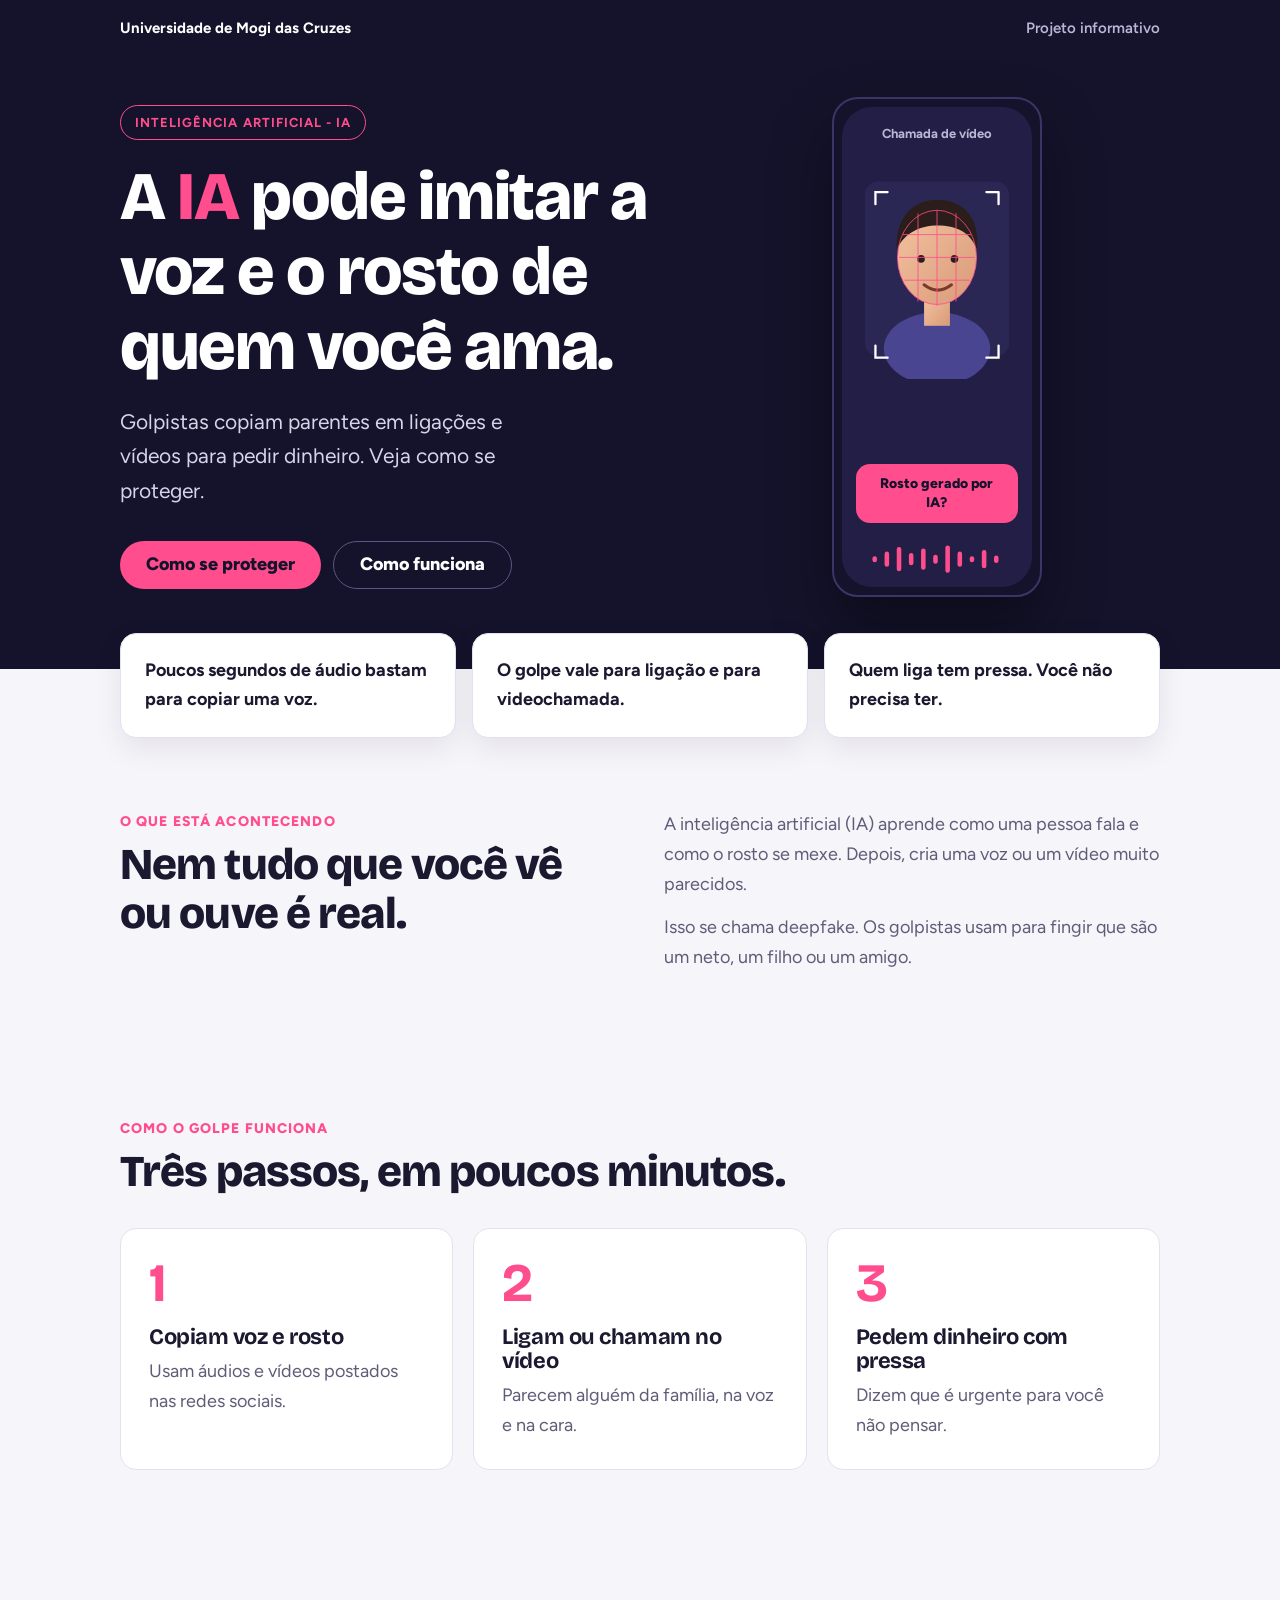
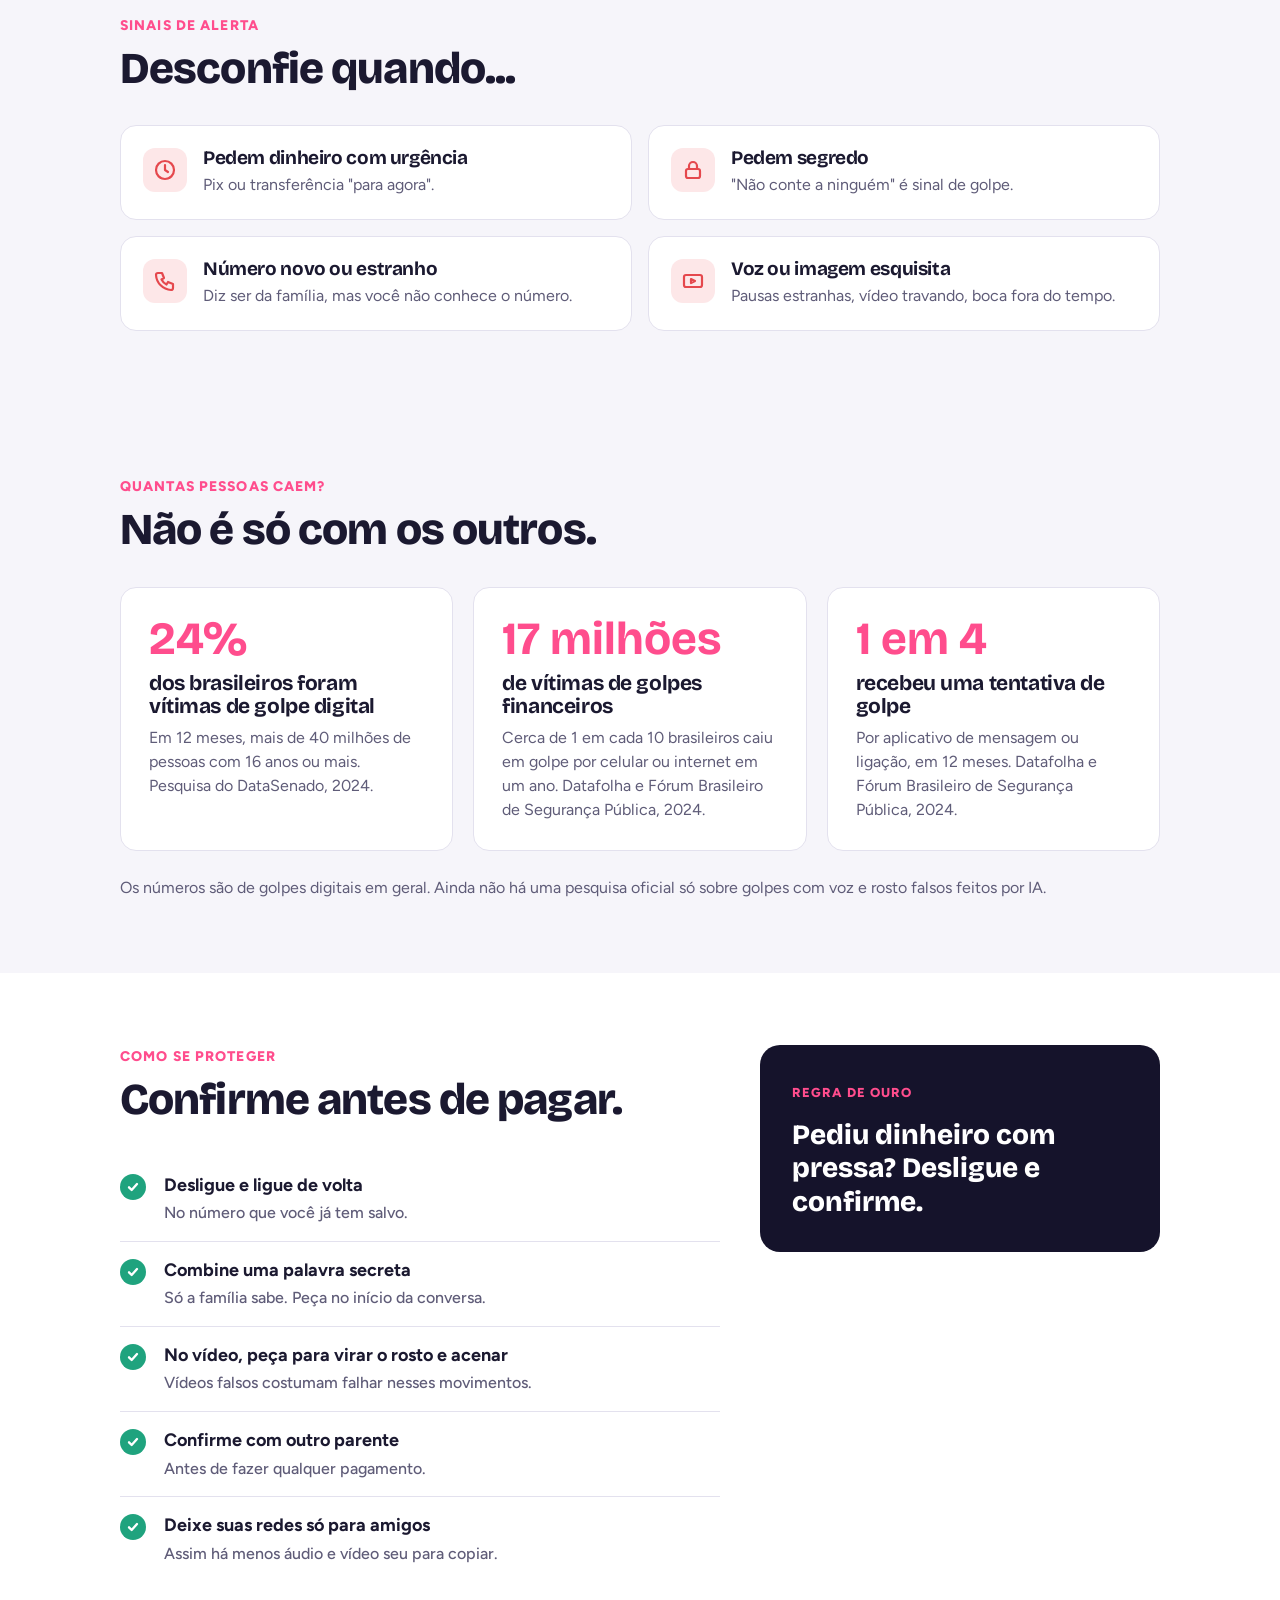
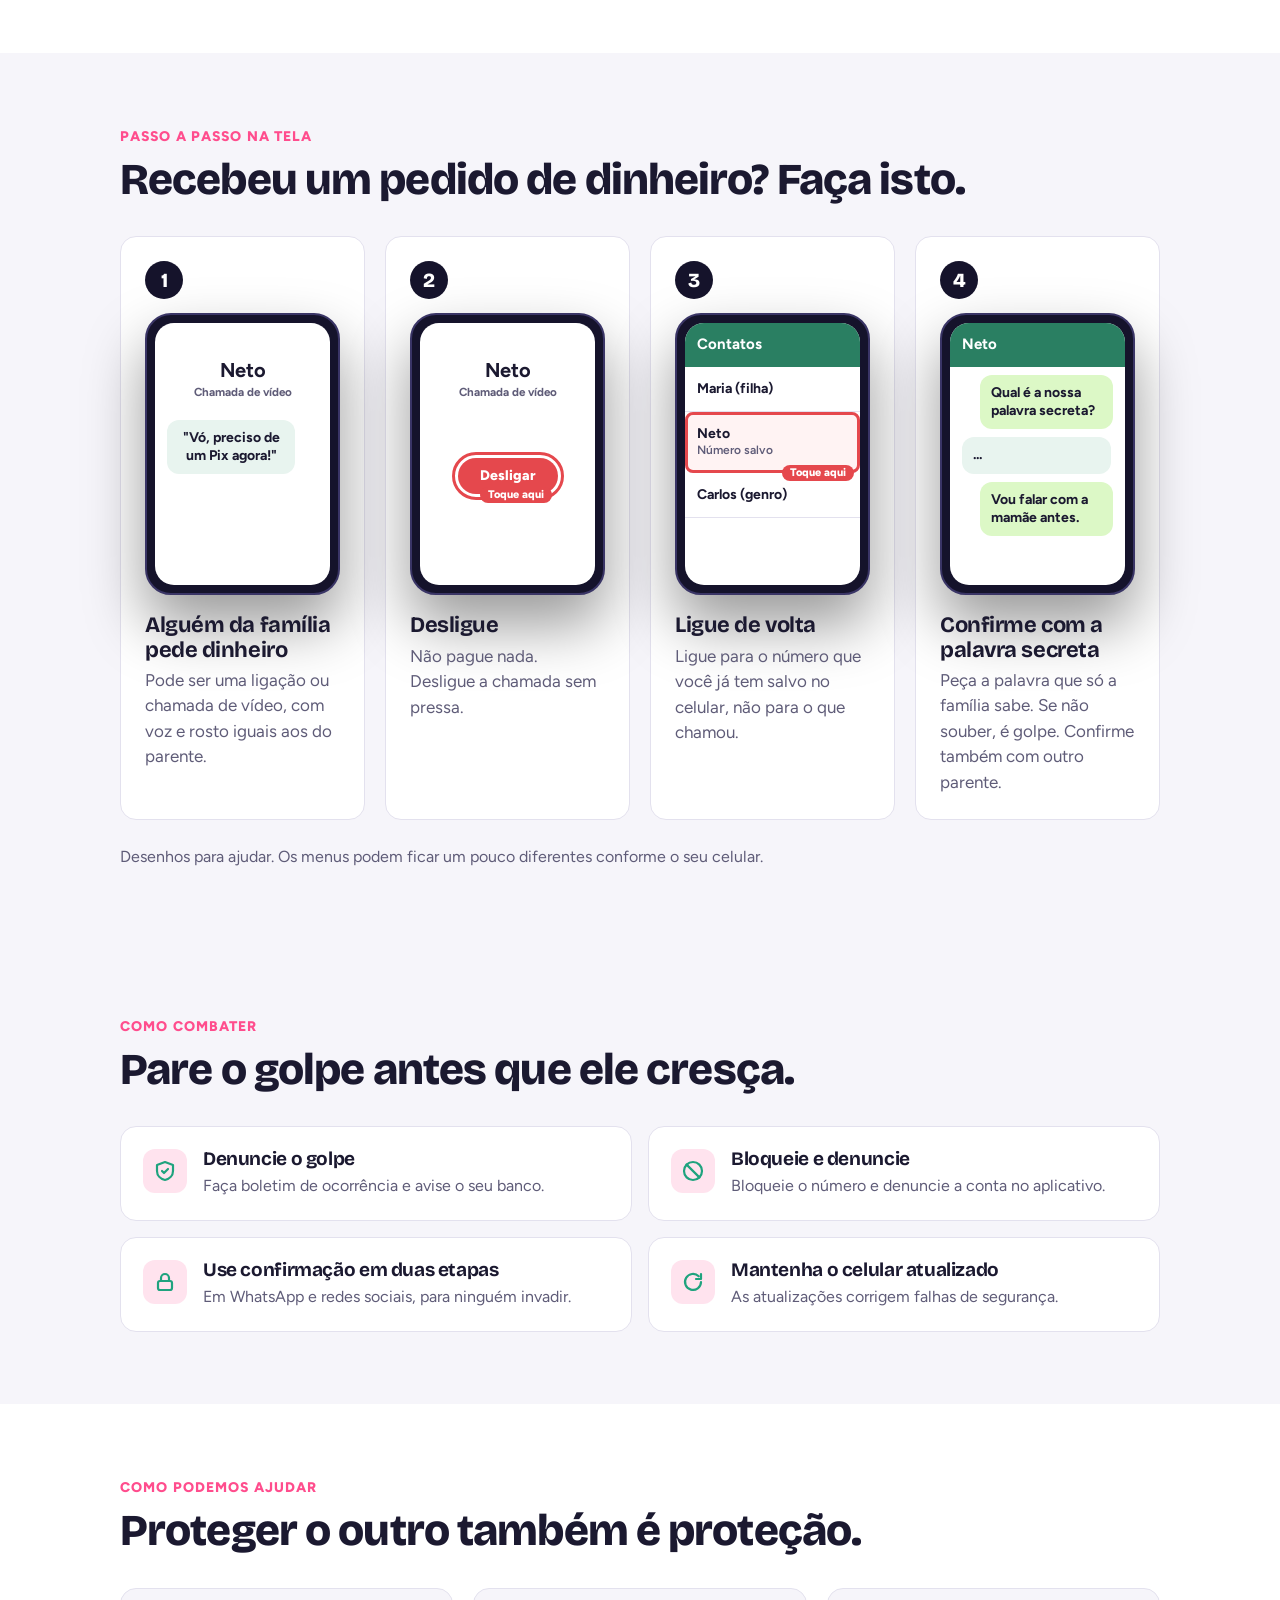
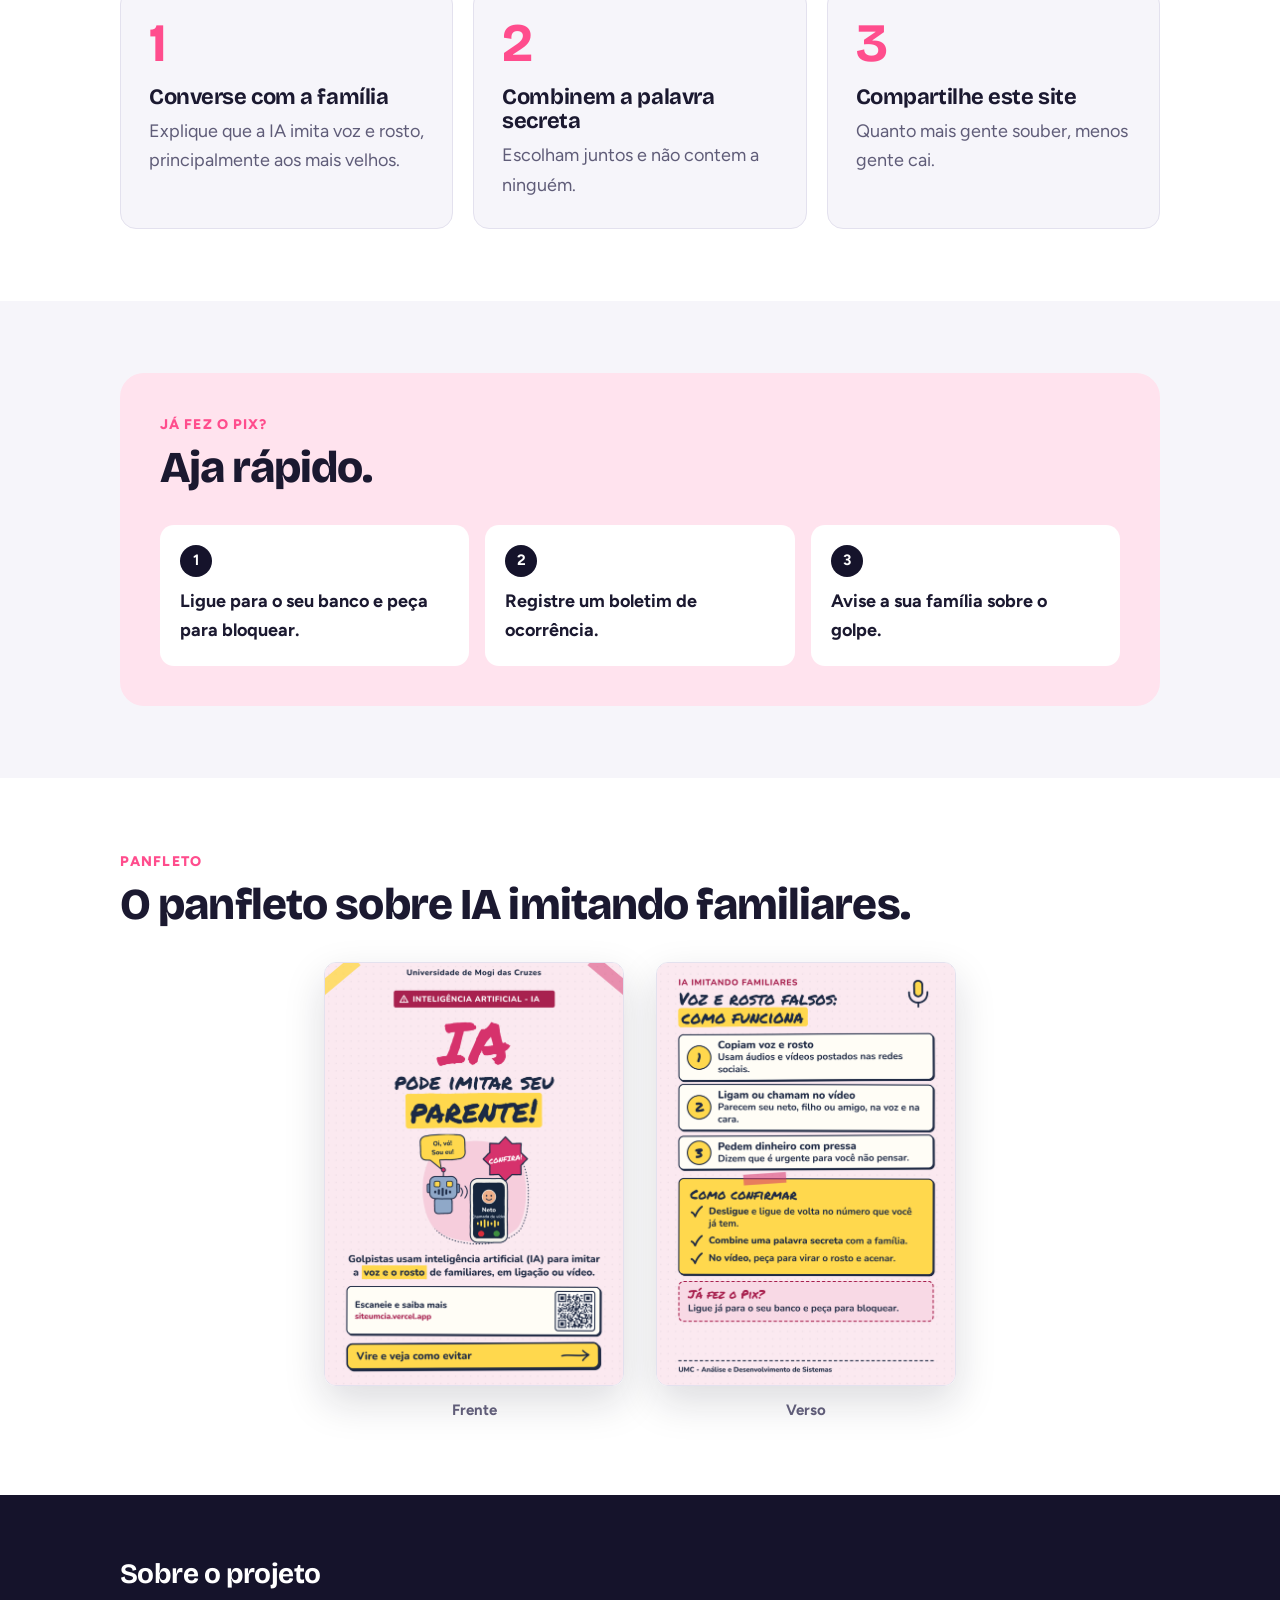
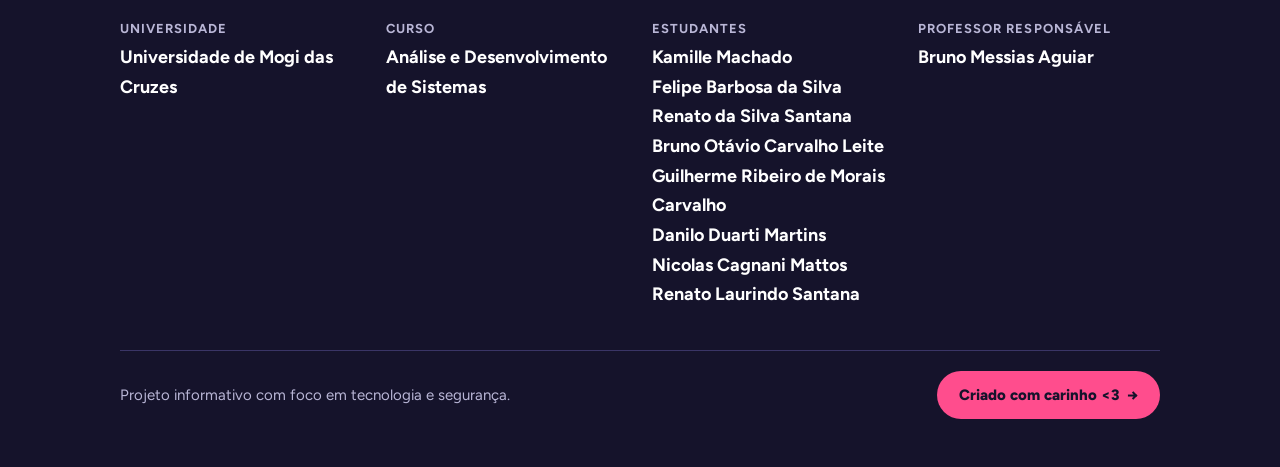
==== index.html @ f6d72c4a "Site sobre voz falsa feita por IA" ====
<!DOCTYPE html>
<!--
  Autora: Kamille Machado
  UMC - Análise e Desenvolvimento de Sistemas
  Data: 25/10/2026
-->
<html lang="pt-BR">
<head>
  <meta charset="utf-8">
  <meta name="viewport" content="width=device-width, initial-scale=1">
  <title>IA pode imitar seu parente</title>
  <meta name="description" content="Golpistas usam inteligência artificial para imitar a voz e o rosto de familiares. Saiba como se proteger.">
  <meta property="og:title" content="IA pode imitar seu parente">
  <meta property="og:description" content="Golpistas usam inteligência artificial para imitar a voz e o rosto de familiares. Saiba como se proteger.">
  <meta name="theme-color" content="#15132B">
  <link rel="preconnect" href="https://fonts.googleapis.com">
  <link rel="preconnect" href="https://fonts.gstatic.com" crossorigin>
  <link href="https://fonts.googleapis.com/css2?family=Bricolage+Grotesque:opsz,wght@12..96,700;800&family=Figtree:wght@500;700;800&display=swap" rel="stylesheet">
  <link rel="stylesheet" href="style.css">
</head>
<body>
<header class="topo">
  <div class="wrap">
    <span>Universidade de Mogi das Cruzes</span>
    <span>Projeto informativo</span>
  </div>
</header>

<div class="hero">
  <div class="wrap">
    <div>
      <span class="etiqueta">INTELIGÊNCIA ARTIFICIAL - IA</span>
      <h1>A <em>IA</em> pode imitar a voz e o rosto de quem você ama.</h1>
      <p class="lead">Golpistas copiam parentes em ligações e vídeos para pedir dinheiro. Veja como se proteger.</p>
      <div class="botoes">
        <a class="botao" href="#protege">Como se proteger</a>
        <a class="botao simples" href="#como">Como funciona</a>
      </div>
    </div>

    <!-- Celular desenhado: videochamada falsa -->
    <div class="celular" aria-hidden="true">
      <div class="tela">
        <div class="topinho">Chamada de vídeo</div>
        <svg viewBox="0 0 250 300" width="100%">
          <defs>
            <linearGradient id="pele" x1="0" y1="0" x2="1" y2="1"><stop offset="0" stop-color="#F3C3A1"/><stop offset="1" stop-color="#D99A78"/></linearGradient>
          </defs>
          <!-- fundo da chamada -->
          <rect x="30" y="40" width="190" height="230" rx="18" fill="#2B2755"/>
          <!-- ombros -->
          <ellipse cx="125" cy="260" rx="70" ry="48" fill="#4A4590"/>
          <!-- pescoço -->
          <rect x="108" y="190" width="34" height="40" fill="url(#pele)"/>
          <!-- rosto -->
          <ellipse cx="125" cy="140" rx="52" ry="62" fill="url(#pele)"/>
          <!-- cabelo -->
          <path d="M72 130 C70 80 100 64 126 64 C154 64 182 82 178 130 C168 106 150 98 126 98 C102 98 82 108 72 130Z" fill="#2A1D1A"/>
          <!-- olhos -->
          <circle cx="104" cy="142" r="5" fill="#2A1D1A"/><circle cx="148" cy="142" r="5" fill="#2A1D1A"/>
          <!-- boca -->
          <path d="M108 176 Q126 190 144 176" fill="none" stroke="#7A3B2E" stroke-width="4" stroke-linecap="round"/>
          <!-- linhas rosa: a IA "lendo" o rosto -->
          <g fill="none" stroke="#FF4D8D" stroke-width="1.2" opacity="0.9">
            <path d="M75 140 H175 M80 110 H170 M82 170 H168 M100 82 V198 M125 78 V204 M150 82 V198"/>
            <ellipse cx="125" cy="140" rx="52" ry="62"/>
          </g>
          <!-- cantos brancos da câmera -->
          <g fill="none" stroke="#fff" stroke-width="3" stroke-linecap="round">
            <path d="M44 70 V54 H60 M206 54 H190 M206 54 V70 M44 256 V272 H60 M206 256 V272 H190"/>
          </g>
        </svg>
        <div class="aviso alto">Rosto gerado por IA?</div>
        <!-- onda de voz (as barras se mexem) -->
        <svg class="onda" viewBox="0 0 250 40">
          <g fill="#FF4D8D">
            <rect x="40" y="16" width="6" height="8" rx="3"/><rect x="56" y="10" width="6" height="20" rx="3"/><rect x="72" y="4" width="6" height="32" rx="3"/><rect x="88" y="12" width="6" height="16" rx="3"/><rect x="104" y="6" width="6" height="28" rx="3"/><rect x="120" y="14" width="6" height="12" rx="3"/><rect x="136" y="2" width="6" height="36" rx="3"/><rect x="152" y="10" width="6" height="20" rx="3"/><rect x="168" y="16" width="6" height="8" rx="3"/><rect x="184" y="8" width="6" height="24" rx="3"/><rect x="200" y="15" width="6" height="10" rx="3"/>
          </g>
        </svg>
      </div>
    </div>
  </div>
</div>

<section class="fatos">
  <div class="wrap">
    <div class="fato">Poucos segundos de áudio bastam para copiar uma voz.</div>
    <div class="fato">O golpe vale para ligação e para videochamada.</div>
    <div class="fato">Quem liga tem pressa. Você não precisa ter.</div>
  </div>
</section>

<section class="explica">
  <div class="wrap">
    <div class="titulo-secao">
      <span class="pequeno">O que está acontecendo</span>
      <h2>Nem tudo que você vê ou ouve é real.</h2>
    </div>
    <div class="texto">
      <p>A inteligência artificial (IA) aprende como uma pessoa fala e como o rosto se mexe. Depois, cria uma voz ou um vídeo muito parecidos.</p>
      <p>Isso se chama deepfake. Os golpistas usam para fingir que são um neto, um filho ou um amigo.</p>
    </div>
  </div>
</section>

<section class="passos" id="como">
  <div class="wrap">
    <div class="titulo-secao">
      <span class="pequeno">Como o golpe funciona</span>
      <h2>Três passos, em poucos minutos.</h2>
    </div>
    <div class="grade">
      <div class="passo"><b>1</b><h3>Copiam voz e rosto</h3><p>Usam áudios e vídeos postados nas redes sociais.</p></div>
      <div class="passo"><b>2</b><h3>Ligam ou chamam no vídeo</h3><p>Parecem alguém da família, na voz e na cara.</p></div>
      <div class="passo"><b>3</b><h3>Pedem dinheiro com pressa</h3><p>Dizem que é urgente para você não pensar.</p></div>
    </div>
  </div>
</section>

<section class="sinais">
  <div class="wrap">
    <div class="titulo-secao">
      <span class="pequeno">Sinais de alerta</span>
      <h2>Desconfie quando...</h2>
    </div>
    <div class="grade">
      <div class="sinal">
        <svg viewBox="0 0 24 24" fill="none" stroke="currentColor" stroke-width="2.2" stroke-linecap="round" stroke-linejoin="round"><circle cx="12" cy="12" r="9"/><path d="M12 7v5l3 2"/></svg>
        <div><h3>Pedem dinheiro com urgência</h3><p>Pix ou transferência "para agora".</p></div>
      </div>
      <div class="sinal">
        <svg viewBox="0 0 24 24" fill="none" stroke="currentColor" stroke-width="2.2" stroke-linecap="round" stroke-linejoin="round"><rect x="5" y="11" width="14" height="9" rx="2"/><path d="M8 11V8a4 4 0 0 1 8 0v3"/></svg>
        <div><h3>Pedem segredo</h3><p>"Não conte a ninguém" é sinal de golpe.</p></div>
      </div>
      <div class="sinal">
        <svg viewBox="0 0 24 24" fill="none" stroke="currentColor" stroke-width="2.2" stroke-linecap="round" stroke-linejoin="round"><path d="M5 4h4l2 5-2.5 1.5a11 11 0 0 0 5 5L15 13l5 2v4a2 2 0 0 1-2 2A16 16 0 0 1 3 6a2 2 0 0 1 2-2z"/></svg>
        <div><h3>Número novo ou estranho</h3><p>Diz ser da família, mas você não conhece o número.</p></div>
      </div>
      <div class="sinal">
        <svg viewBox="0 0 24 24" fill="none" stroke="currentColor" stroke-width="2.2" stroke-linecap="round" stroke-linejoin="round"><rect x="3" y="6" width="18" height="12" rx="2"/><path d="M10 10l4 2-4 2z"/></svg>
        <div><h3>Voz ou imagem esquisita</h3><p>Pausas estranhas, vídeo travando, boca fora do tempo.</p></div>
      </div>
    </div>
  </div>
</section>

<section class="dados">
  <div class="wrap">
    <div class="titulo-secao">
      <span class="pequeno">Quantas pessoas caem?</span>
      <h2>Não é só com os outros.</h2>
    </div>
    <div class="grade">
      <div class="dado"><b>24%</b><h3>dos brasileiros foram vítimas de golpe digital</h3><p>Em 12 meses, mais de 40 milhões de pessoas com 16 anos ou mais. Pesquisa do DataSenado, 2024.</p></div>
      <div class="dado"><b>17 milhões</b><h3>de vítimas de golpes financeiros</h3><p>Cerca de 1 em cada 10 brasileiros caiu em golpe por celular ou internet em um ano. Datafolha e Fórum Brasileiro de Segurança Pública, 2024.</p></div>
      <div class="dado"><b>1 em 4</b><h3>recebeu uma tentativa de golpe</h3><p>Por aplicativo de mensagem ou ligação, em 12 meses. Datafolha e Fórum Brasileiro de Segurança Pública, 2024.</p></div>
    </div>
    <p class="nota">Os números são de golpes digitais em geral. Ainda não há uma pesquisa oficial só sobre golpes com voz e rosto falsos feitos por IA.</p>
  </div>
</section>

<section class="protege" id="protege">
  <div class="wrap">
    <div>
      <div class="titulo-secao">
        <span class="pequeno">Como se proteger</span>
        <h2>Confirme antes de pagar.</h2>
      </div>
      <ul class="lista">
        <li>Desligue e ligue de volta<span>No número que você já tem salvo.</span></li>
        <li>Combine uma palavra secreta<span>Só a família sabe. Peça no início da conversa.</span></li>
        <li>No vídeo, peça para virar o rosto e acenar<span>Vídeos falsos costumam falhar nesses movimentos.</span></li>
        <li>Confirme com outro parente<span>Antes de fazer qualquer pagamento.</span></li>
        <li>Deixe suas redes só para amigos<span>Assim há menos áudio e vídeo seu para copiar.</span></li>
      </ul>
    </div>
    <aside class="regra">
      <small>Regra de ouro</small>
      <p>Pediu dinheiro com pressa? Desligue e confirme.</p>
    </aside>
  </div>
</section>

<section class="telas" id="passo-a-passo">
  <div class="wrap">
    <div class="titulo-secao">
      <span class="pequeno">Passo a passo na tela</span>
      <h2>Recebeu um pedido de dinheiro? Faça isto.</h2>
    </div>
    <div class="grade">
      <div class="etapa">
        <span class="num">1</span>
        <div class="celular"><div class="visor">
          <div class="centro" style="padding-top:34px"><div style="font-size:20px">Neto</div><small style="color:var(--cinza)">Chamada de vídeo</small><div class="balao" style="margin:18px 0 0">"Vó, preciso de um Pix agora!"</div></div>
        </div></div>
        <h3>Alguém da família pede dinheiro</h3>
        <p>Pode ser uma ligação ou chamada de vídeo, com voz e rosto iguais aos do parente.</p>
      </div>
      <div class="etapa">
        <span class="num">2</span>
        <div class="celular"><div class="visor">
          <div class="centro" style="padding-top:34px"><div style="font-size:20px">Neto</div><small style="color:var(--cinza)">Chamada de vídeo</small><div style="margin-top:46px"><span class="botao-vermelho alvo" style="outline-offset:3px">Desligar</span></div></div>
        </div></div>
        <h3>Desligue</h3>
        <p>Não pague nada. Desligue a chamada sem pressa.</p>
      </div>
      <div class="etapa">
        <span class="num">3</span>
        <div class="celular"><div class="visor">
          <div class="barra"><span>Contatos</span></div>
          <div class="item">Maria (filha)</div><div class="item alvo">Neto<small>Número salvo</small></div><div class="item">Carlos (genro)</div>
        </div></div>
        <h3>Ligue de volta</h3>
        <p>Ligue para o número que você já tem salvo no celular, não para o que chamou.</p>
      </div>
      <div class="etapa">
        <span class="num">4</span>
        <div class="celular"><div class="visor">
          <div class="barra"><span>Neto</span></div>
          <div class="balao meu">Qual é a nossa palavra secreta?</div><div class="balao">...</div><div class="balao meu">Vou falar com a mamãe antes.</div>
        </div></div>
        <h3>Confirme com a palavra secreta</h3>
        <p>Peça a palavra que só a família sabe. Se não souber, é golpe. Confirme também com outro parente.</p>
      </div>
    </div>
    <p class="nota">Desenhos para ajudar. Os menus podem ficar um pouco diferentes conforme o seu celular.</p>
  </div>
</section>

<section class="sinais combate">
  <div class="wrap">
    <div class="titulo-secao">
      <span class="pequeno">Como combater</span>
      <h2>Pare o golpe antes que ele cresça.</h2>
    </div>
    <div class="grade">
      <div class="sinal">
        <svg viewBox="0 0 24 24" fill="none" stroke="currentColor" stroke-width="2.2" stroke-linecap="round" stroke-linejoin="round"><path d="M12 3l8 3v6c0 4.5-3.4 8-8 9-4.6-1-8-4.5-8-9V6z"/><path d="M9 12l2 2 4-4"/></svg>
        <div><h3>Denuncie o golpe</h3><p>Faça boletim de ocorrência e avise o seu banco.</p></div>
      </div>
      <div class="sinal">
        <svg viewBox="0 0 24 24" fill="none" stroke="currentColor" stroke-width="2.2" stroke-linecap="round" stroke-linejoin="round"><circle cx="12" cy="12" r="9"/><path d="M5.6 5.6l12.8 12.8"/></svg>
        <div><h3>Bloqueie e denuncie</h3><p>Bloqueie o número e denuncie a conta no aplicativo.</p></div>
      </div>
      <div class="sinal">
        <svg viewBox="0 0 24 24" fill="none" stroke="currentColor" stroke-width="2.2" stroke-linecap="round" stroke-linejoin="round"><rect x="5" y="11" width="14" height="9" rx="2"/><path d="M8 11V8a4 4 0 0 1 8 0v3"/></svg>
        <div><h3>Use confirmação em duas etapas</h3><p>Em WhatsApp e redes sociais, para ninguém invadir.</p></div>
      </div>
      <div class="sinal">
        <svg viewBox="0 0 24 24" fill="none" stroke="currentColor" stroke-width="2.2" stroke-linecap="round" stroke-linejoin="round"><path d="M20 12a8 8 0 1 1-2.3-5.7M20 4v5h-5"/></svg>
        <div><h3>Mantenha o celular atualizado</h3><p>As atualizações corrigem falhas de segurança.</p></div>
      </div>
    </div>
  </div>
</section>

<section class="passos ajuda">
  <div class="wrap">
    <div class="titulo-secao">
      <span class="pequeno">Como podemos ajudar</span>
      <h2>Proteger o outro também é proteção.</h2>
    </div>
    <div class="grade">
      <div class="passo"><b>1</b><h3>Converse com a família</h3><p>Explique que a IA imita voz e rosto, principalmente aos mais velhos.</p></div>
      <div class="passo"><b>2</b><h3>Combinem a palavra secreta</h3><p>Escolham juntos e não contem a ninguém.</p></div>
      <div class="passo"><b>3</b><h3>Compartilhe este site</h3><p>Quanto mais gente souber, menos gente cai.</p></div>
    </div>
  </div>
</section>

<section class="caiu">
  <div class="wrap">
    <div class="caixa">
      <div class="titulo-secao">
        <span class="pequeno">Já fez o Pix?</span>
        <h2>Aja rápido.</h2>
      </div>
      <ol>
        <li>Ligue para o seu banco e peça para bloquear.</li>
        <li>Registre um boletim de ocorrência.</li>
        <li>Avise a sua família sobre o golpe.</li>
      </ol>
    </div>
  </div>
</section>

<section class="panfleto">
  <div class="wrap">
    <div class="titulo-secao">
      <span class="pequeno">Panfleto</span>
      <h2>O panfleto sobre IA imitando familiares.</h2>
    </div>
    <div class="folhas">
      <figure>
        <a href="panfleto-frente.png" target="_blank" rel="noopener"><img src="panfleto-frente.png" alt="Panfleto sobre IA imitando familiares, frente" width="1200" height="1701" loading="lazy"></a>
        <figcaption>Frente</figcaption>
      </figure>
      <figure>
        <a href="panfleto-verso.png" target="_blank" rel="noopener"><img src="panfleto-verso.png" alt="Panfleto sobre IA imitando familiares, verso" width="1200" height="1701" loading="lazy"></a>
        <figcaption>Verso</figcaption>
      </figure>
    </div>
  </div>
</section>

<footer class="sobre">
  <div class="wrap">
    <h2>Sobre o projeto</h2>
    <dl>
      <div><dt>Universidade</dt><dd>Universidade de Mogi das Cruzes</dd></div>
      <div><dt>Curso</dt><dd>Análise e Desenvolvimento de Sistemas</dd></div>
      <div><dt>Estudantes</dt><dd>Kamille Machado<br>Felipe Barbosa da Silva<br>Renato da Silva Santana<br>Bruno Otávio Carvalho Leite<br>Guilherme Ribeiro de Morais Carvalho<br>Danilo Duarti Martins<br>Nicolas Cagnani Mattos<br>Renato Laurindo Santana</dd></div>
      <div><dt>Professor responsável</dt><dd>Bruno Messias Aguiar</dd></div>
    </dl>
    <div class="fim">
      <p>Projeto informativo com foco em tecnologia e segurança.</p>
      <!-- Botão que leva para o meu site -->
      <a class="criador" href="https://traumas.cc" target="_blank" rel="noopener">Criado com carinho &lt;3 <span>&rarr;</span></a>
    </div>
  </div>
</footer>

<script src="script.js"></script>
</body>
</html>
---- style.css ----
/* =====================================================
   ESTILO DO SITE
   Autora: Kamille Machado
   UMC - Análise e Desenvolvimento de Sistemas
   Data: 25/10/2026

   Dica: para trocar as cores, mude só a parte "CORES".
   ===================================================== */

/* ---------- CORES E FONTES ---------- */
:root {
  --escuro: #15132B;       /* fundo escuro (topo e rodapé) */
  --escuro-2: #221E45;     /* fundo da tela do celular */
  --cor: #FF4D8D;          /* cor de destaque */
  --cor-suave: #FFE3EE;    /* destaque em versão clara */
  --papel: #F6F5FA;        /* fundo da página */
  --branco: #FFFFFF;
  --tinta: #1B1930;        /* cor do texto */
  --cinza: #5F5C78;        /* texto menos importante */
  --linha: #E3E1EE;        /* linhas e bordas */
  --ok: #1FA37E;           /* verde: seguro */
  --perigo: #E5484D;       /* vermelho: perigo */
  --fonte-titulo: "Bricolage Grotesque", system-ui, sans-serif;
  --fonte-texto: "Figtree", system-ui, sans-serif;
}

/* ---------- BASE ---------- */
* { box-sizing: border-box; }

html { scroll-behavior: smooth; }

body {
  margin: 0;
  background: var(--papel);
  color: var(--tinta);
  font-family: var(--fonte-texto);
  font-size: 18px;
  line-height: 1.65;
}

h1, h2, h3 { margin: 0; font-family: var(--fonte-titulo); line-height: 1.1; letter-spacing: -0.02em; }
p { margin: 0; }

/* Caixa que centraliza o conteúdo */
.wrap {
  max-width: 1080px;
  margin: 0 auto;
  padding-left: max(20px, env(safe-area-inset-left, 0px));
  padding-right: max(20px, env(safe-area-inset-right, 0px));
}

section { padding: 72px 0; }

/* ---------- TOPO ---------- */
.topo { background: var(--escuro); color: #fff; }

.topo .wrap {
  display: flex;
  justify-content: space-between;
  gap: 16px;
  padding-top: 16px;
  padding-bottom: 16px;
  font-size: 15px;
  font-weight: 700;
}

.topo span:last-child { color: #B9B6D6; font-weight: 600; }

/* ---------- ABERTURA (título grande + celular) ---------- */
.hero { background: var(--escuro); color: #fff; padding-bottom: 72px; }

.hero .wrap {
  display: grid;
  grid-template-columns: 1.1fr 0.9fr;   /* texto à esquerda, celular à direita */
  gap: 48px;
  align-items: center;
  padding-top: 40px;
}

.etiqueta {
  display: inline-block;
  padding: 6px 14px;
  border: 1px solid var(--cor);
  border-radius: 999px;
  color: var(--cor);
  font-size: 13px;
  font-weight: 700;
  letter-spacing: 0.08em;
}

.hero h1 { margin: 20px 0; font-size: clamp(40px, 7vw, 68px); font-weight: 800; }
.hero h1 em { font-style: normal; color: var(--cor); }
.hero .lead { max-width: 34ch; font-size: 21px; color: #D6D4EA; }

/* ---------- BOTÕES ---------- */
.botoes { display: flex; flex-wrap: wrap; gap: 12px; margin-top: 32px; }

.botao {
  display: inline-flex;
  align-items: center;
  min-height: 48px;                      /* tamanho bom para tocar com o dedo */
  padding: 0 26px;
  border-radius: 999px;
  background: var(--cor);
  color: var(--escuro);
  font-weight: 800;
  text-decoration: none;
  transition: transform 0.15s;
}

.botao.simples { background: transparent; color: #fff; border: 1px solid #5B5780; }
.botao:active { transform: scale(0.97); }

a:focus-visible { outline: 3px solid var(--cor); outline-offset: 3px; }

/* ---------- CELULAR DESENHADO ---------- */
.celular {
  width: min(270px, 100%);
  margin: 0 auto;
  padding: 10px;
  border-radius: 40px;
  background: #0B0A1A;
  border: 2px solid #3A3566;
  box-shadow: 0 30px 60px rgba(0, 0, 0, 0.4);
  animation: flutuar 5s ease-in-out infinite;
}

.tela {
  position: relative;
  height: 480px;
  overflow: hidden;
  border-radius: 30px;
  background: var(--escuro-2);
  color: #fff;
  font-size: 14px;
  line-height: 1.4;
}

.tela .topinho {
  padding: 18px 16px 8px;
  text-align: center;
  font-size: 13px;
  font-weight: 700;
  color: #B9B6D6;
}

/* Aviso que fica no pé da tela */
.aviso {
  position: absolute;
  left: 14px;
  right: 14px;
  bottom: 18px;
  padding: 10px 14px;
  border-radius: 14px;
  background: var(--cor);
  color: var(--escuro);
  font-weight: 800;
  text-align: center;
  animation: pulsar 2s ease-in-out infinite;
}

.aviso.vermelho { background: var(--perigo); color: #fff; }
.aviso.alto { bottom: 64px; }

/* Mensagens do celular do site do WhatsApp */
.sms {
  margin: 8px 14px;
  padding: 12px 14px;
  border-radius: 14px;
  background: #2E4A3D;
}

.sms small { display: block; color: #A9D7BE; font-size: 12px; font-weight: 700; }
.sms b { font-size: 20px; letter-spacing: 0.08em; }

.conversa { display: flex; flex-direction: column; gap: 10px; margin: 18px 14px 0; }

.balao {
  align-self: flex-start;
  max-width: 85%;
  padding: 10px 14px;
  border-radius: 16px 16px 16px 4px;
  background: #1A2D26;
}

/* Barras da "onda de voz" do site de IA */
.onda { position: absolute; left: 0; right: 0; bottom: 12px; width: 100%; }
.onda rect { transform-box: fill-box; transform-origin: center; animation: mexer 1.2s ease-in-out infinite; }
.onda rect:nth-child(2n) { animation-delay: 0.2s; }
.onda rect:nth-child(3n) { animation-delay: 0.5s; }

/* ---------- TÍTULOS DAS SEÇÕES ---------- */
.titulo-secao { margin-bottom: 32px; }
.titulo-secao h2 { font-size: clamp(30px, 5vw, 44px); font-weight: 800; }

.pequeno {
  display: block;
  margin-bottom: 8px;
  color: var(--cor);
  font-size: 14px;
  font-weight: 800;
  letter-spacing: 0.08em;
  text-transform: uppercase;
}

/* ---------- 3 FATOS RÁPIDOS (logo abaixo da abertura) ---------- */
.fatos { padding: 0; margin-top: -36px; }
.fatos .wrap { display: grid; grid-template-columns: repeat(3, 1fr); gap: 16px; }

.fato {
  padding: 22px 24px;
  background: var(--branco);
  border: 1px solid var(--linha);
  border-radius: 16px;
  font-weight: 700;
  box-shadow: 0 10px 30px rgba(21, 19, 43, 0.08);
}

/* ---------- O QUE É ---------- */
.explica .wrap { display: grid; grid-template-columns: 1fr 1fr; gap: 48px; }
.explica .texto { color: var(--cinza); }
.explica p + p { margin-top: 14px; }

/* ---------- CARTÕES: passos e ajuda ---------- */
.passos .grade { display: grid; grid-template-columns: repeat(3, 1fr); gap: 20px; }

.passo {
  padding: 28px;
  background: var(--branco);
  border: 1px solid var(--linha);
  border-radius: 16px;
}

.passo b { display: block; margin-bottom: 14px; font-family: var(--fonte-titulo); font-size: 54px; line-height: 1; color: var(--cor); }
.passo h3 { margin-bottom: 8px; font-size: 22px; }
.passo p { color: var(--cinza); }

/* A seção de ajuda tem fundo branco e cartões cinza-claro */
.ajuda { background: var(--branco); }
.ajuda .passo { background: var(--papel); }

/* ---------- CARTÕES COM ÍCONE: sinais e como combater ---------- */
.sinais .grade { display: grid; grid-template-columns: repeat(2, 1fr); gap: 16px; }

.sinal {
  display: flex;
  gap: 16px;
  padding: 22px;
  background: var(--branco);
  border: 1px solid var(--linha);
  border-radius: 16px;
}

.sinal svg { flex: none; width: 44px; height: 44px; padding: 10px; border-radius: 12px; background: #FDE7E8; color: var(--perigo); }
.sinal h3 { margin-bottom: 4px; font-size: 19px; }
.sinal p { color: var(--cinza); font-size: 16px; line-height: 1.5; }

/* Em "como combater" o ícone é verde */
.combate .sinal svg { background: var(--cor-suave); color: var(--ok); }

/* ---------- COMO SE PROTEGER (lista + regra de ouro) ---------- */
.protege { background: var(--branco); }
.protege .wrap { display: grid; grid-template-columns: 1.2fr 0.8fr; gap: 40px; align-items: start; }

.lista { margin: 0; padding: 0; list-style: none; }

.lista li {
  position: relative;
  padding: 14px 0 14px 44px;
  border-bottom: 1px solid var(--linha);
  font-weight: 700;
}

.lista li:last-child { border-bottom: 0; }

/* Bolinha verde com o "certo" */
.lista li::before {
  content: "";
  position: absolute;
  left: 0;
  top: 17px;
  width: 26px;
  height: 26px;
  border-radius: 50%;
  background: var(--ok) url("data:image/svg+xml,%3Csvg xmlns='http://www.w3.org/2000/svg' viewBox='0 0 24 24' fill='none' stroke='white' stroke-width='3.5' stroke-linecap='round' stroke-linejoin='round'%3E%3Cpath d='M6 12.5l4 4 8-9'/%3E%3C/svg%3E") center / 16px no-repeat;
}

.lista span { display: block; color: var(--cinza); font-size: 16px; font-weight: 500; }

.regra {
  position: sticky;                      /* acompanha a rolagem no computador */
  top: 24px;
  padding: 32px;
  border-radius: 20px;
  background: var(--escuro);
  color: #fff;
}

.regra small { color: var(--cor); font-size: 13px; font-weight: 800; letter-spacing: 0.08em; text-transform: uppercase; }
.regra p { margin-top: 12px; font-family: var(--fonte-titulo); font-size: 28px; font-weight: 800; line-height: 1.2; }

/* ---------- JÁ CAIU NO GOLPE? ---------- */
.caixa { padding: 40px; border-radius: 24px; background: var(--cor-suave); }

.caiu ol { display: grid; grid-template-columns: repeat(3, 1fr); gap: 16px; margin: 0; padding: 0; list-style: none; counter-reset: numero; }

.caiu li { counter-increment: numero; padding: 20px; border-radius: 14px; background: var(--branco); font-weight: 700; }

/* Bolinha com o número do passo */
.caiu li::before {
  content: counter(numero);
  display: grid;
  place-items: center;
  width: 32px;
  height: 32px;
  margin-bottom: 10px;
  border-radius: 50%;
  background: var(--escuro);
  color: #fff;
  font-size: 15px;
}

/* ---------- PANFLETO (frente e verso) ---------- */
.panfleto { background: var(--branco); }

.folhas { display: flex; flex-wrap: wrap; justify-content: center; gap: 32px; }

.folhas figure { flex: 0 1 300px; margin: 0; text-align: center; }

.folhas img {
  display: block;
  width: 100%;
  height: auto;
  border-radius: 12px;
  border: 1px solid var(--linha);
  box-shadow: 0 16px 40px rgba(21, 19, 43, 0.15);
  transition: transform 0.2s;
}

.folhas a:hover img { transform: translateY(-4px); }
.folhas figcaption { margin-top: 12px; color: var(--cinza); font-size: 15px; font-weight: 700; }

/* ---------- RODAPÉ: SOBRE O PROJETO ---------- */
.sobre { padding: 64px 0 48px; background: var(--escuro); color: #fff; }
.sobre h2 { margin-bottom: 28px; font-size: 28px; }
.sobre dl { display: grid; grid-template-columns: repeat(auto-fit, minmax(220px, 1fr)); gap: 24px; margin: 0; }
.sobre dt { color: #B9B6D6; font-size: 13px; font-weight: 700; letter-spacing: 0.08em; text-transform: uppercase; }
.sobre dd { margin: 4px 0 0; font-size: 18px; font-weight: 700; }
.sobre .fim {
  display: flex;
  flex-wrap: wrap;
  align-items: center;
  justify-content: space-between;
  gap: 16px;
  margin-top: 40px;
  padding-top: 20px;
  border-top: 1px solid #3A3566;
  color: #B9B6D6;
  font-size: 15px;
}

/* Botão "Criado com carinho por..." */
.criador {
  display: inline-flex;
  align-items: center;
  gap: 8px;
  min-height: 48px;
  padding: 10px 22px;
  border-radius: 999px;
  background: var(--cor);
  color: var(--escuro);
  font-weight: 800;
  text-decoration: none;
  transition: transform 0.15s;
}

.criador span { transition: transform 0.15s; }
.criador:active { transform: scale(0.97); }
.criador:hover span { transform: translateX(4px); }

/* ---------- PASSO A PASSO NA TELA (desenhos de celular) ---------- */
.telas { background: var(--papel); }
.telas .grade { display: grid; grid-template-columns: repeat(4, 1fr); gap: 20px; }
.telas .nota { margin-top: 24px; color: var(--cinza); font-size: 16px; }

.etapa { padding: 24px; background: var(--branco); border: 1px solid var(--linha); border-radius: 16px; }
.etapa h3 { margin: 18px 0 6px; font-size: 22px; }
.etapa p { color: var(--cinza); font-size: 17px; line-height: 1.5; }

/* Número do passo */
.etapa .num { display: inline-flex; align-items: center; justify-content: center; width: 38px; height: 38px; margin-bottom: 14px; border-radius: 50%; background: var(--escuro); color: #fff; font-family: var(--fonte-titulo); font-size: 20px; font-weight: 800; }

/* O celular desenhado */
.celular { width: 100%; max-width: 210px; margin: 0 auto; padding: 8px; border-radius: 26px; background: var(--escuro); }
.visor { height: 262px; overflow: hidden; border-radius: 19px; background: #fff; color: var(--tinta); font-size: 14px; font-weight: 700; line-height: 1.3; }
.visor .barra { display: flex; justify-content: space-between; align-items: center; padding: 12px; background: #2A7F62; color: #fff; font-size: 15px; }
.visor .item { padding: 13px 12px; border-bottom: 1px solid var(--linha); }
.visor .item small { display: block; color: var(--cinza); font-size: 12px; font-weight: 600; }
.visor .centro { padding: 18px 12px; text-align: center; }

/* Onde tocar: contorno e etiqueta */
.alvo { position: relative; outline: 3px solid var(--perigo); outline-offset: -3px; background: #FFF3F3; border-radius: 8px; }
.alvo::after { content: "Toque aqui"; position: absolute; right: 6px; bottom: -9px; padding: 1px 8px; border-radius: 10px; background: var(--perigo); color: #fff; font-size: 11px; font-weight: 800; }

.visor .botao-verde, .visor .botao-vermelho { display: inline-block; margin-top: 10px; padding: 9px 22px; border-radius: 20px; color: #fff; font-weight: 800; }
.visor .botao-verde { background: #2A7F62; }
.visor .botao-vermelho { background: var(--perigo); }
.visor .pin { display: flex; justify-content: center; gap: 4px; margin-top: 12px; }
.visor .pin i { width: 22px; height: 28px; border: 2px solid var(--escuro-2); border-radius: 6px; }
.visor .balao { margin: 8px 12px; padding: 9px 11px; border-radius: 12px; background: #E8F4EF; }
.visor .balao.meu { background: #DCF8C6; margin-left: 30px; }

@media (max-width: 1000px) { .telas .grade { grid-template-columns: repeat(2, 1fr); } }
@media (max-width: 800px)  { .telas .grade { grid-template-columns: 1fr; } .celular { max-width: 240px; } }

/* ---------- QUANTAS PESSOAS CAEM (números com fonte) ---------- */
.dados { background: var(--papel); }
.dados .grade { display: grid; grid-template-columns: repeat(3, 1fr); gap: 20px; }
.dado { padding: 28px; background: var(--branco); border: 1px solid var(--linha); border-radius: 16px; }
.dado b { display: block; margin-bottom: 10px; font-family: var(--fonte-titulo); font-size: 46px; white-space: nowrap; line-height: 1; color: var(--cor); }
.dado h3 { margin-bottom: 8px; font-size: 21px; }
.dado p { color: var(--cinza); font-size: 16px; line-height: 1.5; }
.dados .nota { margin-top: 24px; color: var(--cinza); font-size: 16px; }
@media (max-width: 1000px) { .dados .grade { grid-template-columns: 1fr; } }

/* ---------- ANIMAÇÕES ---------- */
@keyframes flutuar { 0%, 100% { transform: translateY(0); } 50% { transform: translateY(-10px); } }
@keyframes pulsar  { 0%, 100% { transform: scale(1); }      50% { transform: scale(1.05); } }
@keyframes mexer   { 0%, 100% { transform: scaleY(0.35); }  50% { transform: scaleY(1); } }
@keyframes entrar  { from { opacity: 0; transform: translateY(24px); } to { opacity: 1; transform: none; } }

/* O título da abertura aparece ao carregar */
.hero .wrap > div:first-child { animation: entrar 0.8s ease both; }

/* Os blocos aparecem ao rolar (o script.js coloca essas classes) */
.js .aparece { opacity: 0; transform: translateY(24px); transition: opacity 0.6s, transform 0.6s; }
.js .aparece.visivel { opacity: 1; transform: none; }

/* Mouse em cima: o cartão sobe um pouquinho (só no computador) */
@media (hover: hover) {
  .botao:hover { transform: translateY(-2px); }
  .passo:hover, .sinal:hover, .fato:hover { transform: translateY(-4px); }
}

/* Quem pediu "menos movimento" no aparelho não vê animações */
@media (prefers-reduced-motion: reduce) {
  *, *::before, *::after { animation: none !important; transition: none !important; }
  html { scroll-behavior: auto; }
  .js .aparece { opacity: 1; transform: none; }
}

/* ---------- TABLET ---------- */
@media (max-width: 1000px) {
  .hero .wrap { gap: 24px; }
  .passos .grade { grid-template-columns: repeat(2, 1fr); }
  .caiu ol { grid-template-columns: 1fr; }
}

/* ---------- CELULAR: tudo em uma coluna ---------- */
@media (max-width: 800px) {
  body { font-size: 17px; }
  section, .caiu { padding: 48px 0; }

  .hero .wrap, .explica .wrap, .protege .wrap { grid-template-columns: 1fr; }
  .fatos .wrap, .passos .grade, .sinais .grade { grid-template-columns: 1fr; }
  .sobre dl { grid-template-columns: 1fr; gap: 18px; }

  .topo .wrap { padding-top: 14px; padding-bottom: 14px; font-size: 14px; }
  .hero { padding-bottom: 56px; }
  .hero .wrap { padding-top: 28px; }
  .hero .lead { font-size: 19px; }
  .botoes .botao { flex: 1 1 100%; justify-content: center; }   /* botão ocupa a largura toda */

  .explica .wrap { gap: 20px; }
  .regra { position: static; }
  .caixa { padding: 24px; }
  .lista li { padding-top: 16px; padding-bottom: 16px; }
}

/* Alvo pequeno (ex.: três pontinhos): só o contorno, sem etiqueta */
.alvo.sem-etiqueta::after { content: none; }

/* Três pontinhos do menu, desenhados com CSS */
.pontinhos { display: flex; flex-direction: column; gap: 3px; padding: 6px 10px; }
.pontinhos i { width: 5px; height: 5px; border-radius: 50%; background: #fff; }
.pontinhos { background: rgba(255,255,255,0.15); outline-color: #fff; }
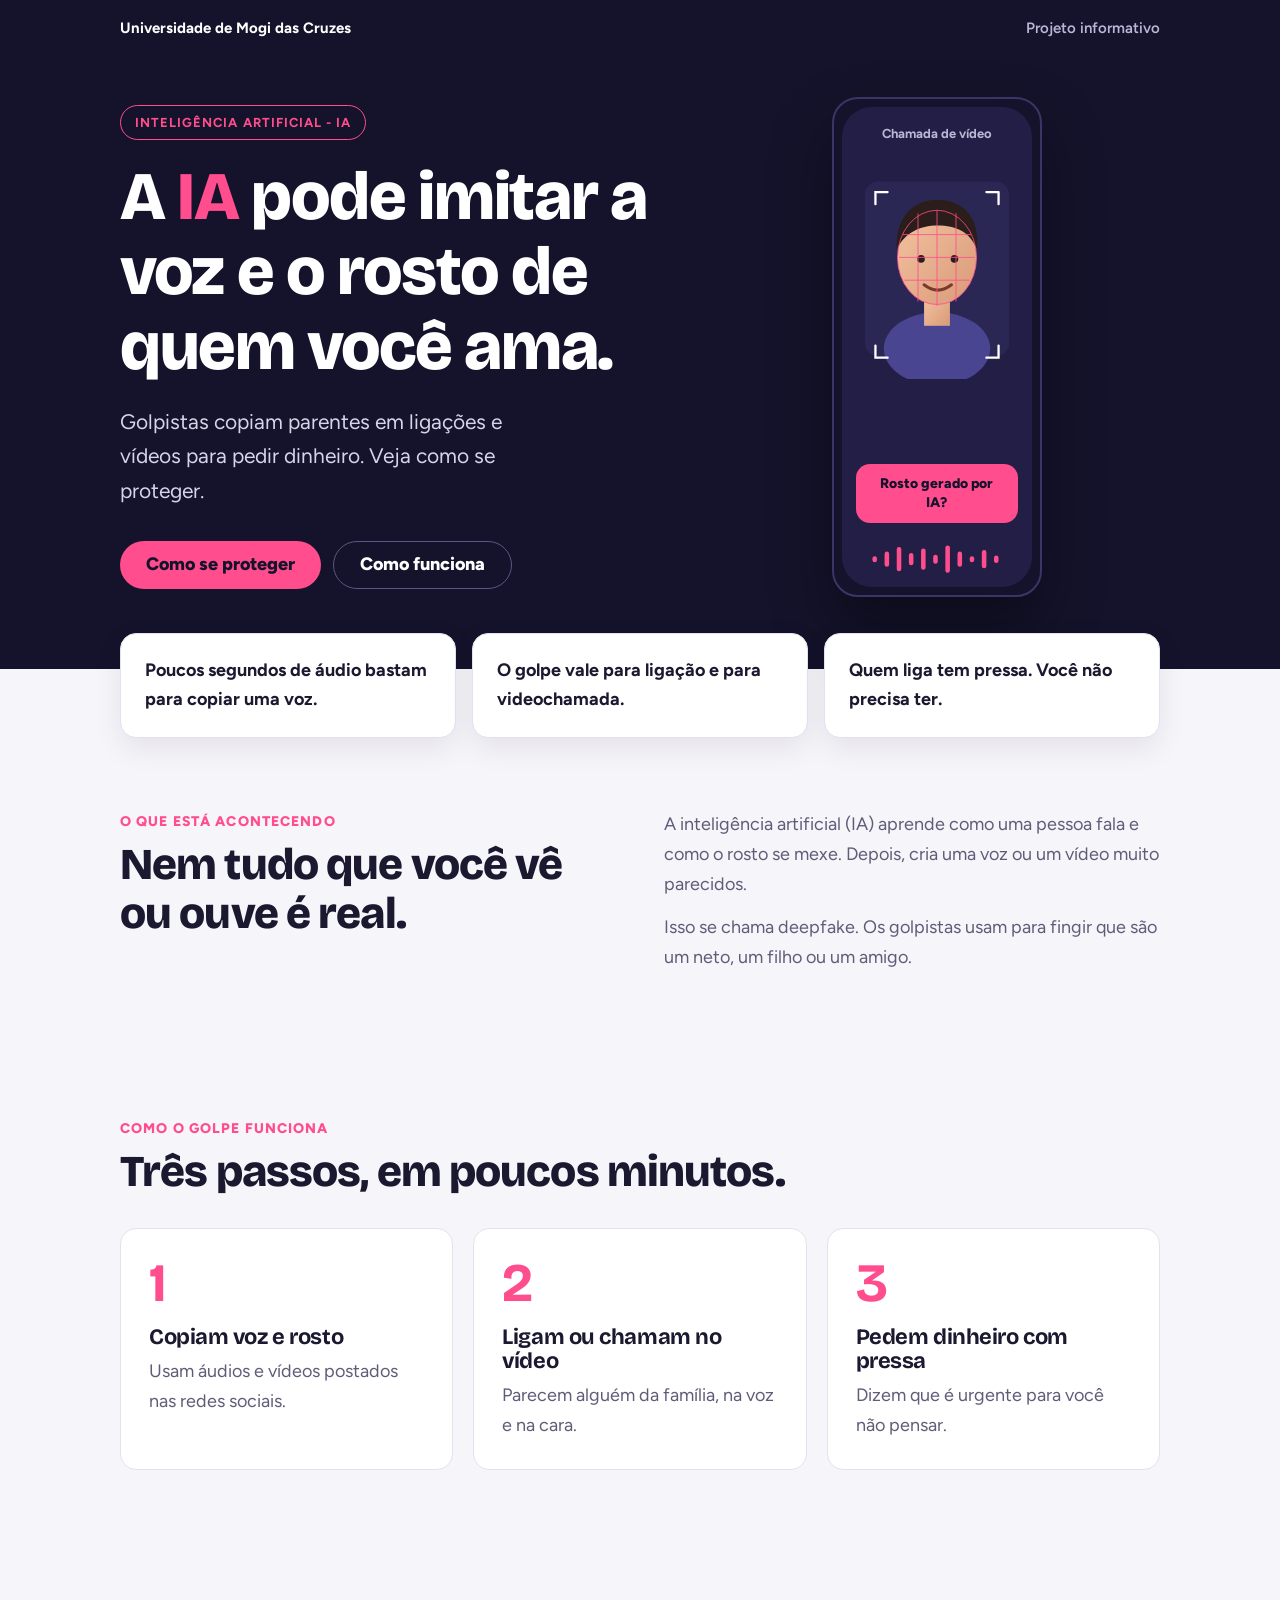
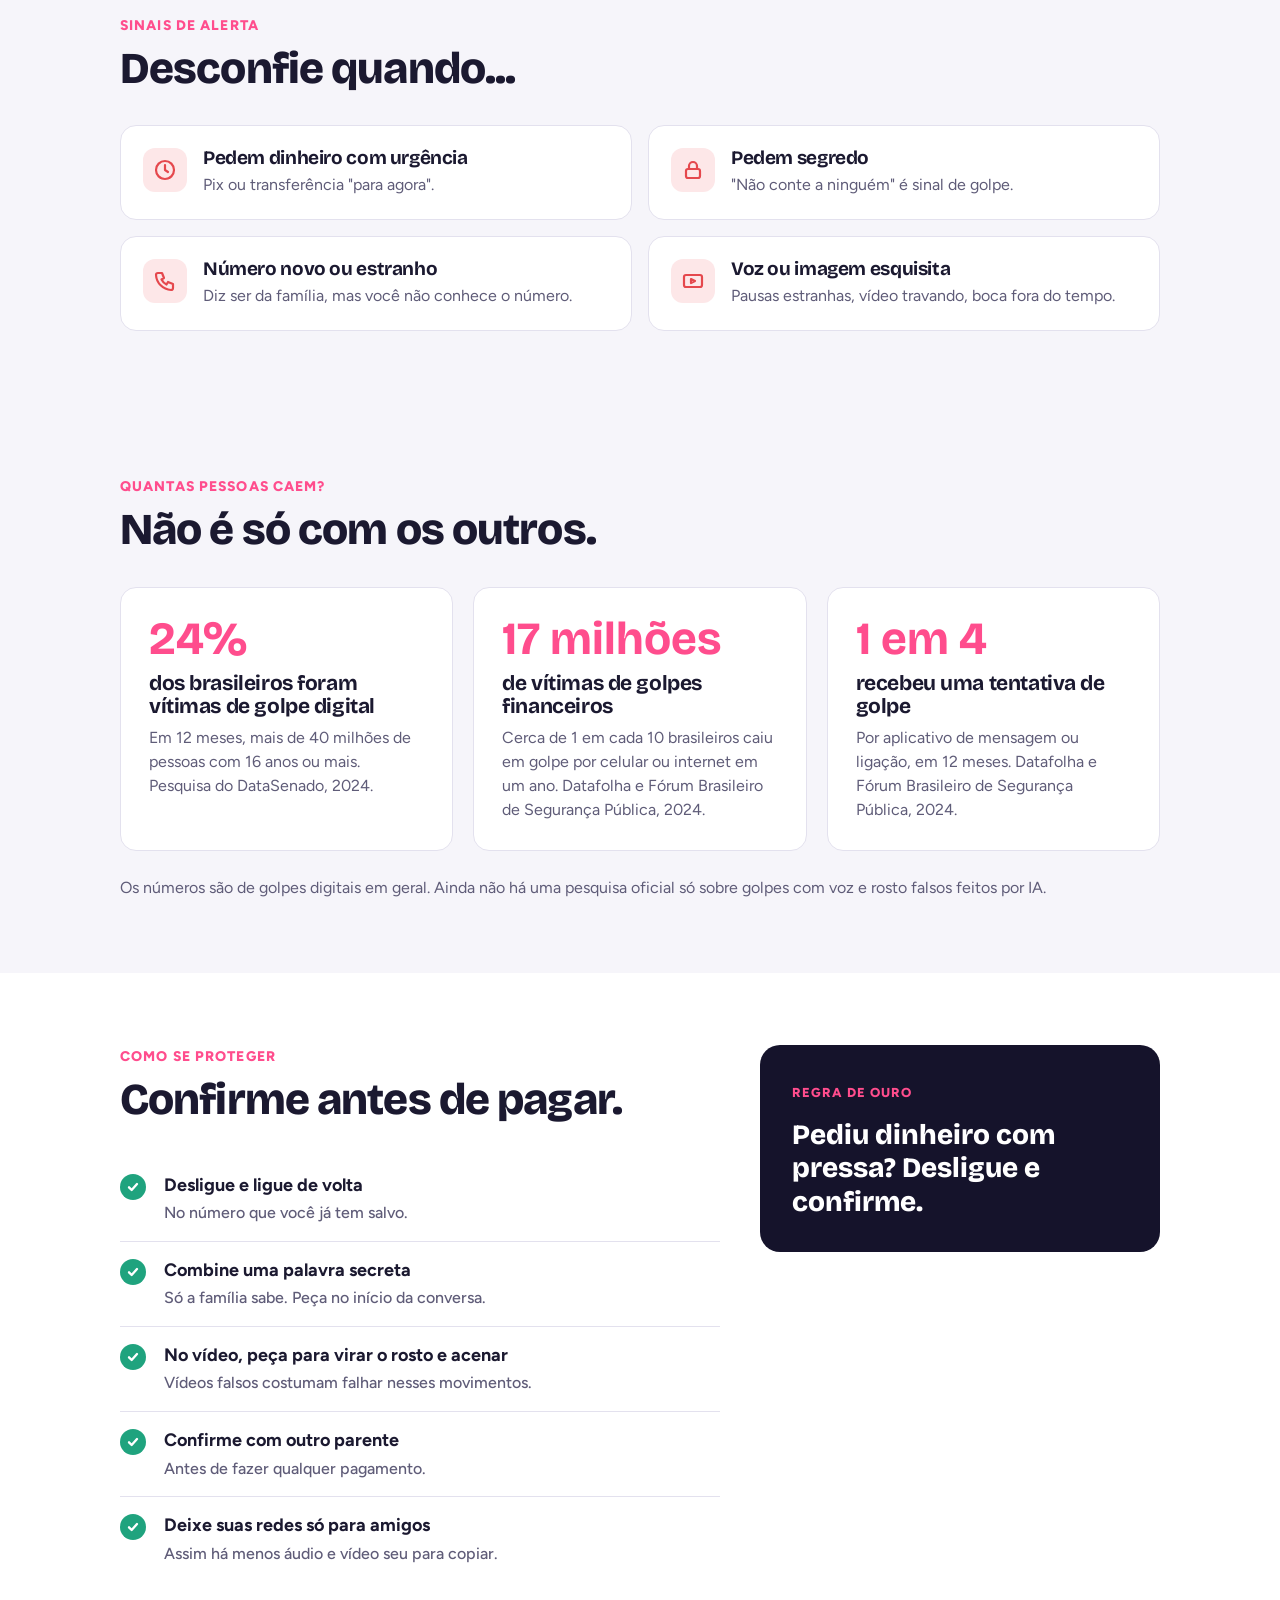
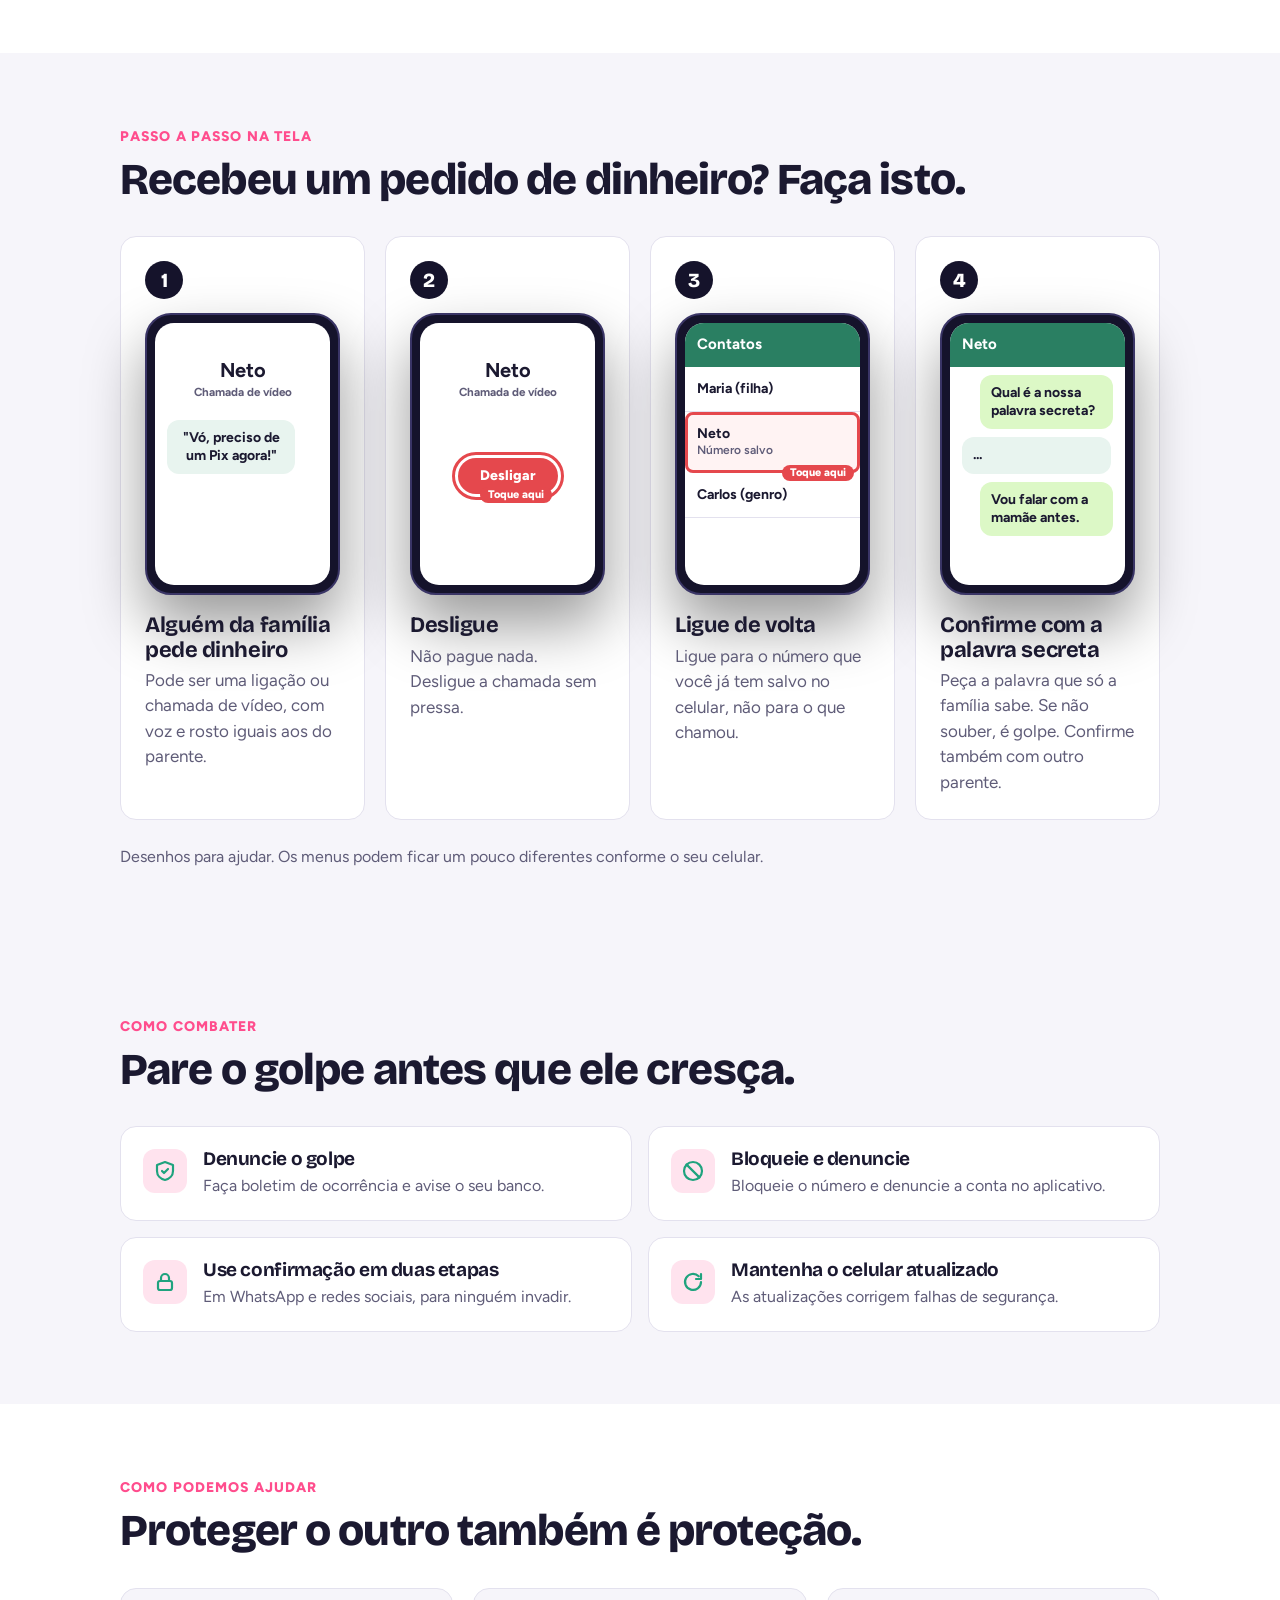
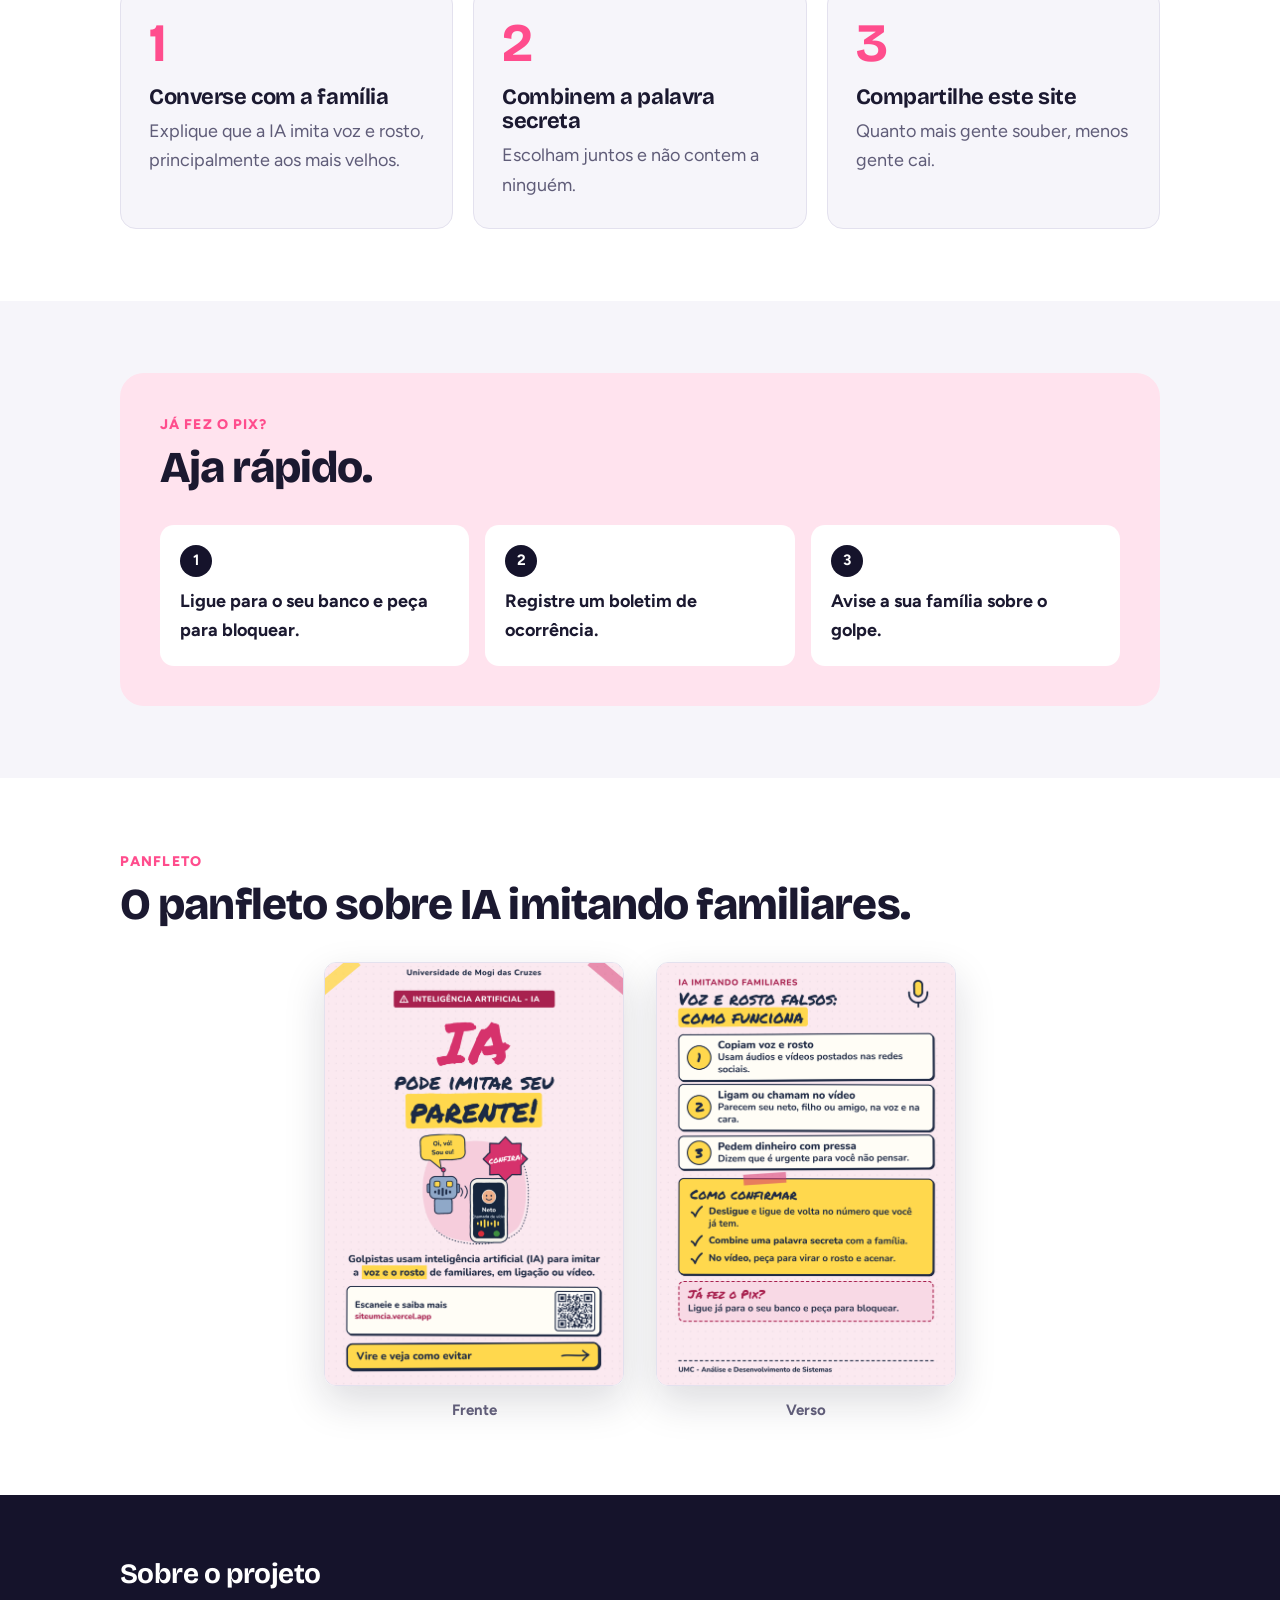
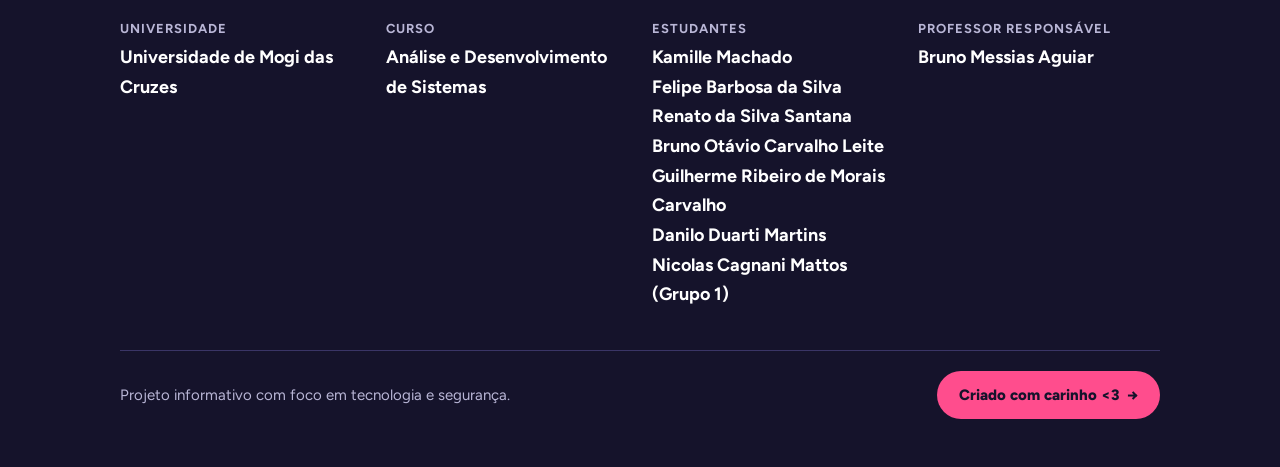
==== commit c6f14b9d: "Atualiza nomes, icone e README :wq!" ====
--- a/index.html
+++ b/index.html
@@ -13,6 +13,7 @@
   <meta property="og:title" content="IA pode imitar seu parente">
   <meta property="og:description" content="Golpistas usam inteligência artificial para imitar a voz e o rosto de familiares. Saiba como se proteger.">
   <meta name="theme-color" content="#15132B">
+  <link rel="icon" href="favicon.svg" type="image/svg+xml">
   <link rel="preconnect" href="https://fonts.googleapis.com">
   <link rel="preconnect" href="https://fonts.gstatic.com" crossorigin>
   <link href="https://fonts.googleapis.com/css2?family=Bricolage+Grotesque:opsz,wght@12..96,700;800&family=Figtree:wght@500;700;800&display=swap" rel="stylesheet">
@@ -309,7 +310,7 @@
     <dl>
       <div><dt>Universidade</dt><dd>Universidade de Mogi das Cruzes</dd></div>
       <div><dt>Curso</dt><dd>Análise e Desenvolvimento de Sistemas</dd></div>
-      <div><dt>Estudantes</dt><dd>Kamille Machado<br>Felipe Barbosa da Silva<br>Renato da Silva Santana<br>Bruno Otávio Carvalho Leite<br>Guilherme Ribeiro de Morais Carvalho<br>Danilo Duarti Martins<br>Nicolas Cagnani Mattos<br>Renato Laurindo Santana</dd></div>
+      <div><dt>Estudantes</dt><dd>Kamille Machado<br>Felipe Barbosa da Silva<br>Renato da Silva Santana<br>Bruno Otávio Carvalho Leite<br>Guilherme Ribeiro de Morais Carvalho<br>Danilo Duarti Martins<br>Nicolas Cagnani Mattos (Grupo&nbsp;1)</dd></div>
       <div><dt>Professor responsável</dt><dd>Bruno Messias Aguiar</dd></div>
     </dl>
     <div class="fim">
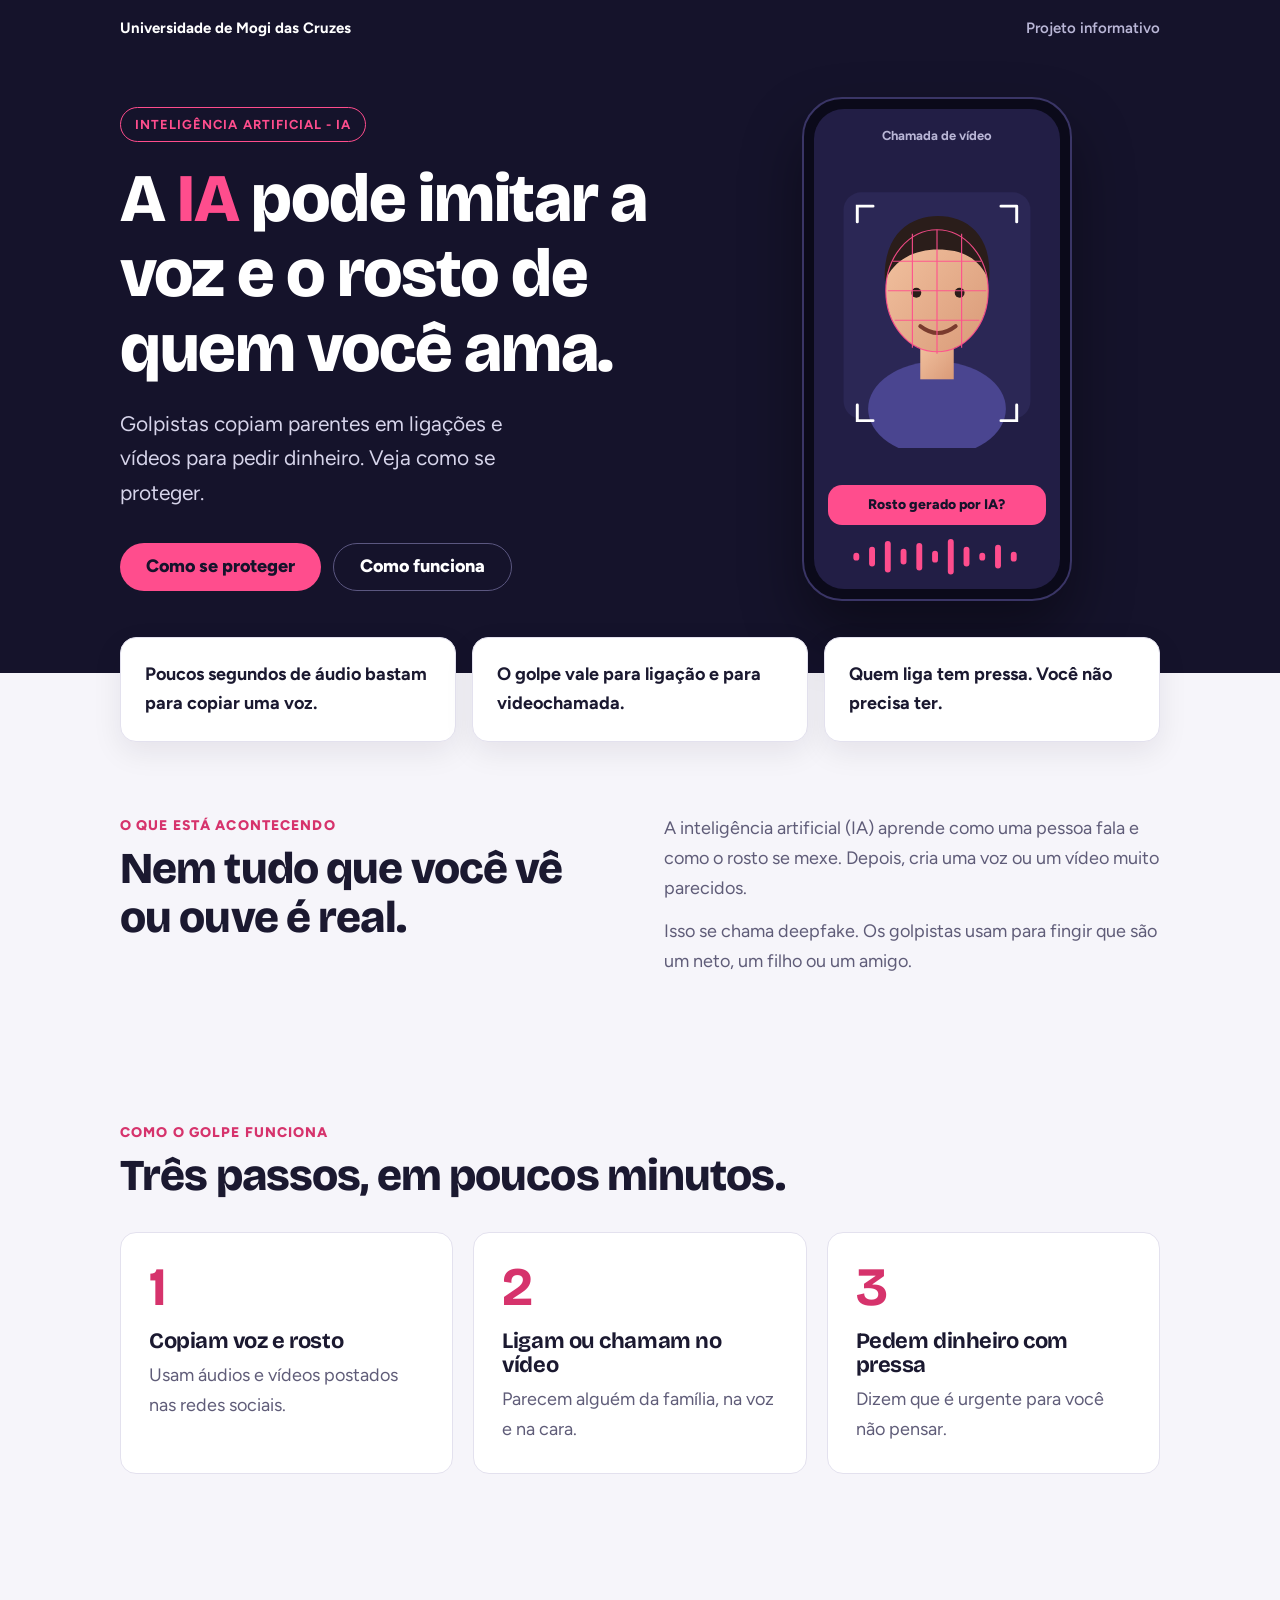
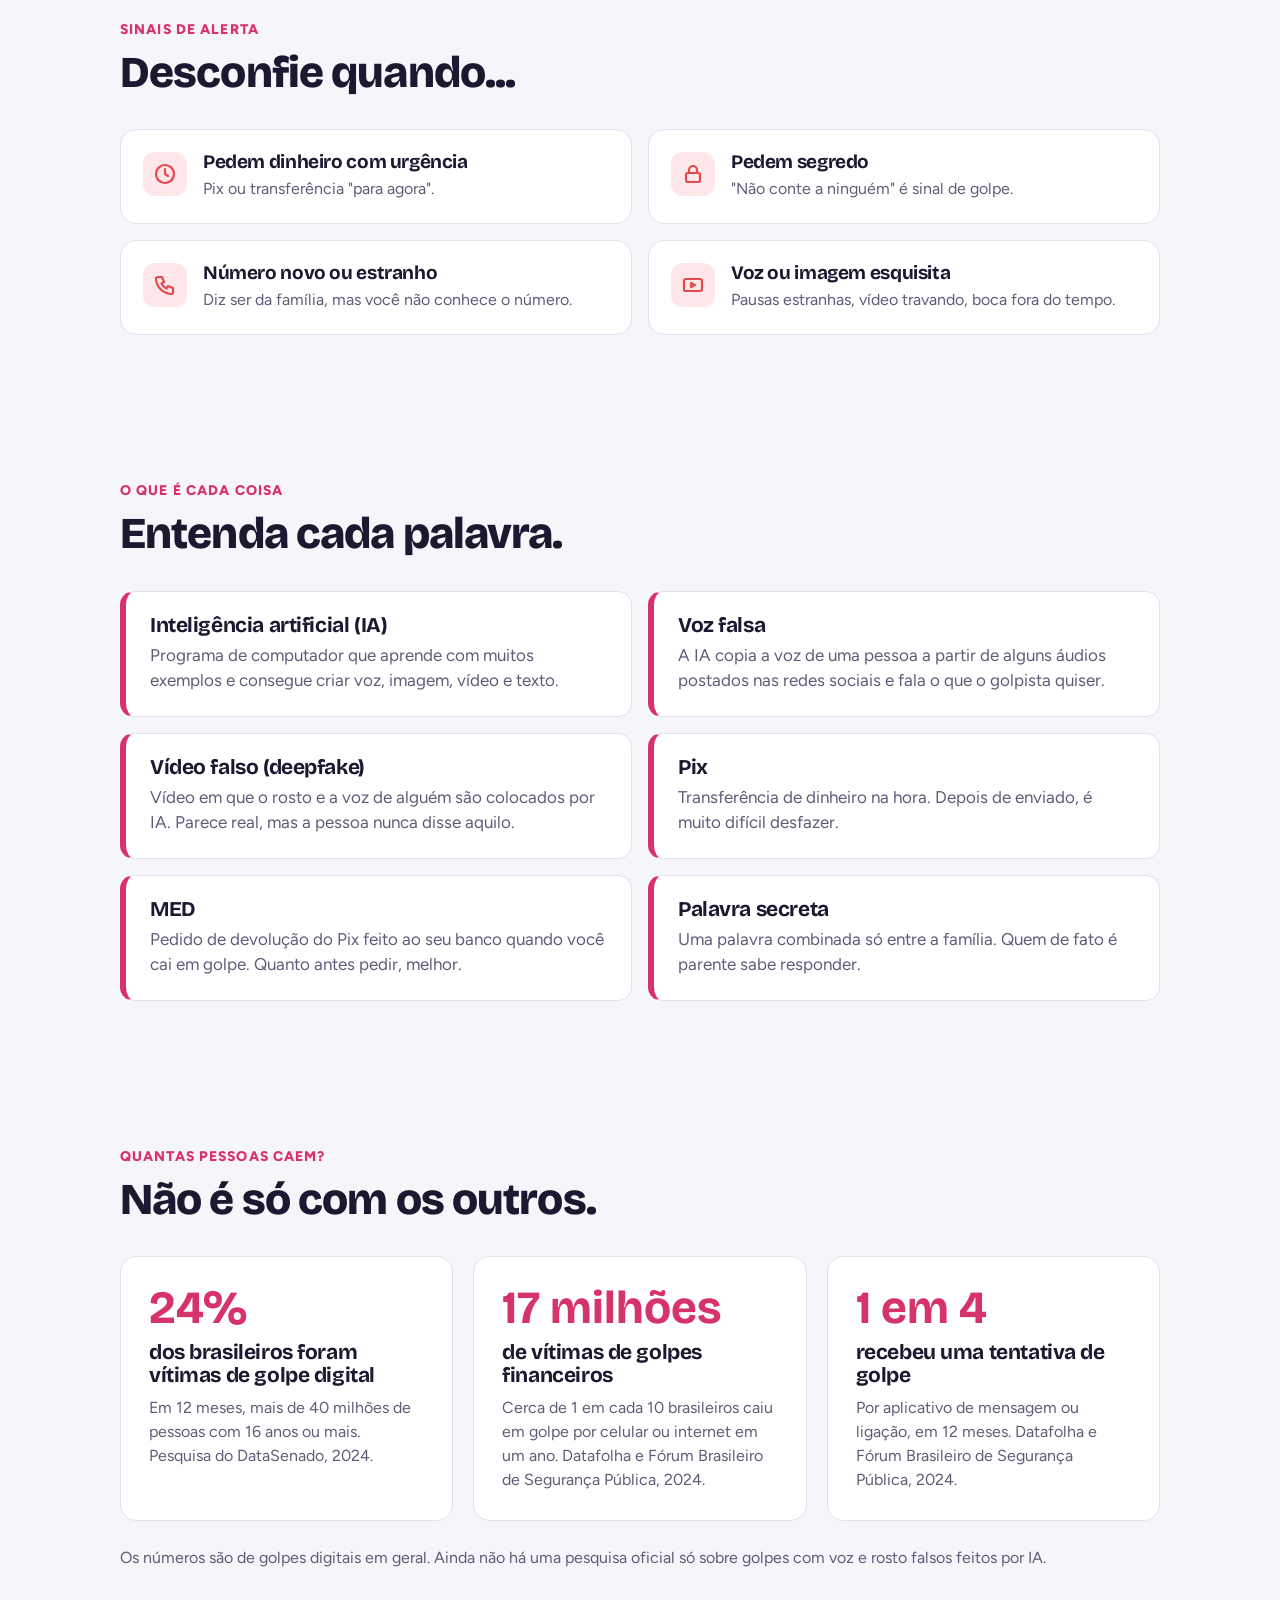
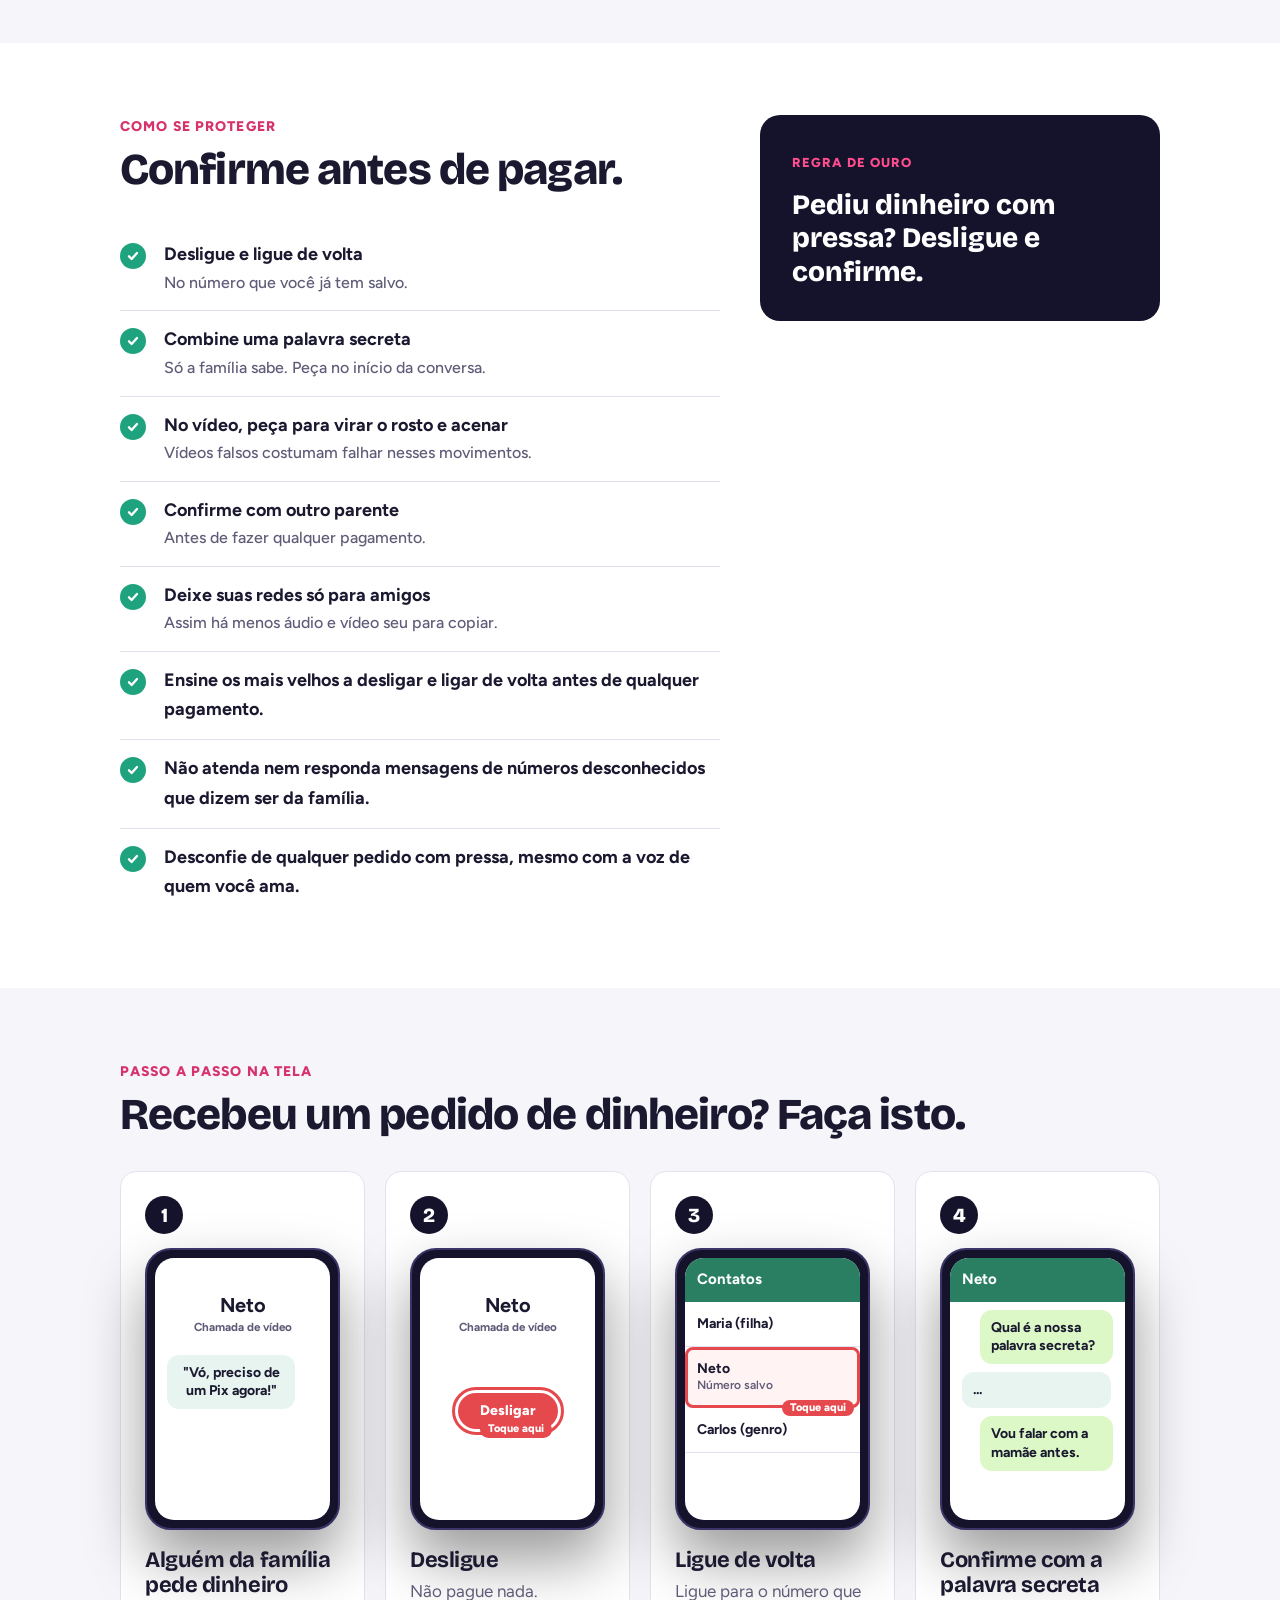
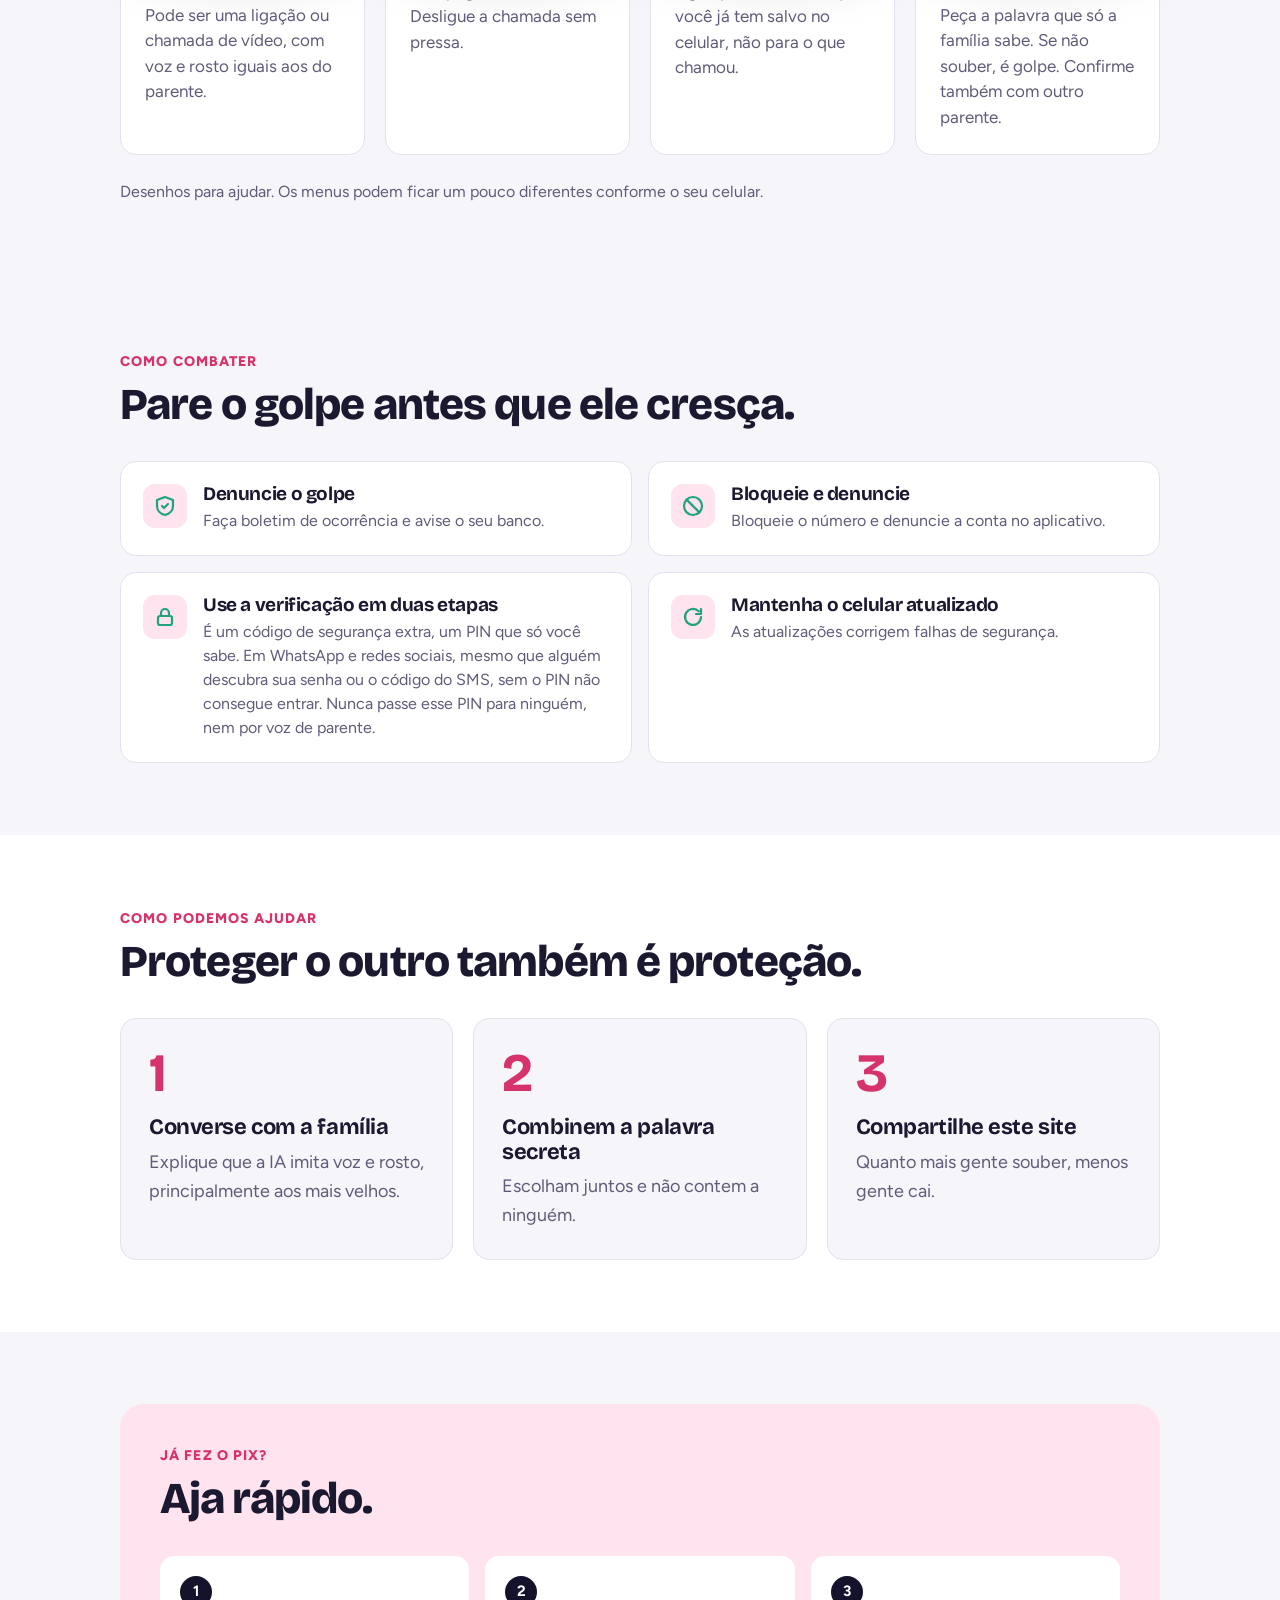
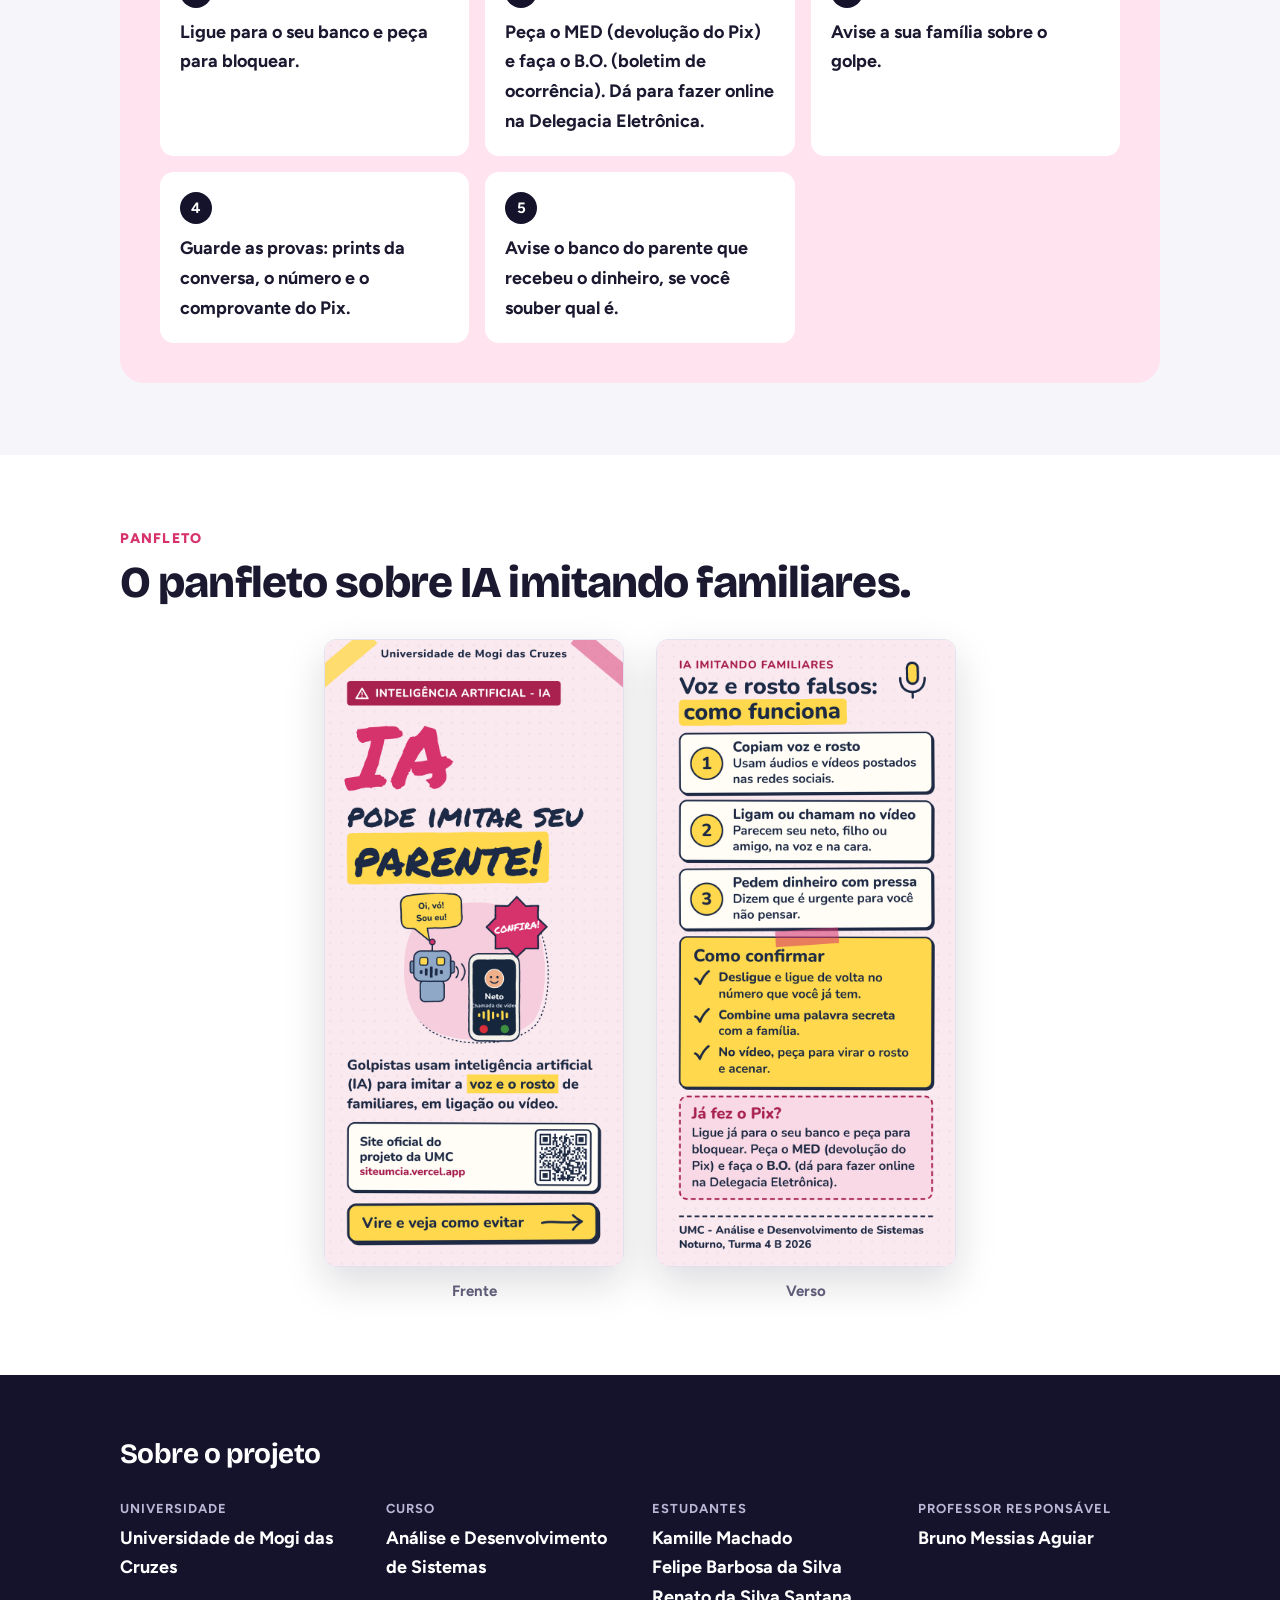
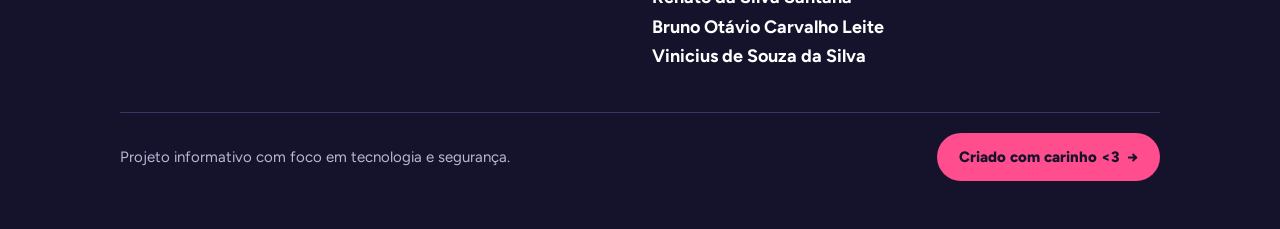
==== commit 269de44a: "reforça conteudo e atualiza nomes" ====
--- a/index.html
+++ b/index.html
@@ -145,6 +145,23 @@
   </div>
 </section>
 
+<section class="termos">
+  <div class="wrap">
+    <div class="titulo-secao">
+      <span class="pequeno">O que é cada coisa</span>
+      <h2>Entenda cada palavra.</h2>
+    </div>
+    <div class="grade">
+      <div class="termo"><h3>Inteligência artificial (IA)</h3><p>Programa de computador que aprende com muitos exemplos e consegue criar voz, imagem, vídeo e texto.</p></div>
+      <div class="termo"><h3>Voz falsa</h3><p>A IA copia a voz de uma pessoa a partir de alguns áudios postados nas redes sociais e fala o que o golpista quiser.</p></div>
+      <div class="termo"><h3>Vídeo falso (deepfake)</h3><p>Vídeo em que o rosto e a voz de alguém são colocados por IA. Parece real, mas a pessoa nunca disse aquilo.</p></div>
+      <div class="termo"><h3>Pix</h3><p>Transferência de dinheiro na hora. Depois de enviado, é muito difícil desfazer.</p></div>
+      <div class="termo"><h3>MED</h3><p>Pedido de devolução do Pix feito ao seu banco quando você cai em golpe. Quanto antes pedir, melhor.</p></div>
+      <div class="termo"><h3>Palavra secreta</h3><p>Uma palavra combinada só entre a família. Quem de fato é parente sabe responder.</p></div>
+    </div>
+  </div>
+</section>
+
 <section class="dados">
   <div class="wrap">
     <div class="titulo-secao">
@@ -173,6 +190,9 @@
         <li>No vídeo, peça para virar o rosto e acenar<span>Vídeos falsos costumam falhar nesses movimentos.</span></li>
         <li>Confirme com outro parente<span>Antes de fazer qualquer pagamento.</span></li>
         <li>Deixe suas redes só para amigos<span>Assim há menos áudio e vídeo seu para copiar.</span></li>
+              <li>Ensine os mais velhos a desligar e ligar de volta antes de qualquer pagamento.</li>
+        <li>Não atenda nem responda mensagens de números desconhecidos que dizem ser da família.</li>
+        <li>Desconfie de qualquer pedido com pressa, mesmo com a voz de quem você ama.</li>
       </ul>
     </div>
     <aside class="regra">
@@ -245,7 +265,7 @@
       </div>
       <div class="sinal">
         <svg viewBox="0 0 24 24" fill="none" stroke="currentColor" stroke-width="2.2" stroke-linecap="round" stroke-linejoin="round"><rect x="5" y="11" width="14" height="9" rx="2"/><path d="M8 11V8a4 4 0 0 1 8 0v3"/></svg>
-        <div><h3>Use confirmação em duas etapas</h3><p>Em WhatsApp e redes sociais, para ninguém invadir.</p></div>
+        <div><h3>Use a verificação em duas etapas</h3><p>É um código de segurança extra, um PIN que só você sabe. Em WhatsApp e redes sociais, mesmo que alguém descubra sua senha ou o código do SMS, sem o PIN não consegue entrar. Nunca passe esse PIN para ninguém, nem por voz de parente.</p></div>
       </div>
       <div class="sinal">
         <svg viewBox="0 0 24 24" fill="none" stroke="currentColor" stroke-width="2.2" stroke-linecap="round" stroke-linejoin="round"><path d="M20 12a8 8 0 1 1-2.3-5.7M20 4v5h-5"/></svg>
@@ -278,8 +298,10 @@
       </div>
       <ol>
         <li>Ligue para o seu banco e peça para bloquear.</li>
-        <li>Registre um boletim de ocorrência.</li>
+        <li>Peça o MED (devolução do Pix) e faça o B.O. (boletim de ocorrência). Dá para fazer online na Delegacia Eletrônica.</li>
         <li>Avise a sua família sobre o golpe.</li>
+              <li>Guarde as provas: prints da conversa, o número e o comprovante do Pix.</li>
+        <li>Avise o banco do parente que recebeu o dinheiro, se você souber qual é.</li>
       </ol>
     </div>
   </div>
@@ -293,11 +315,11 @@
     </div>
     <div class="folhas">
       <figure>
-        <a href="panfleto-frente.png" target="_blank" rel="noopener"><img src="panfleto-frente.png" alt="Panfleto sobre IA imitando familiares, frente" width="1200" height="1701" loading="lazy"></a>
+        <a href="panfleto-frente.png" target="_blank" rel="noopener"><img src="panfleto-frente.png" alt="Panfleto sobre IA imitando familiares, frente" width="800" height="1680" loading="lazy"></a>
         <figcaption>Frente</figcaption>
       </figure>
       <figure>
-        <a href="panfleto-verso.png" target="_blank" rel="noopener"><img src="panfleto-verso.png" alt="Panfleto sobre IA imitando familiares, verso" width="1200" height="1701" loading="lazy"></a>
+        <a href="panfleto-verso.png" target="_blank" rel="noopener"><img src="panfleto-verso.png" alt="Panfleto sobre IA imitando familiares, verso" width="800" height="1680" loading="lazy"></a>
         <figcaption>Verso</figcaption>
       </figure>
     </div>
@@ -310,7 +332,7 @@
     <dl>
       <div><dt>Universidade</dt><dd>Universidade de Mogi das Cruzes</dd></div>
       <div><dt>Curso</dt><dd>Análise e Desenvolvimento de Sistemas</dd></div>
-      <div><dt>Estudantes</dt><dd>Kamille Machado<br>Felipe Barbosa da Silva<br>Renato da Silva Santana<br>Bruno Otávio Carvalho Leite<br>Guilherme Ribeiro de Morais Carvalho<br>Danilo Duarti Martins<br>Nicolas Cagnani Mattos (Grupo&nbsp;1)</dd></div>
+      <div><dt>Estudantes</dt><dd>Kamille Machado<br>Felipe Barbosa da Silva<br>Renato da Silva Santana<br>Bruno Otávio Carvalho Leite<br>Vinicius de Souza da Silva</dd></div>
       <div><dt>Professor responsável</dt><dd>Bruno Messias Aguiar</dd></div>
     </dl>
     <div class="fim">
--- a/style.css
+++ b/style.css
@@ -12,6 +12,7 @@
   --escuro: #15132B;       /* fundo escuro (topo e rodapé) */
   --escuro-2: #221E45;     /* fundo da tela do celular */
   --cor: #FF4D8D;          /* cor de destaque */
+  --cor-forte: #D6336C;     /* destaque que lê bem sobre fundo claro */
   --cor-suave: #FFE3EE;    /* destaque em versão clara */
   --papel: #F6F5FA;        /* fundo da página */
   --branco: #FFFFFF;
@@ -196,7 +197,7 @@
 .pequeno {
   display: block;
   margin-bottom: 8px;
-  color: var(--cor);
+  color: var(--cor-forte);
   font-size: 14px;
   font-weight: 800;
   letter-spacing: 0.08em;
@@ -231,7 +232,7 @@
   border-radius: 16px;
 }
 
-.passo b { display: block; margin-bottom: 14px; font-family: var(--fonte-titulo); font-size: 54px; line-height: 1; color: var(--cor); }
+.passo b { display: block; margin-bottom: 14px; font-family: var(--fonte-titulo); font-size: 54px; line-height: 1; color: var(--cor-forte); }
 .passo h3 { margin-bottom: 8px; font-size: 22px; }
 .passo p { color: var(--cinza); }
 
@@ -391,7 +392,7 @@
 .etapa .num { display: inline-flex; align-items: center; justify-content: center; width: 38px; height: 38px; margin-bottom: 14px; border-radius: 50%; background: var(--escuro); color: #fff; font-family: var(--fonte-titulo); font-size: 20px; font-weight: 800; }
 
 /* O celular desenhado */
-.celular { width: 100%; max-width: 210px; margin: 0 auto; padding: 8px; border-radius: 26px; background: var(--escuro); }
+.etapa .celular { width: 100%; max-width: 210px; margin: 0 auto; padding: 8px; border-radius: 26px; background: var(--escuro); }
 .visor { height: 262px; overflow: hidden; border-radius: 19px; background: #fff; color: var(--tinta); font-size: 14px; font-weight: 700; line-height: 1.3; }
 .visor .barra { display: flex; justify-content: space-between; align-items: center; padding: 12px; background: #2A7F62; color: #fff; font-size: 15px; }
 .visor .item { padding: 13px 12px; border-bottom: 1px solid var(--linha); }
@@ -411,17 +412,21 @@
 .visor .balao.meu { background: #DCF8C6; margin-left: 30px; }
 
 @media (max-width: 1000px) { .telas .grade { grid-template-columns: repeat(2, 1fr); } }
-@media (max-width: 800px)  { .telas .grade { grid-template-columns: 1fr; } .celular { max-width: 240px; } }
+@media (max-width: 800px)  { .telas .grade { grid-template-columns: 1fr; } .etapa .celular { max-width: 240px; } }
 
 /* ---------- QUANTAS PESSOAS CAEM (números com fonte) ---------- */
 .dados { background: var(--papel); }
 .dados .grade { display: grid; grid-template-columns: repeat(3, 1fr); gap: 20px; }
 .dado { padding: 28px; background: var(--branco); border: 1px solid var(--linha); border-radius: 16px; }
-.dado b { display: block; margin-bottom: 10px; font-family: var(--fonte-titulo); font-size: 46px; white-space: nowrap; line-height: 1; color: var(--cor); }
+.dado b { display: block; margin-bottom: 10px; font-family: var(--fonte-titulo); font-size: 46px; white-space: nowrap; line-height: 1; color: var(--cor-forte); }
 .dado h3 { margin-bottom: 8px; font-size: 21px; }
 .dado p { color: var(--cinza); font-size: 16px; line-height: 1.5; }
 .dados .nota { margin-top: 24px; color: var(--cinza); font-size: 16px; }
 @media (max-width: 1000px) { .dados .grade { grid-template-columns: 1fr; } }
+
+/* Resumo curto: "o que é" */
+.resumo { margin: 0 0 28px; padding: 20px 24px; border-left: 6px solid var(--cor-forte); border-radius: 12px; background: var(--branco); font-size: 19px; line-height: 1.5; }
+.resumo strong { display: block; margin-bottom: 4px; font-size: 21px; }
 
 /* ---------- ANIMAÇÕES ---------- */
 @keyframes flutuar { 0%, 100% { transform: translateY(0); } 50% { transform: translateY(-10px); } }
@@ -484,3 +489,10 @@
 .pontinhos { display: flex; flex-direction: column; gap: 3px; padding: 6px 10px; }
 .pontinhos i { width: 5px; height: 5px; border-radius: 50%; background: #fff; }
 .pontinhos { background: rgba(255,255,255,0.15); outline-color: #fff; }
+
+/* ---------- ENTENDA CADA PALAVRA ---------- */
+.termos .grade { display: grid; grid-template-columns: repeat(2, 1fr); gap: 16px; }
+.termo { padding: 22px 24px; background: var(--branco); border: 1px solid var(--linha); border-left: 6px solid var(--cor-forte); border-radius: 14px; }
+.termo h3 { margin-bottom: 6px; font-size: 21px; }
+.termo p { color: var(--cinza); font-size: 17px; line-height: 1.5; }
+@media (max-width: 800px) { .termos .grade { grid-template-columns: 1fr; } }
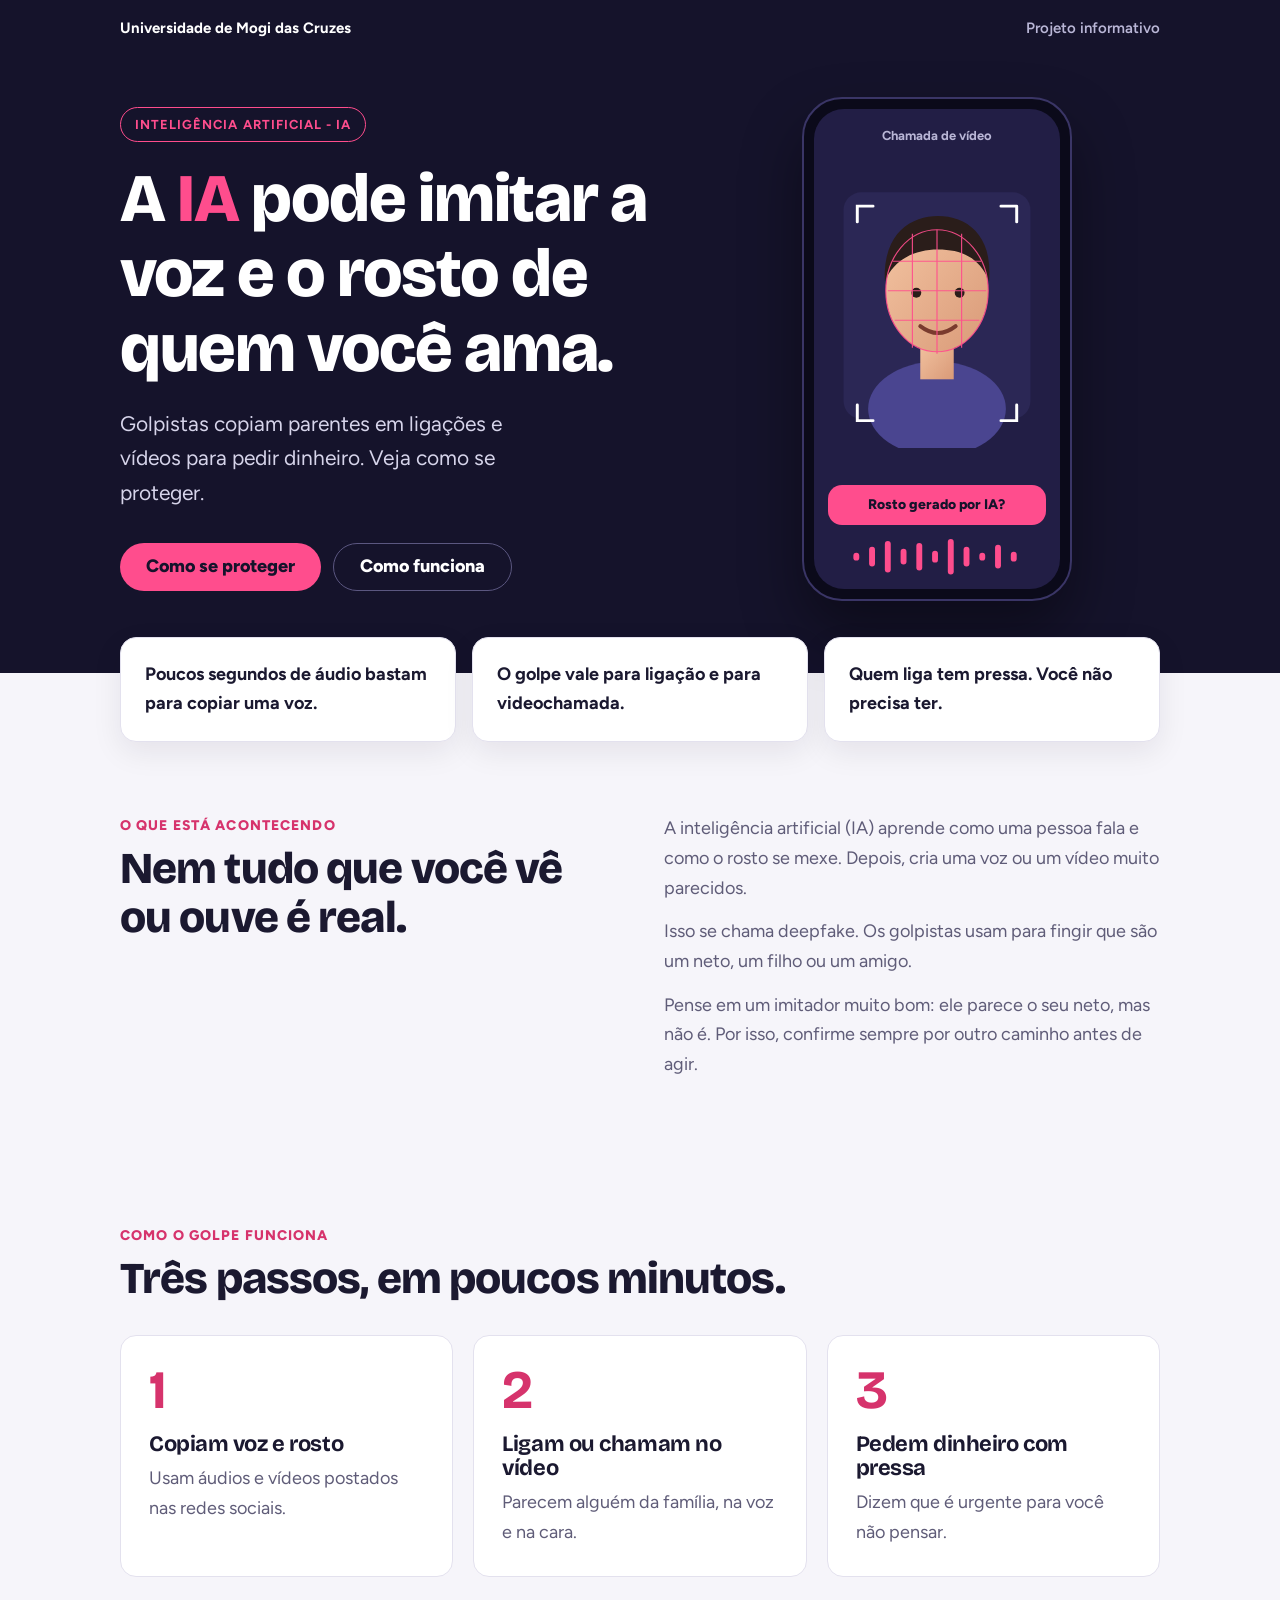
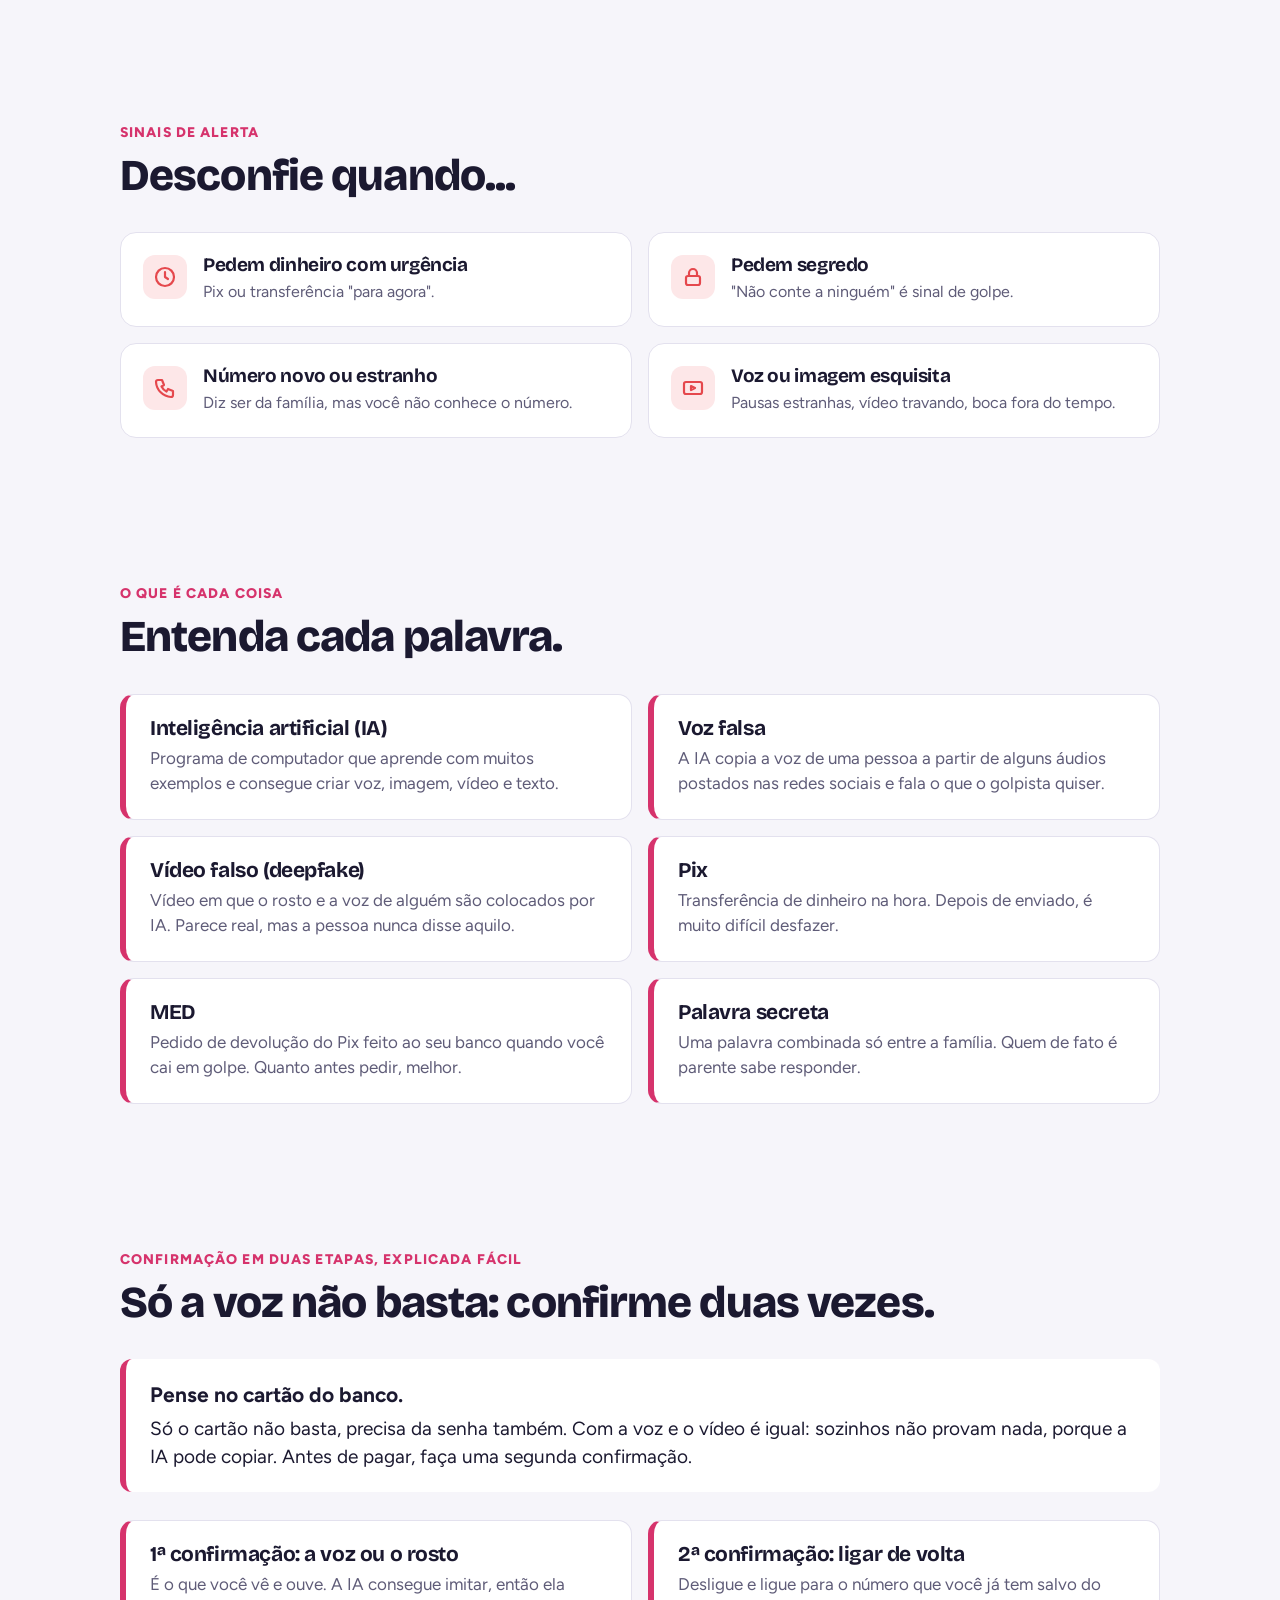
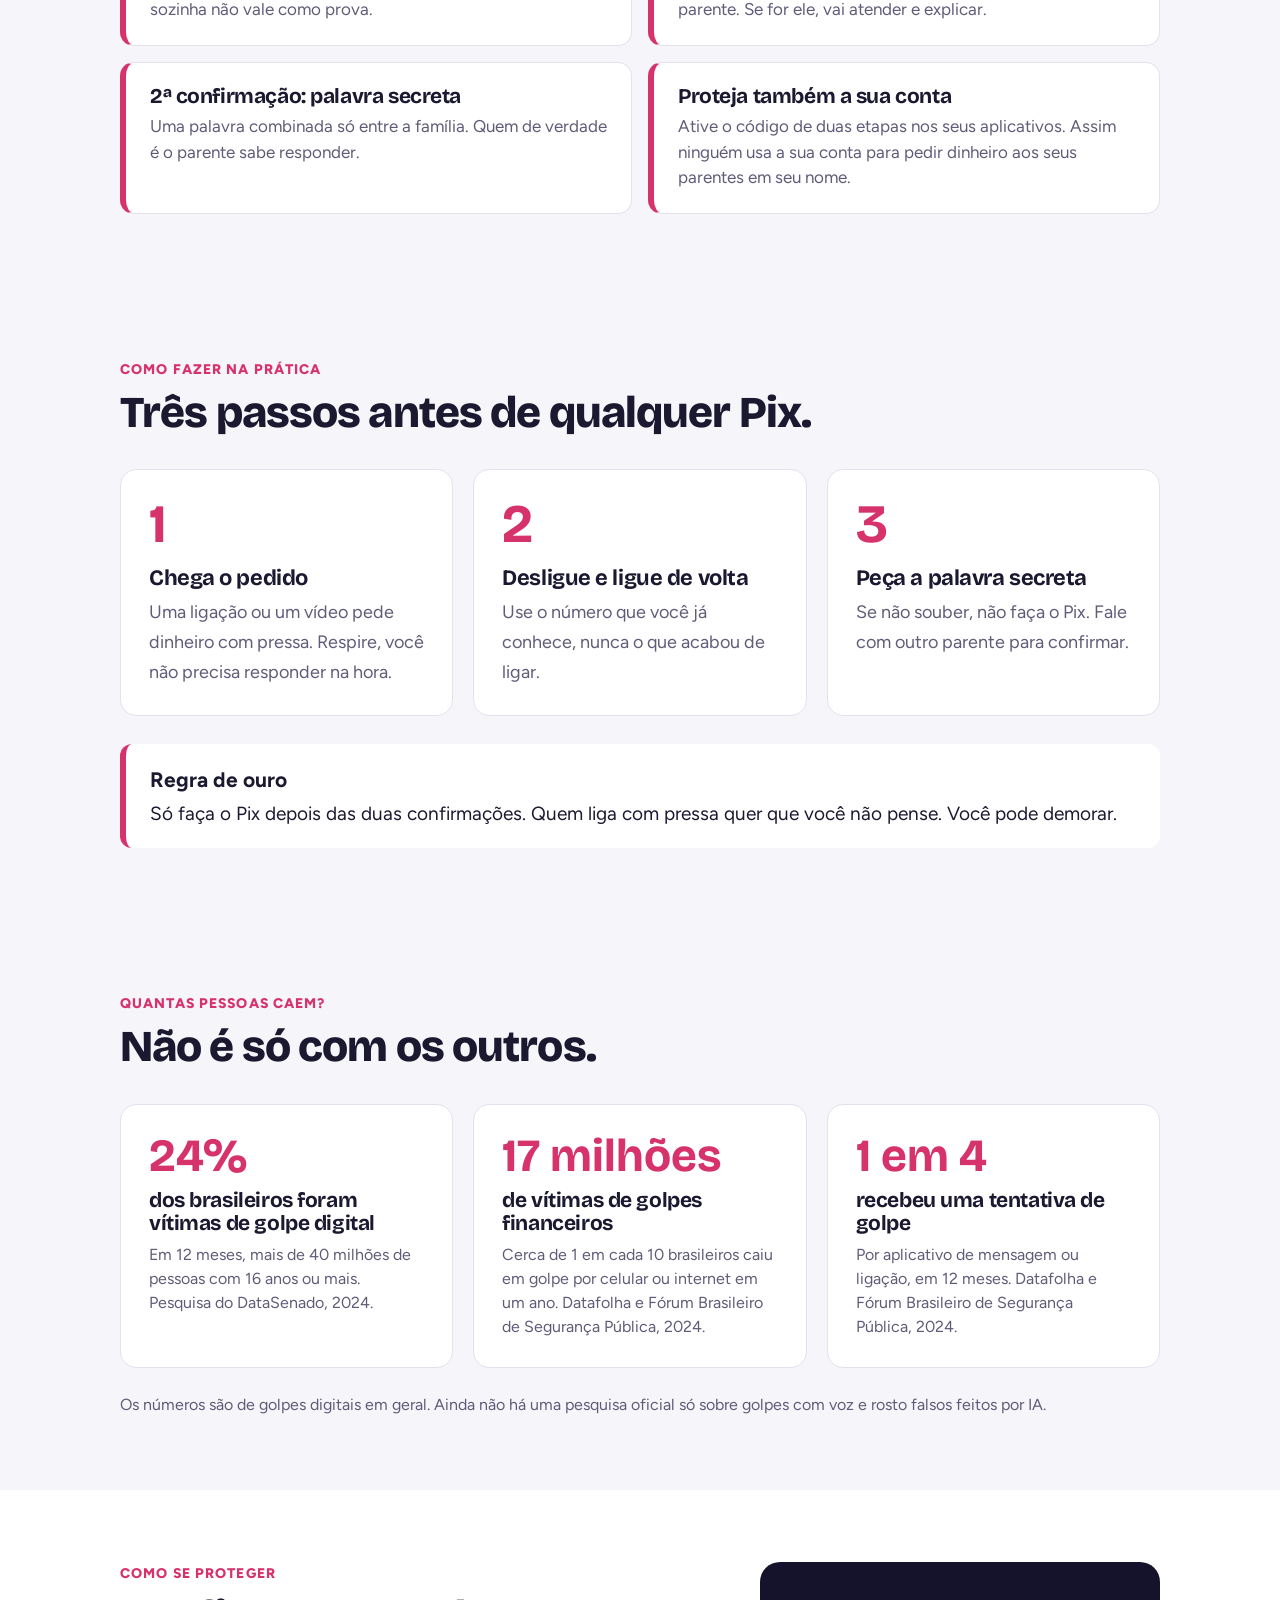
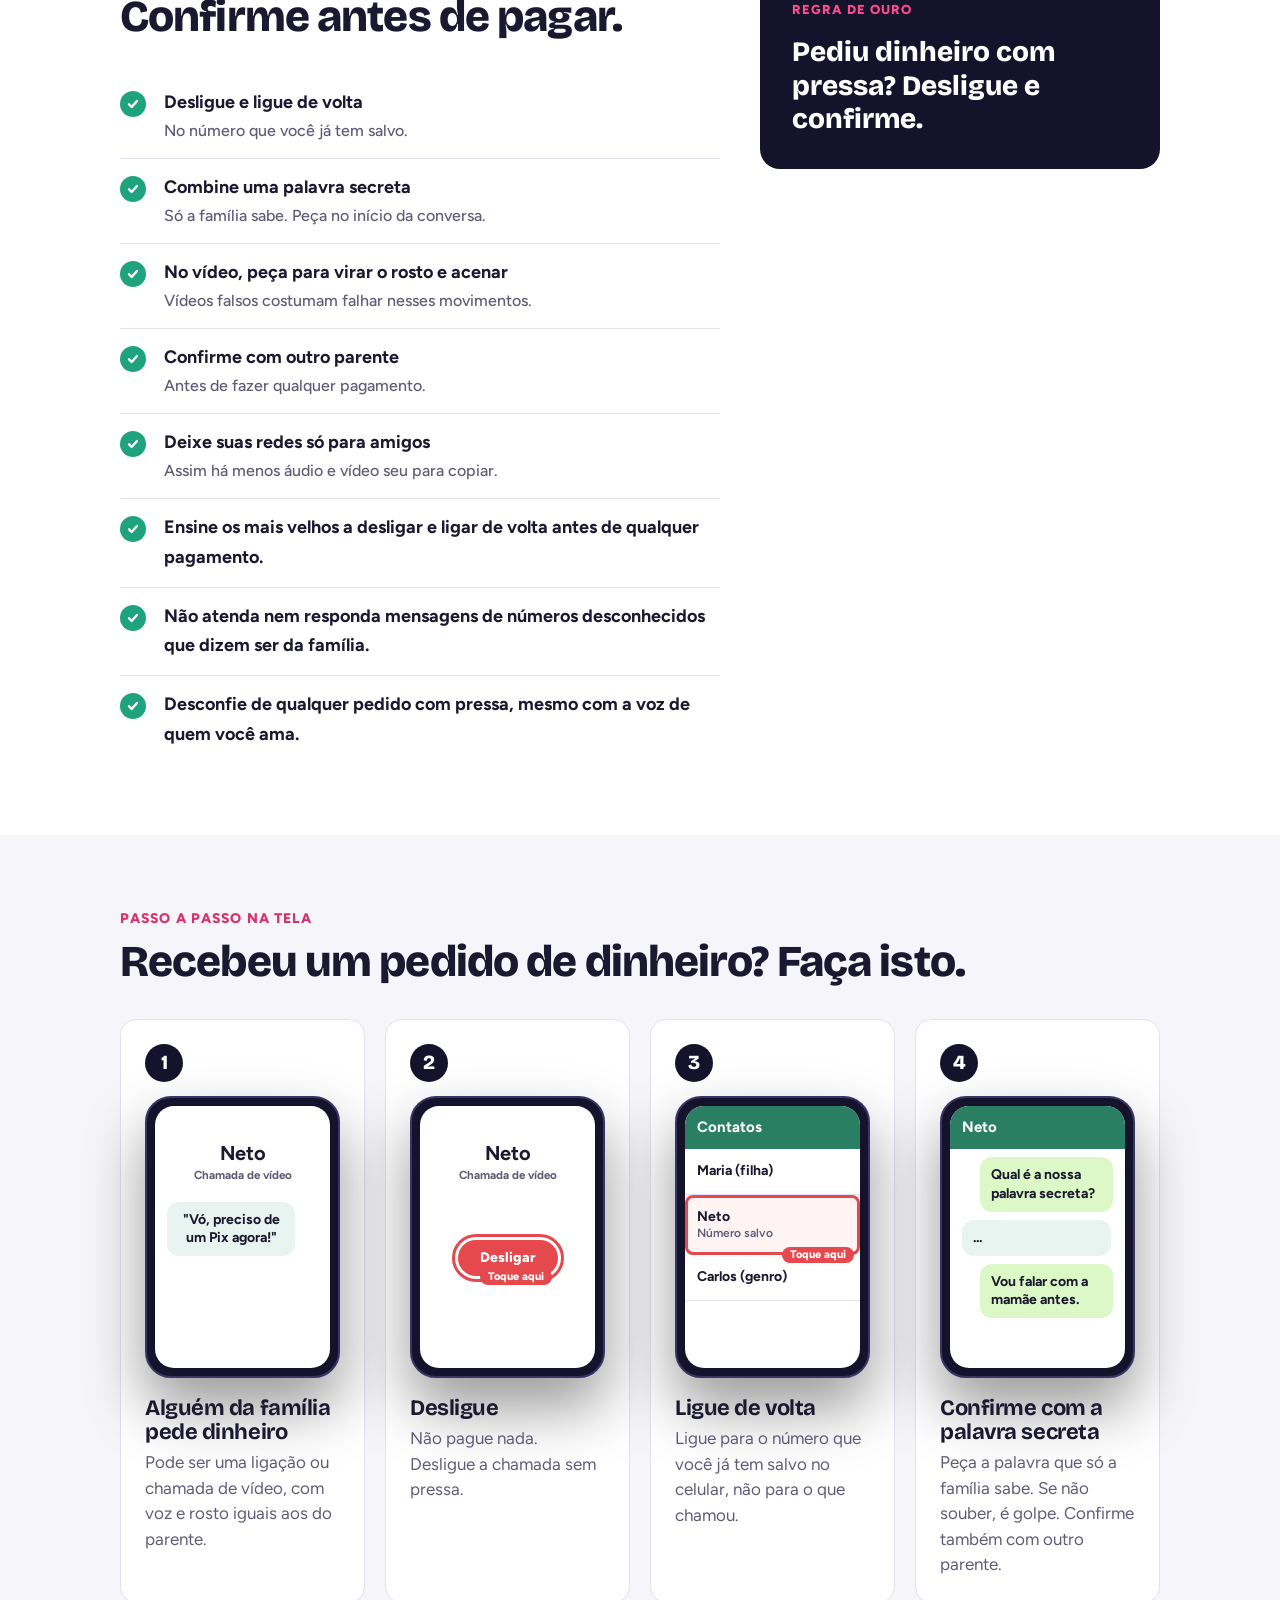
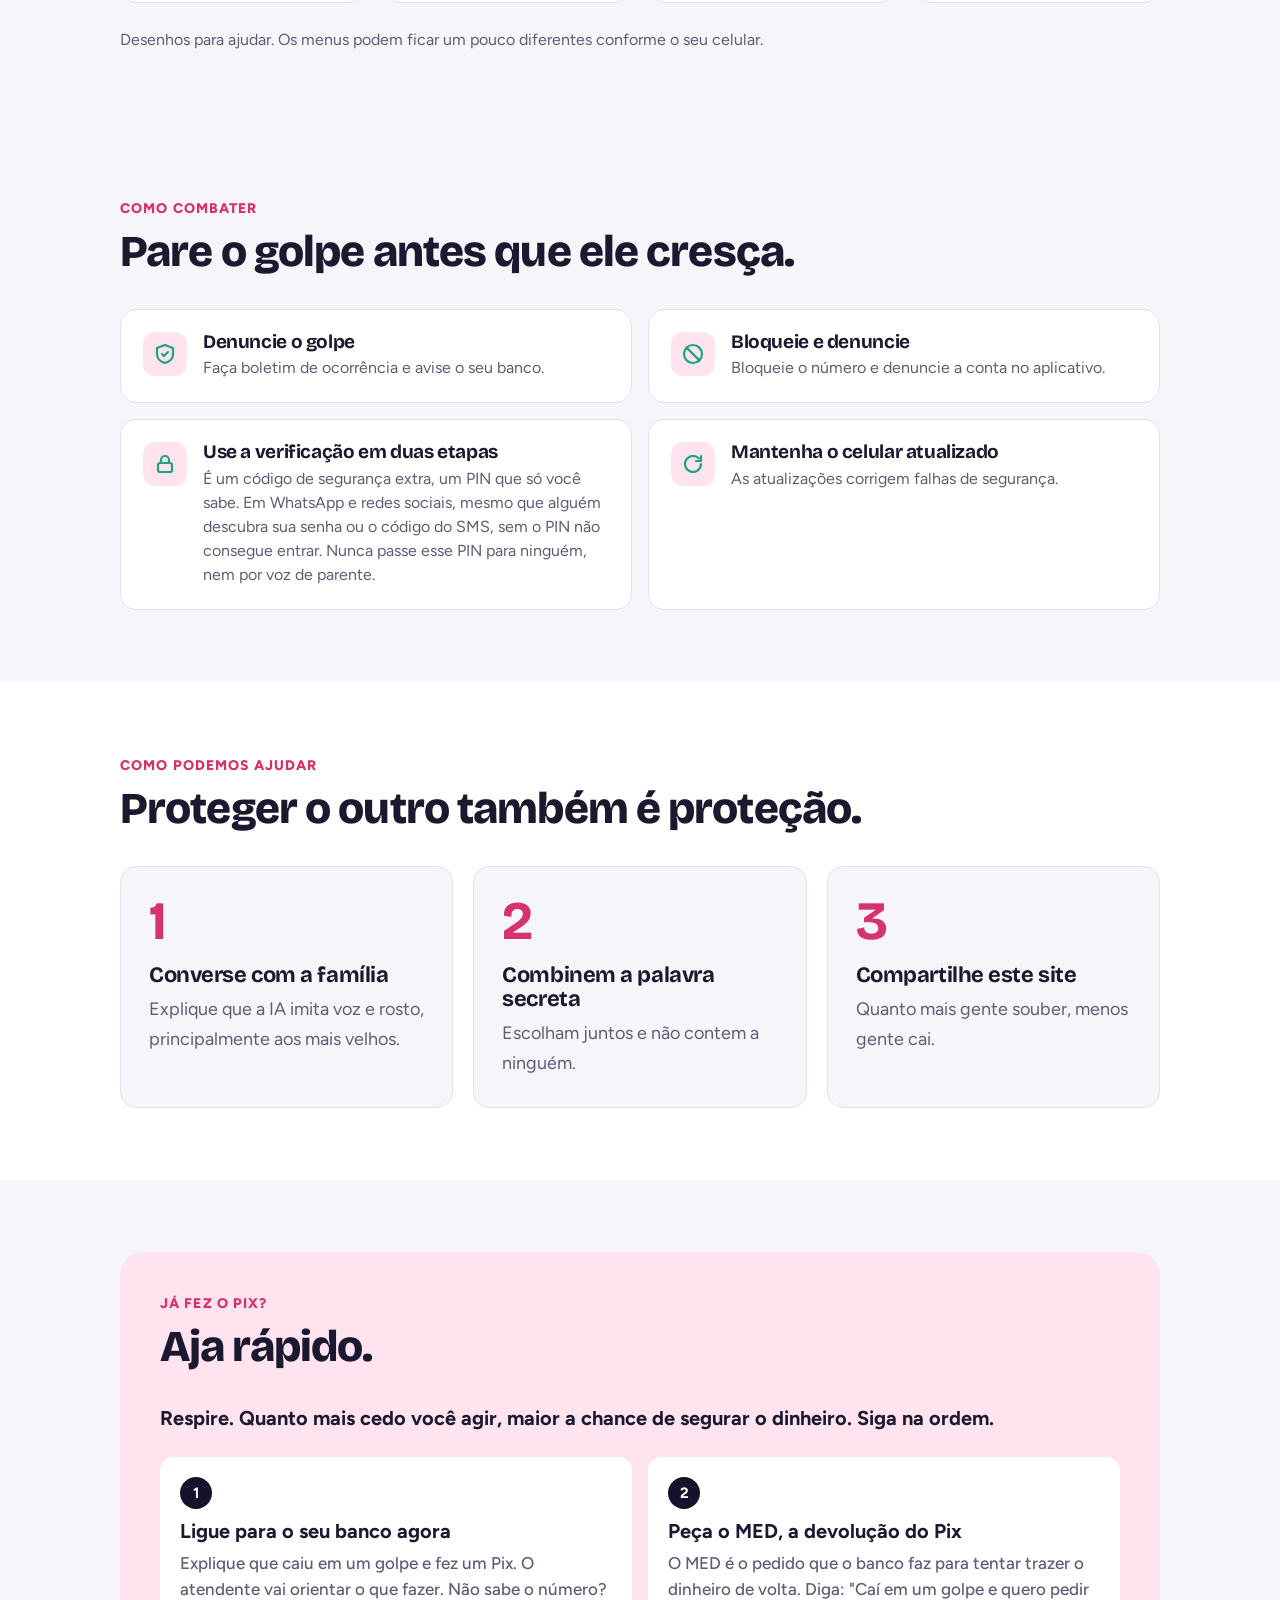
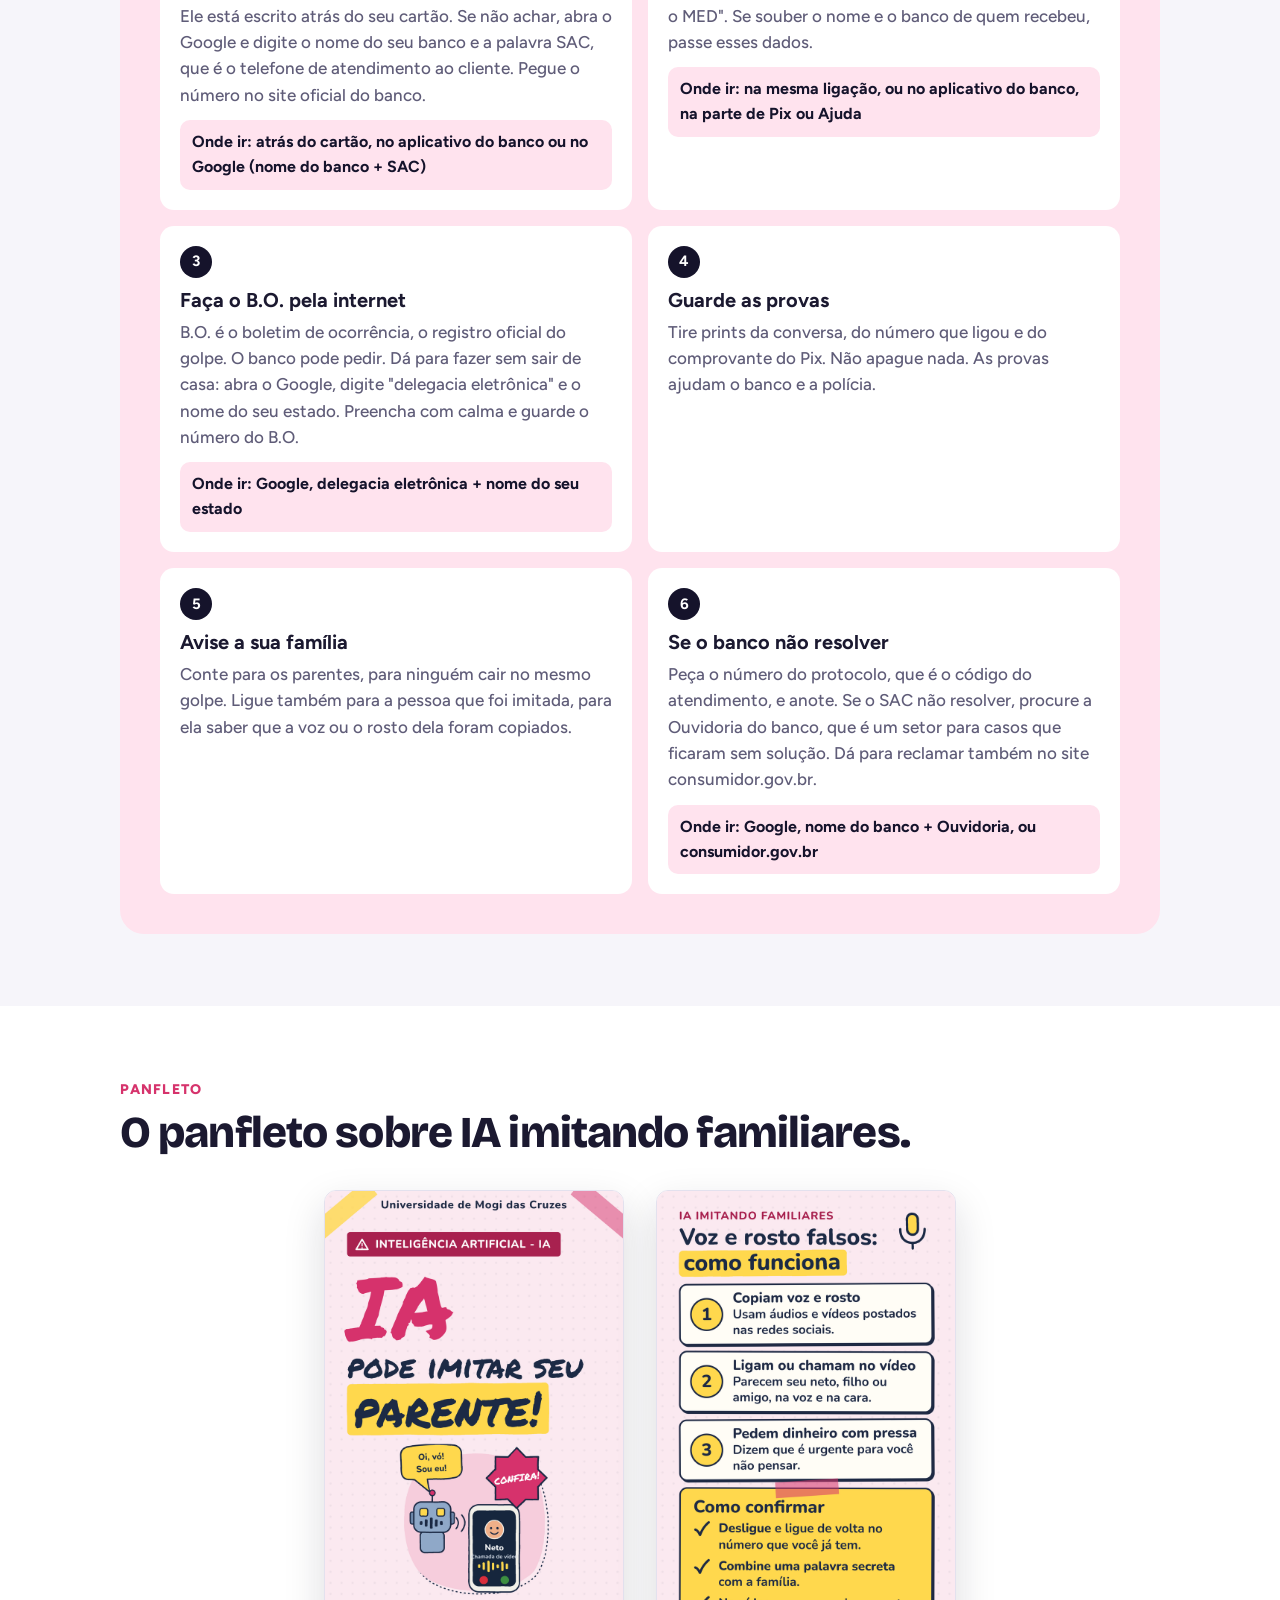
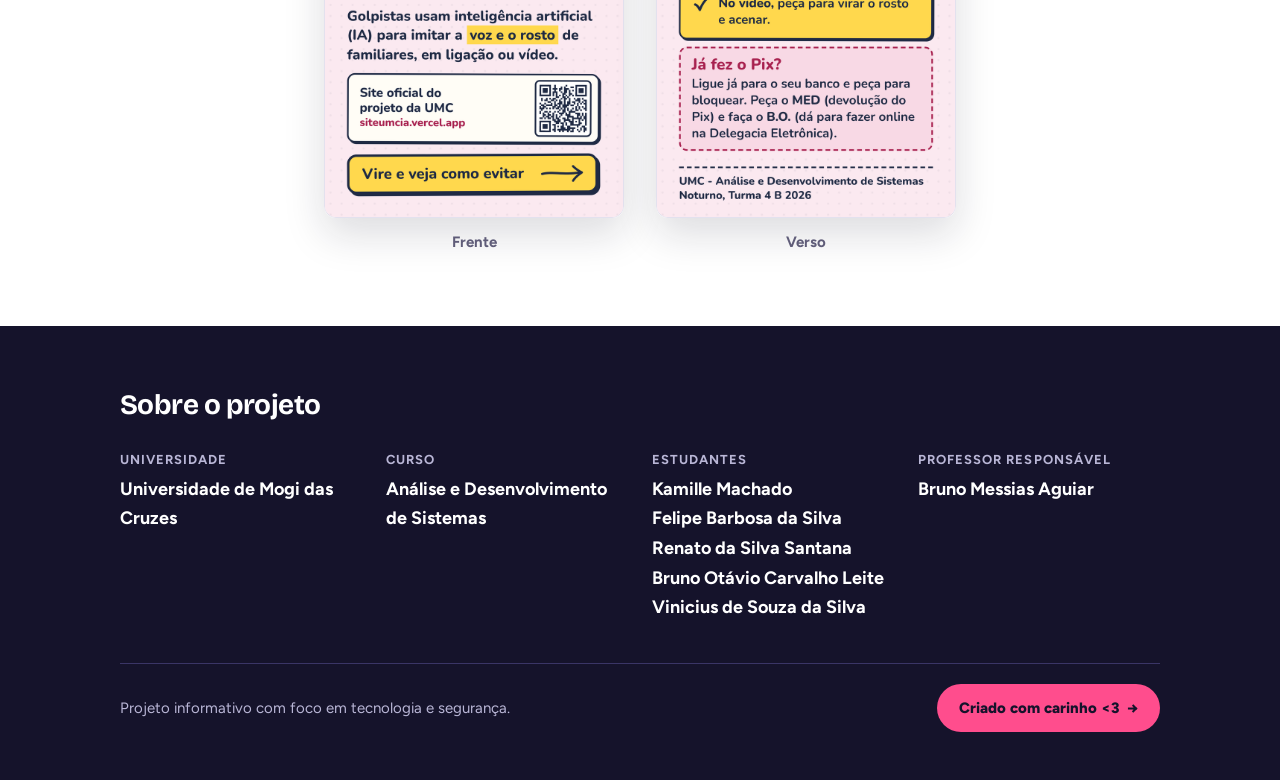
==== commit 10301829: "explica o aja rapido e as duas etapas" ====
--- a/index.html
+++ b/index.html
@@ -100,6 +100,7 @@
     <div class="texto">
       <p>A inteligência artificial (IA) aprende como uma pessoa fala e como o rosto se mexe. Depois, cria uma voz ou um vídeo muito parecidos.</p>
       <p>Isso se chama deepfake. Os golpistas usam para fingir que são um neto, um filho ou um amigo.</p>
+      <p>Pense em um imitador muito bom: ele parece o seu neto, mas não é. Por isso, confirme sempre por outro caminho antes de agir.</p>
     </div>
   </div>
 </section>
@@ -159,6 +160,37 @@
       <div class="termo"><h3>MED</h3><p>Pedido de devolução do Pix feito ao seu banco quando você cai em golpe. Quanto antes pedir, melhor.</p></div>
       <div class="termo"><h3>Palavra secreta</h3><p>Uma palavra combinada só entre a família. Quem de fato é parente sabe responder.</p></div>
     </div>
+  </div>
+</section>
+
+<section class="termos">
+  <div class="wrap">
+    <div class="titulo-secao">
+      <span class="pequeno">Confirmação em duas etapas, explicada fácil</span>
+      <h2>Só a voz não basta: confirme duas vezes.</h2>
+    </div>
+    <p class="resumo"><strong>Pense no cartão do banco.</strong>Só o cartão não basta, precisa da senha também. Com a voz e o vídeo é igual: sozinhos não provam nada, porque a IA pode copiar. Antes de pagar, faça uma segunda confirmação.</p>
+    <div class="grade">
+      <div class="termo"><h3>1ª confirmação: a voz ou o rosto</h3><p>É o que você vê e ouve. A IA consegue imitar, então ela sozinha não vale como prova.</p></div>
+      <div class="termo"><h3>2ª confirmação: ligar de volta</h3><p>Desligue e ligue para o número que você já tem salvo do parente. Se for ele, vai atender e explicar.</p></div>
+      <div class="termo"><h3>2ª confirmação: palavra secreta</h3><p>Uma palavra combinada só entre a família. Quem de verdade é o parente sabe responder.</p></div>
+      <div class="termo"><h3>Proteja também a sua conta</h3><p>Ative o código de duas etapas nos seus aplicativos. Assim ninguém usa a sua conta para pedir dinheiro aos seus parentes em seu nome.</p></div>
+    </div>
+  </div>
+</section>
+
+<section class="passos">
+  <div class="wrap">
+    <div class="titulo-secao">
+      <span class="pequeno">Como fazer na prática</span>
+      <h2>Três passos antes de qualquer Pix.</h2>
+    </div>
+    <div class="grade">
+      <div class="passo"><b>1</b><h3>Chega o pedido</h3><p>Uma ligação ou um vídeo pede dinheiro com pressa. Respire, você não precisa responder na hora.</p></div>
+      <div class="passo"><b>2</b><h3>Desligue e ligue de volta</h3><p>Use o número que você já conhece, nunca o que acabou de ligar.</p></div>
+      <div class="passo"><b>3</b><h3>Peça a palavra secreta</h3><p>Se não souber, não faça o Pix. Fale com outro parente para confirmar.</p></div>
+    </div>
+    <p class="resumo" style="margin: 28px 0 0"><strong>Regra de ouro</strong>Só faça o Pix depois das duas confirmações. Quem liga com pressa quer que você não pense. Você pode demorar.</p>
   </div>
 </section>
 
@@ -296,12 +328,14 @@
         <span class="pequeno">Já fez o Pix?</span>
         <h2>Aja rápido.</h2>
       </div>
+      <p class="intro">Respire. Quanto mais cedo você agir, maior a chance de segurar o dinheiro. Siga na ordem.</p>
       <ol>
-        <li>Ligue para o seu banco e peça para bloquear.</li>
-        <li>Peça o MED (devolução do Pix) e faça o B.O. (boletim de ocorrência). Dá para fazer online na Delegacia Eletrônica.</li>
-        <li>Avise a sua família sobre o golpe.</li>
-              <li>Guarde as provas: prints da conversa, o número e o comprovante do Pix.</li>
-        <li>Avise o banco do parente que recebeu o dinheiro, se você souber qual é.</li>
+        <li><strong>Ligue para o seu banco agora</strong><span>Explique que caiu em um golpe e fez um Pix. O atendente vai orientar o que fazer. Não sabe o número? Ele está escrito atrás do seu cartão. Se não achar, abra o Google e digite o nome do seu banco e a palavra SAC, que é o telefone de atendimento ao cliente. Pegue o número no site oficial do banco.</span><span class="onde">Onde ir: atrás do cartão, no aplicativo do banco ou no Google (nome do banco + SAC)</span></li>
+        <li><strong>Peça o MED, a devolução do Pix</strong><span>O MED é o pedido que o banco faz para tentar trazer o dinheiro de volta. Diga: "Caí em um golpe e quero pedir o MED". Se souber o nome e o banco de quem recebeu, passe esses dados.</span><span class="onde">Onde ir: na mesma ligação, ou no aplicativo do banco, na parte de Pix ou Ajuda</span></li>
+        <li><strong>Faça o B.O. pela internet</strong><span>B.O. é o boletim de ocorrência, o registro oficial do golpe. O banco pode pedir. Dá para fazer sem sair de casa: abra o Google, digite "delegacia eletrônica" e o nome do seu estado. Preencha com calma e guarde o número do B.O.</span><span class="onde">Onde ir: Google, delegacia eletrônica + nome do seu estado</span></li>
+        <li><strong>Guarde as provas</strong><span>Tire prints da conversa, do número que ligou e do comprovante do Pix. Não apague nada. As provas ajudam o banco e a polícia.</span></li>
+        <li><strong>Avise a sua família</strong><span>Conte para os parentes, para ninguém cair no mesmo golpe. Ligue também para a pessoa que foi imitada, para ela saber que a voz ou o rosto dela foram copiados.</span></li>
+        <li><strong>Se o banco não resolver</strong><span>Peça o número do protocolo, que é o código do atendimento, e anote. Se o SAC não resolver, procure a Ouvidoria do banco, que é um setor para casos que ficaram sem solução. Dá para reclamar também no site consumidor.gov.br.</span><span class="onde">Onde ir: Google, nome do banco + Ouvidoria, ou consumidor.gov.br</span></li>
       </ol>
     </div>
   </div>
--- a/style.css
+++ b/style.css
@@ -496,3 +496,12 @@
 .termo h3 { margin-bottom: 6px; font-size: 21px; }
 .termo p { color: var(--cinza); font-size: 17px; line-height: 1.5; }
 @media (max-width: 800px) { .termos .grade { grid-template-columns: 1fr; } }
+.termos .grade .termo:last-child:nth-child(odd) { grid-column: 1 / -1; }
+
+/* ---------- JÁ CAIU: passos explicados ---------- */
+.caiu .intro { margin: 0 0 24px; font-size: 20px; line-height: 1.5; font-weight: 700; }
+.caiu ol { grid-template-columns: repeat(2, 1fr); }
+.caiu li strong { display: block; margin-bottom: 6px; font-size: 20px; line-height: 1.25; }
+.caiu li span { display: block; font-weight: 500; font-size: 17px; line-height: 1.55; color: var(--cinza); }
+.caiu li span.onde { margin-top: 12px; padding: 10px 12px; border-radius: 10px; background: var(--cor-suave); color: var(--escuro); font-weight: 700; font-size: 16px; }
+@media (max-width: 1000px) { .caiu ol { grid-template-columns: 1fr; } }
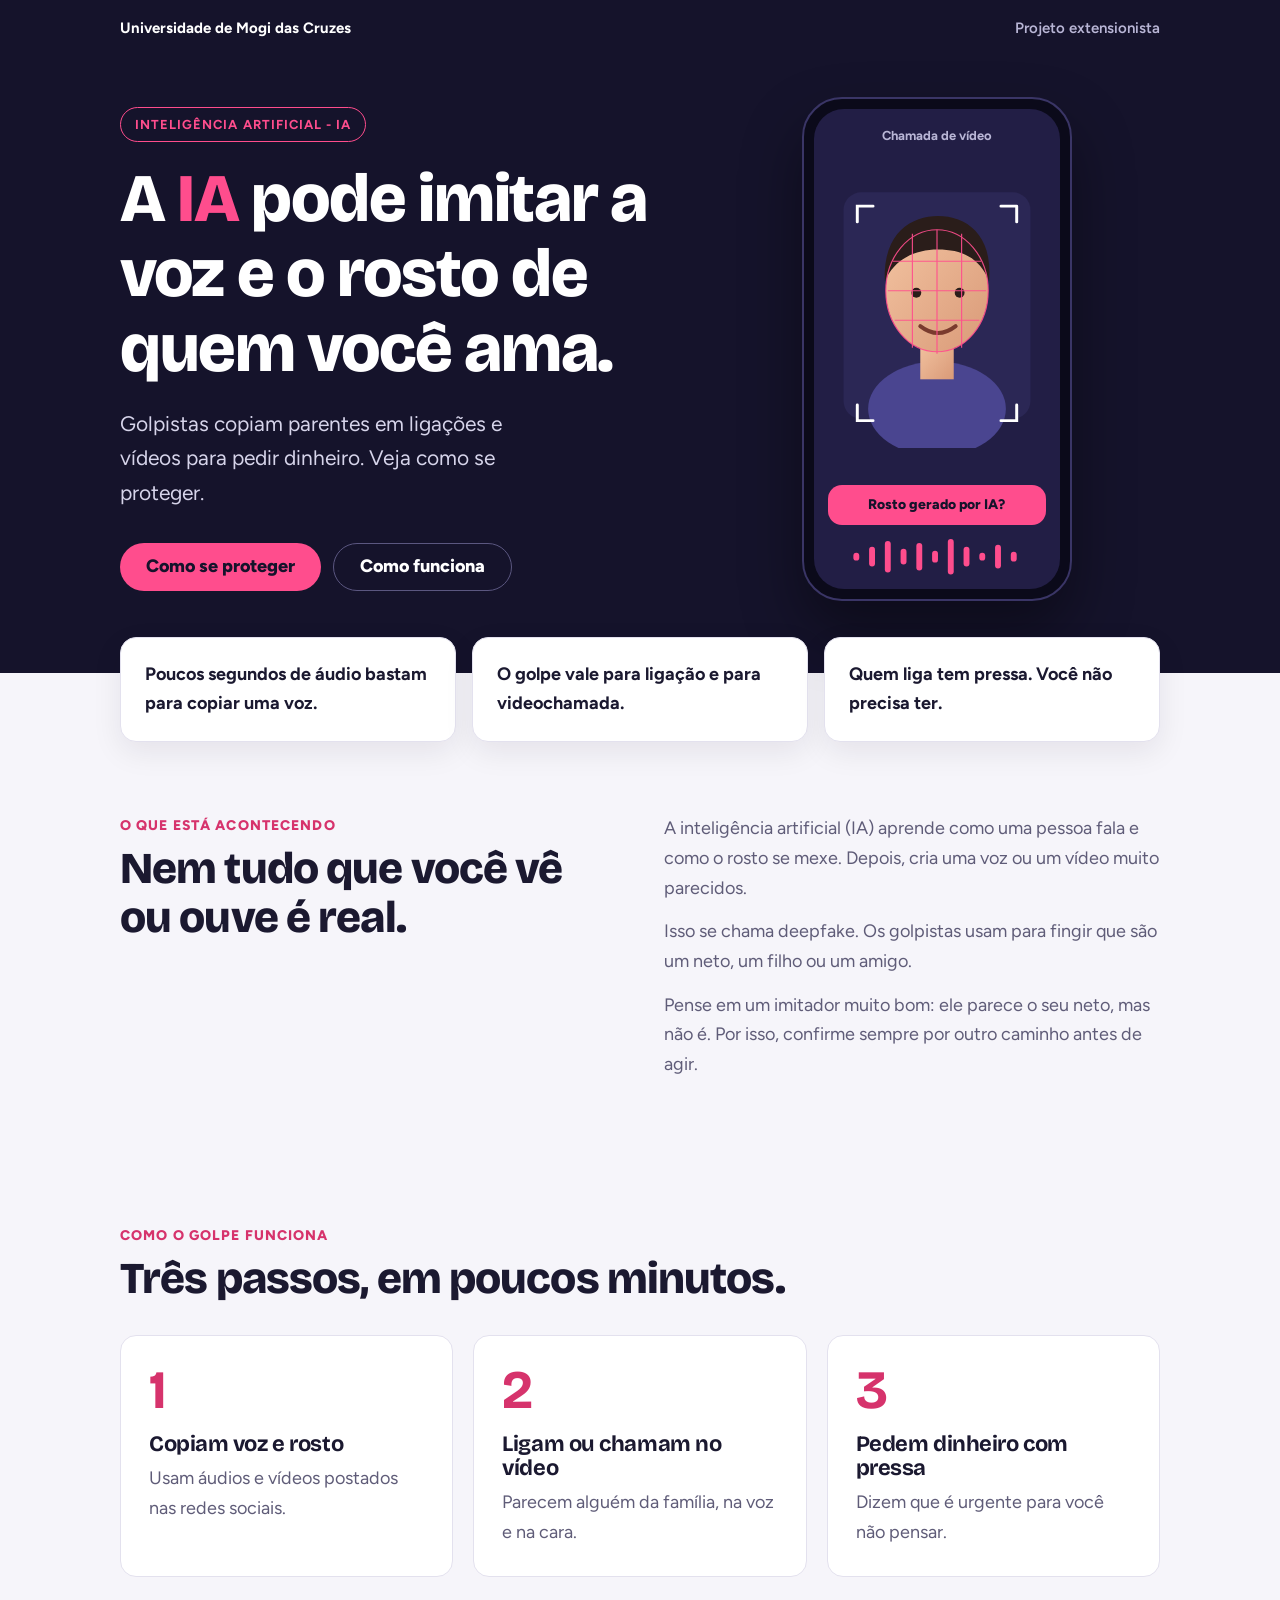
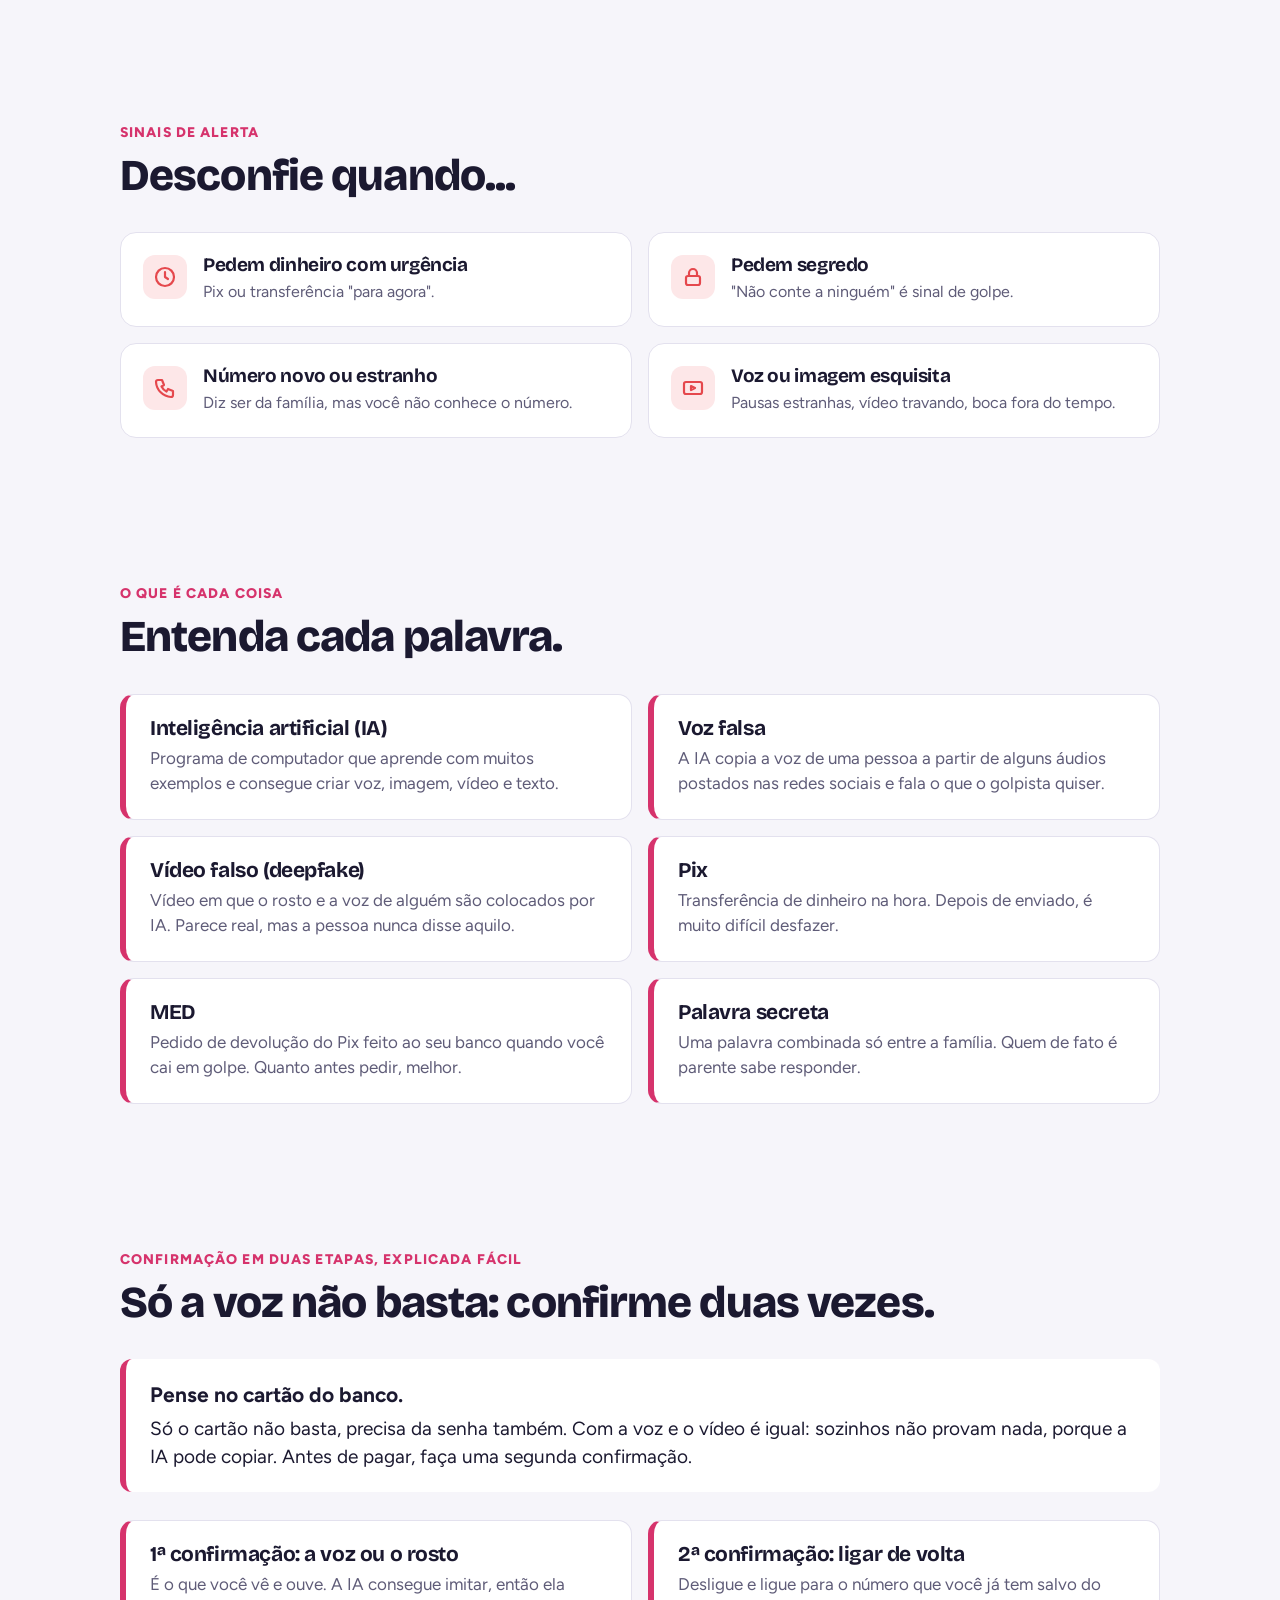
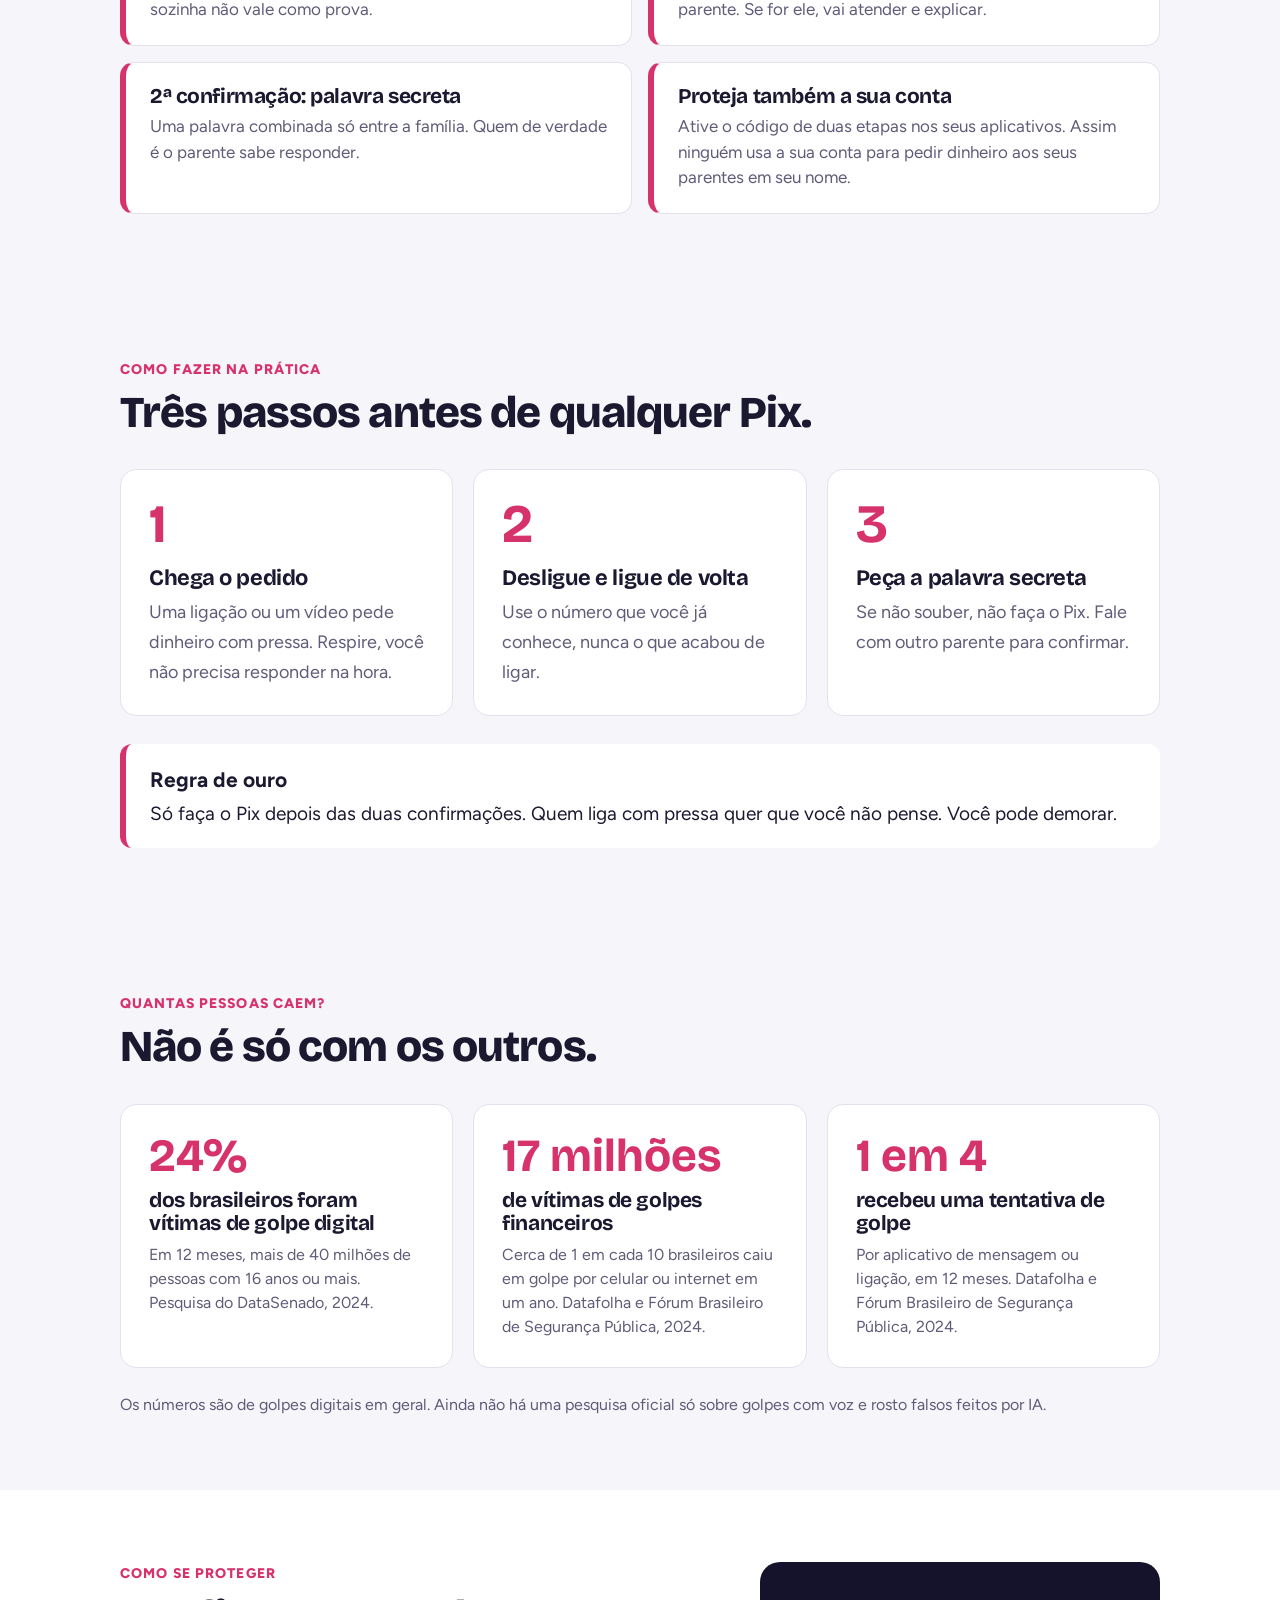
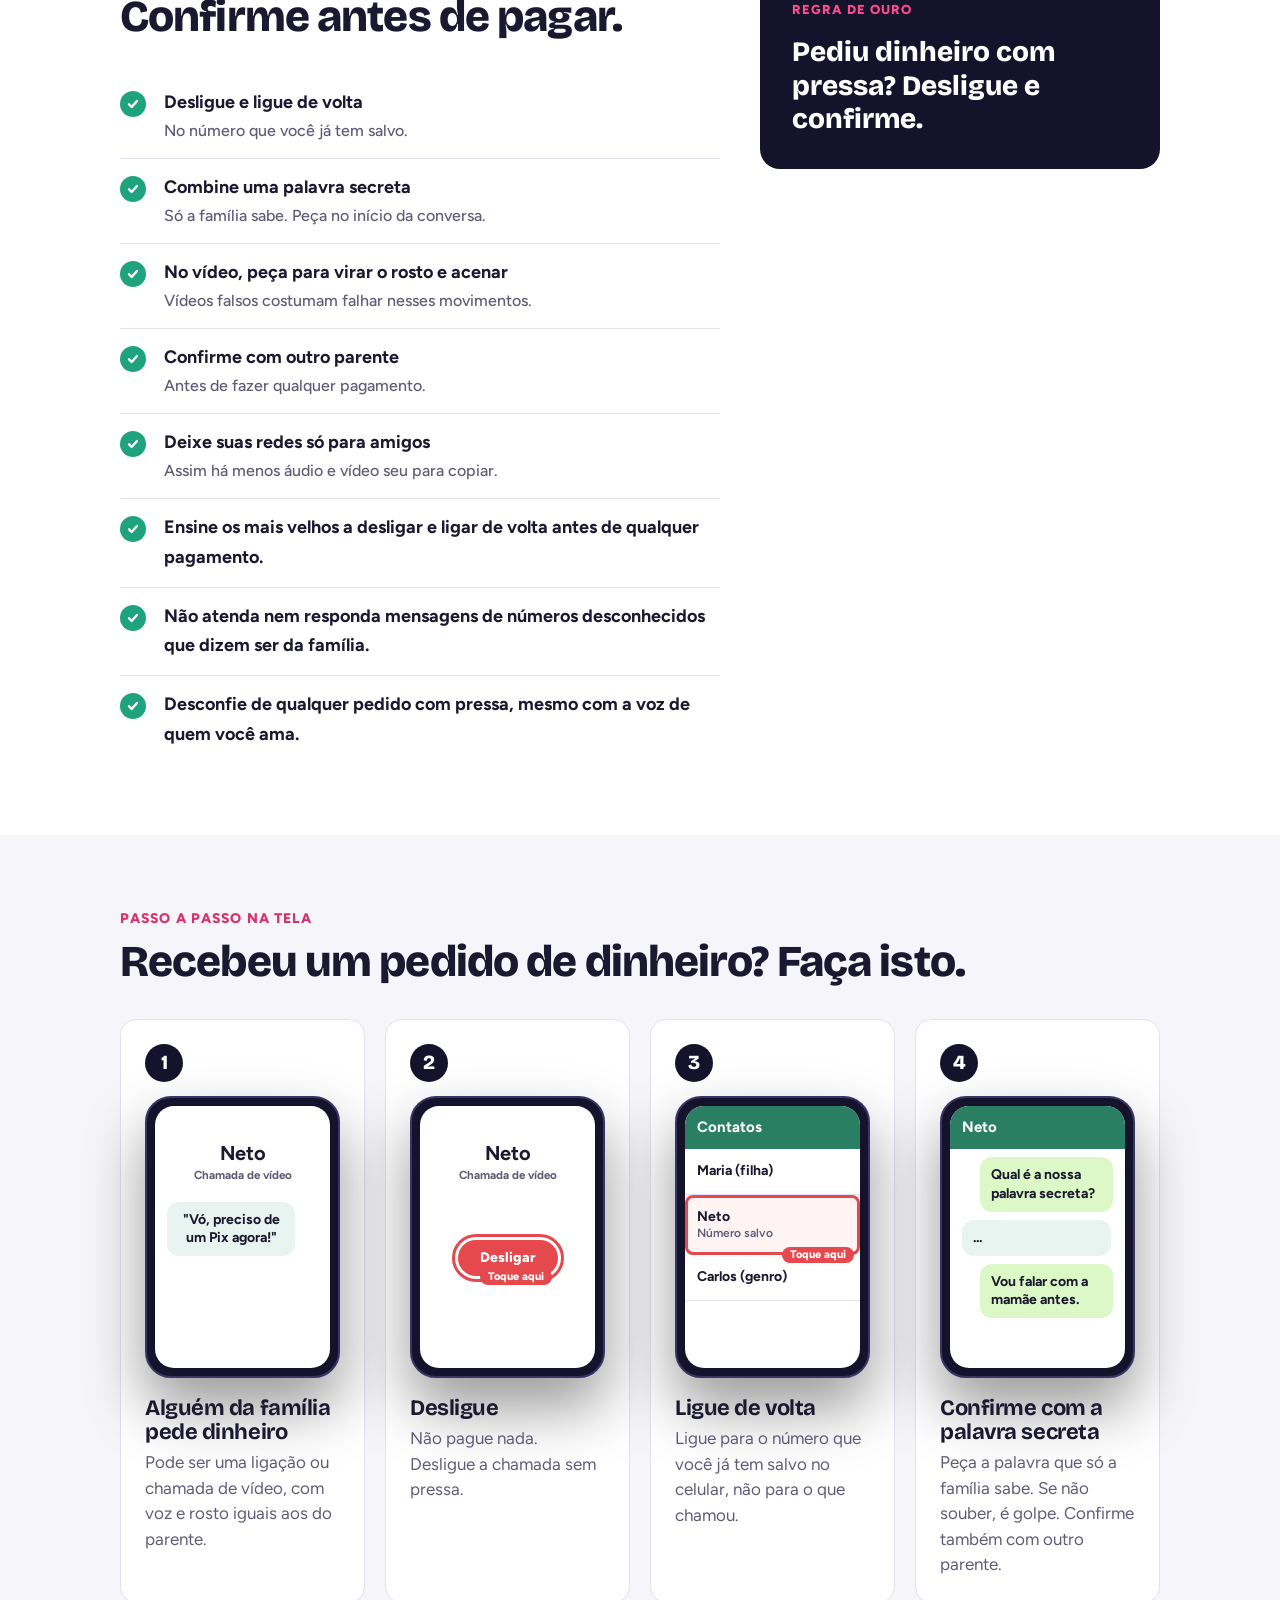
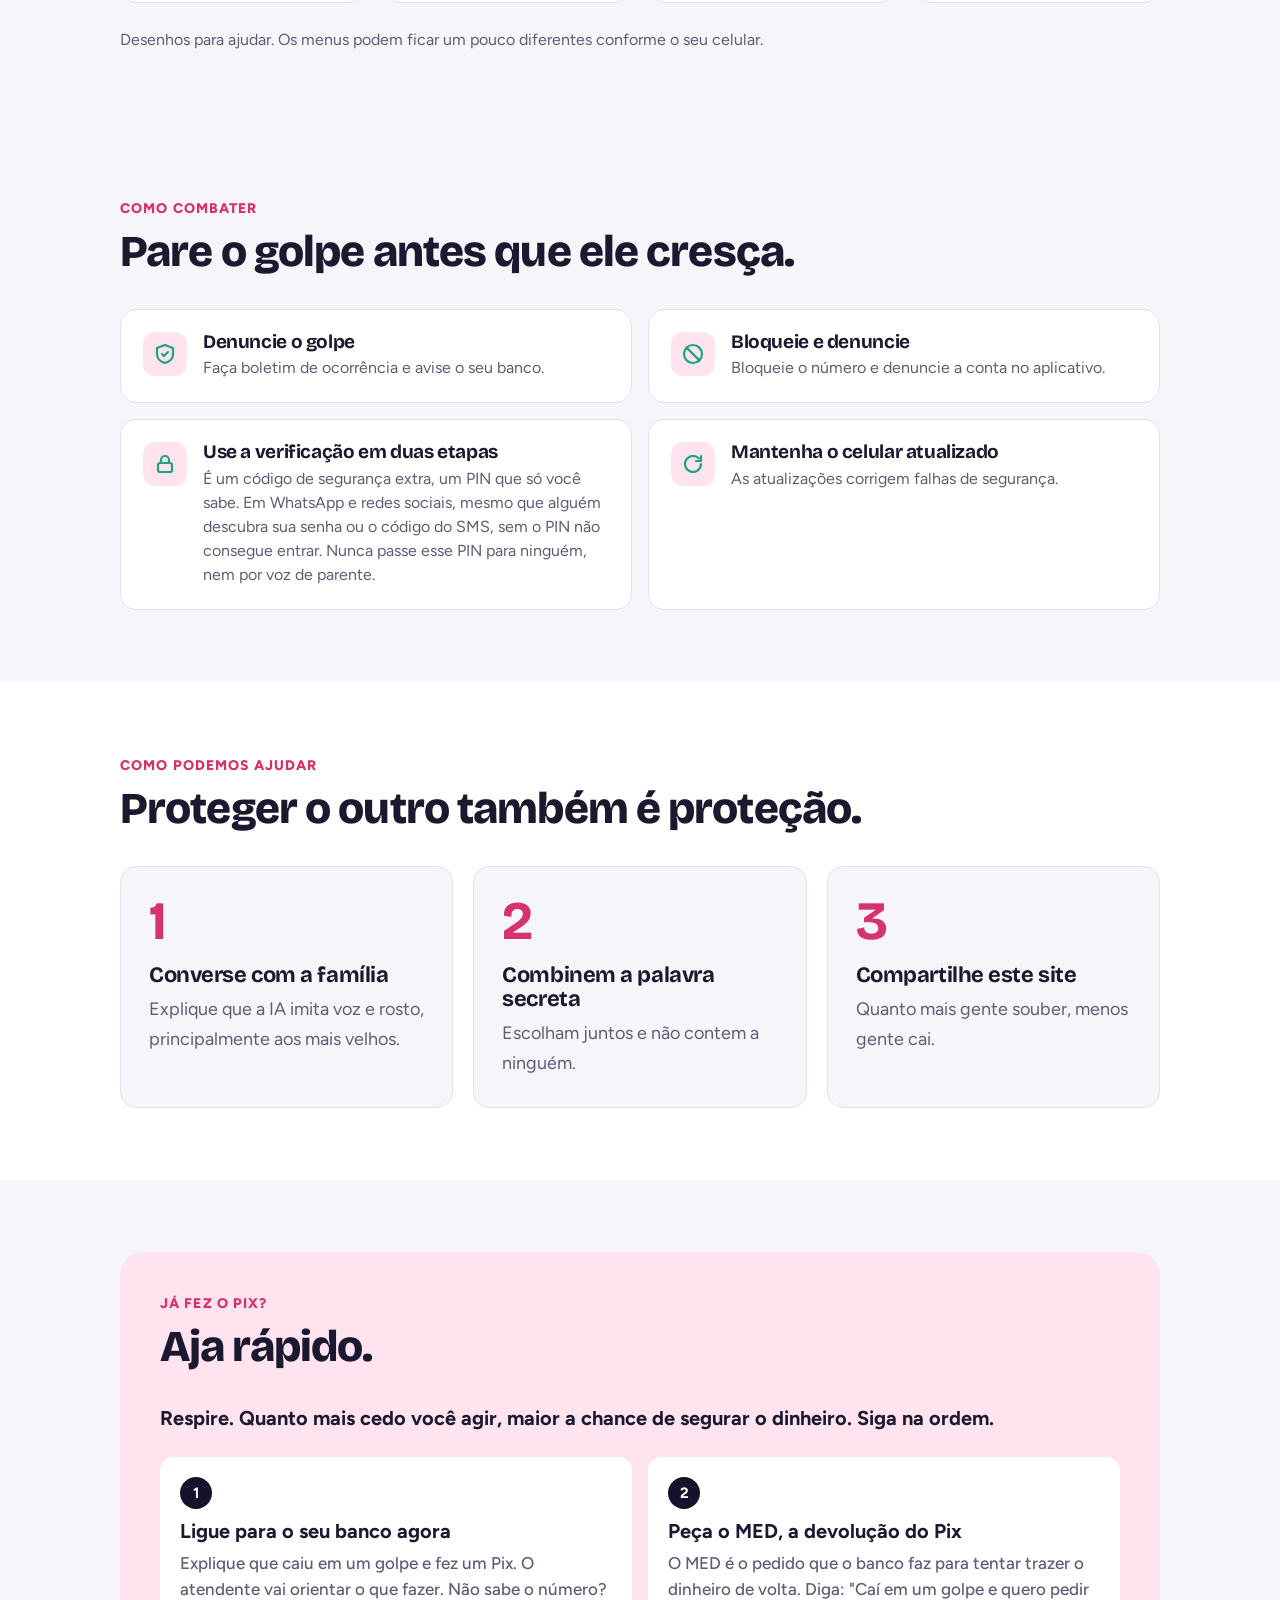
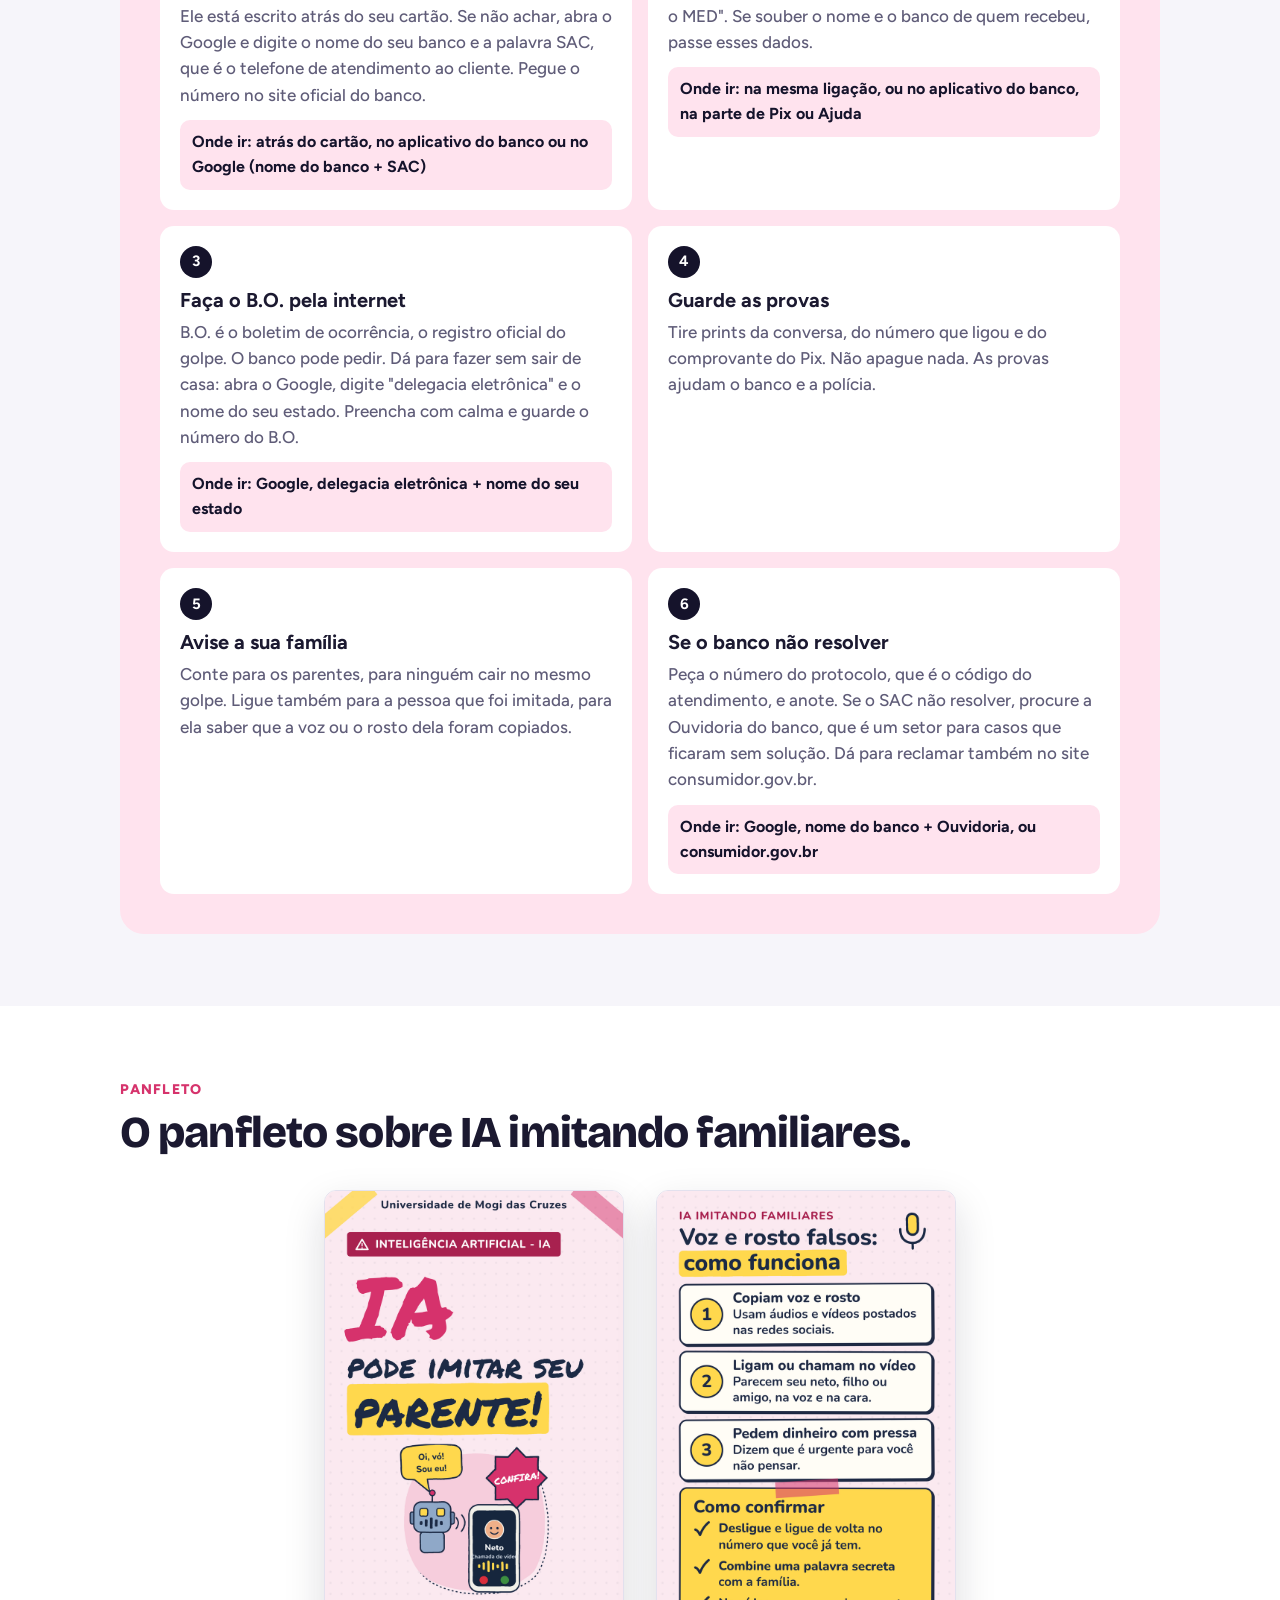
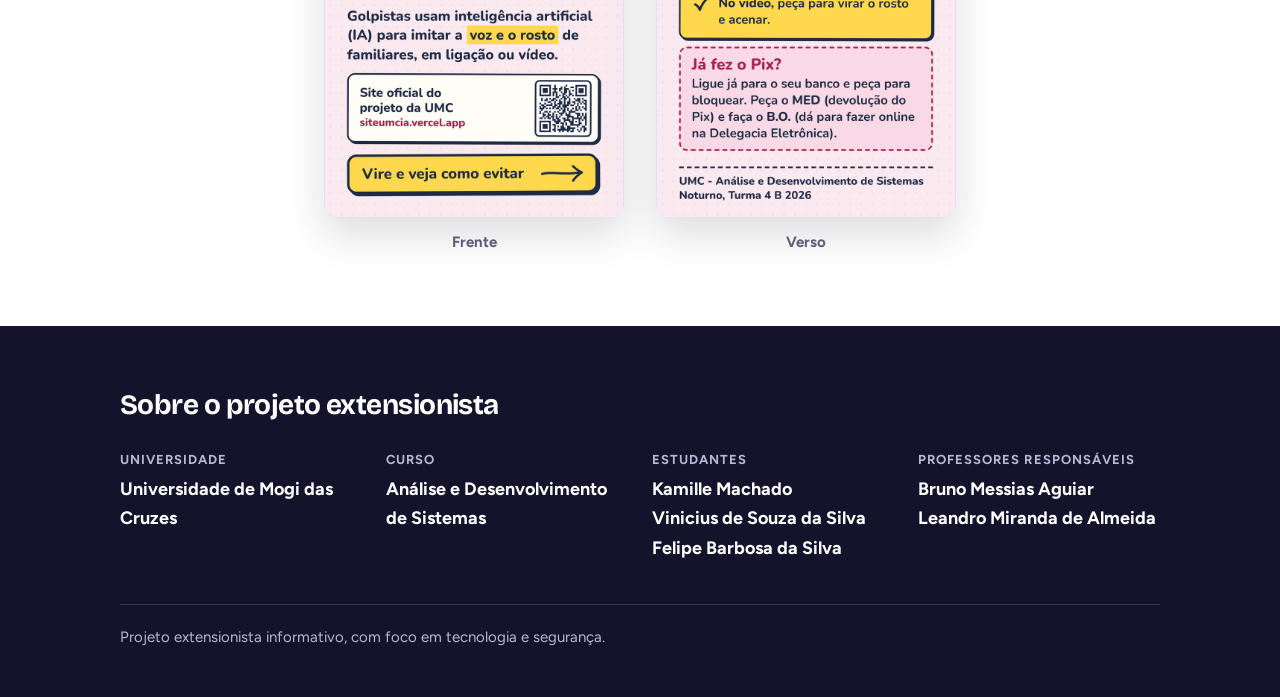
==== commit 6eda6489: "atualização do site" ====
--- a/index.html
+++ b/index.html
@@ -23,7 +23,7 @@
 <header class="topo">
   <div class="wrap">
     <span>Universidade de Mogi das Cruzes</span>
-    <span>Projeto informativo</span>
+    <span>Projeto extensionista</span>
   </div>
 </header>
 
@@ -362,20 +362,19 @@
 
 <footer class="sobre">
   <div class="wrap">
-    <h2>Sobre o projeto</h2>
+    <h2>Sobre o projeto extensionista</h2>
     <dl>
       <div><dt>Universidade</dt><dd>Universidade de Mogi das Cruzes</dd></div>
       <div><dt>Curso</dt><dd>Análise e Desenvolvimento de Sistemas</dd></div>
-      <div><dt>Estudantes</dt><dd>Kamille Machado<br>Felipe Barbosa da Silva<br>Renato da Silva Santana<br>Bruno Otávio Carvalho Leite<br>Vinicius de Souza da Silva</dd></div>
-      <div><dt>Professor responsável</dt><dd>Bruno Messias Aguiar</dd></div>
+      <div><dt>Estudantes</dt><dd>Kamille Machado<br>Vinicius de Souza da Silva<br>Felipe Barbosa da Silva</dd></div>
+      <div><dt>Professores responsáveis</dt><dd>Bruno Messias Aguiar<br>Leandro Miranda de Almeida</dd></div>
     </dl>
     <div class="fim">
-      <p>Projeto informativo com foco em tecnologia e segurança.</p>
-      <!-- Botão que leva para o meu site -->
-      <a class="criador" href="https://traumas.cc" target="_blank" rel="noopener">Criado com carinho &lt;3 <span>&rarr;</span></a>
+      <p>Projeto extensionista informativo, com foco em tecnologia e segurança.</p>
     </div>
   </div>
 </footer>
+
 
 <script src="script.js"></script>
 </body>
--- a/style.css
+++ b/style.css
@@ -360,24 +360,6 @@
   font-size: 15px;
 }
 
-/* Botão "Criado com carinho por..." */
-.criador {
-  display: inline-flex;
-  align-items: center;
-  gap: 8px;
-  min-height: 48px;
-  padding: 10px 22px;
-  border-radius: 999px;
-  background: var(--cor);
-  color: var(--escuro);
-  font-weight: 800;
-  text-decoration: none;
-  transition: transform 0.15s;
-}
-
-.criador span { transition: transform 0.15s; }
-.criador:active { transform: scale(0.97); }
-.criador:hover span { transform: translateX(4px); }
 
 /* ---------- PASSO A PASSO NA TELA (desenhos de celular) ---------- */
 .telas { background: var(--papel); }
@@ -505,3 +487,23 @@
 .caiu li span { display: block; font-weight: 500; font-size: 17px; line-height: 1.55; color: var(--cinza); }
 .caiu li span.onde { margin-top: 12px; padding: 10px 12px; border-radius: 10px; background: var(--cor-suave); color: var(--escuro); font-weight: 700; font-size: 16px; }
 @media (max-width: 1000px) { .caiu ol { grid-template-columns: 1fr; } }
+
+/* ---------- BLOCOS EXPLICADOS: o que é, passo a passo e cuidado ---------- */
+.opcoes { background: var(--branco); }
+.opcoes .resumo { background: var(--papel); }
+.opcao { display: grid; grid-template-columns: 1fr 1fr; gap: 24px 32px; margin-top: 24px; padding: 32px; border: 1px solid var(--linha); border-radius: 24px; background: var(--papel); }
+.opcao h3 { margin: 10px 0 10px; font-size: 30px; }
+.opcao p { color: var(--cinza); }
+.opcao .obs { margin-top: 12px; font-size: 16px; }
+.selo { display: inline-block; padding: 4px 12px; border-radius: 999px; background: var(--escuro); color: #fff; font-size: 13px; font-weight: 800; letter-spacing: 0.06em; text-transform: uppercase; }
+.opcao .como { padding: 22px 24px; border: 1px solid var(--linha); border-radius: 18px; background: var(--branco); }
+.opcao .como h4 { margin: 0 0 12px; color: var(--cor-forte); font-size: 14px; letter-spacing: 0.08em; text-transform: uppercase; }
+.opcao ol { margin: 0; padding-left: 24px; display: flex; flex-direction: column; gap: 10px; font-weight: 600; }
+.opcao ol li::marker { color: var(--cor-forte); font-weight: 800; }
+.opcao .golpe { grid-column: 1 / -1; padding: 16px 20px; border-radius: 14px; background: #FDE7E8; color: #7A1D20; font-weight: 600; }
+.opcao .golpe strong { color: #7A1D20; }
+.extras { margin-top: 40px; }
+.extras > h3 { margin-bottom: 16px; font-size: 26px; }
+.extras .grade { display: grid; grid-template-columns: repeat(3, 1fr); gap: 16px; }
+@media (max-width: 1000px) { .extras .grade { grid-template-columns: 1fr; } }
+@media (max-width: 800px) { .opcao { grid-template-columns: 1fr; padding: 22px; } .opcao h3 { font-size: 26px; } }
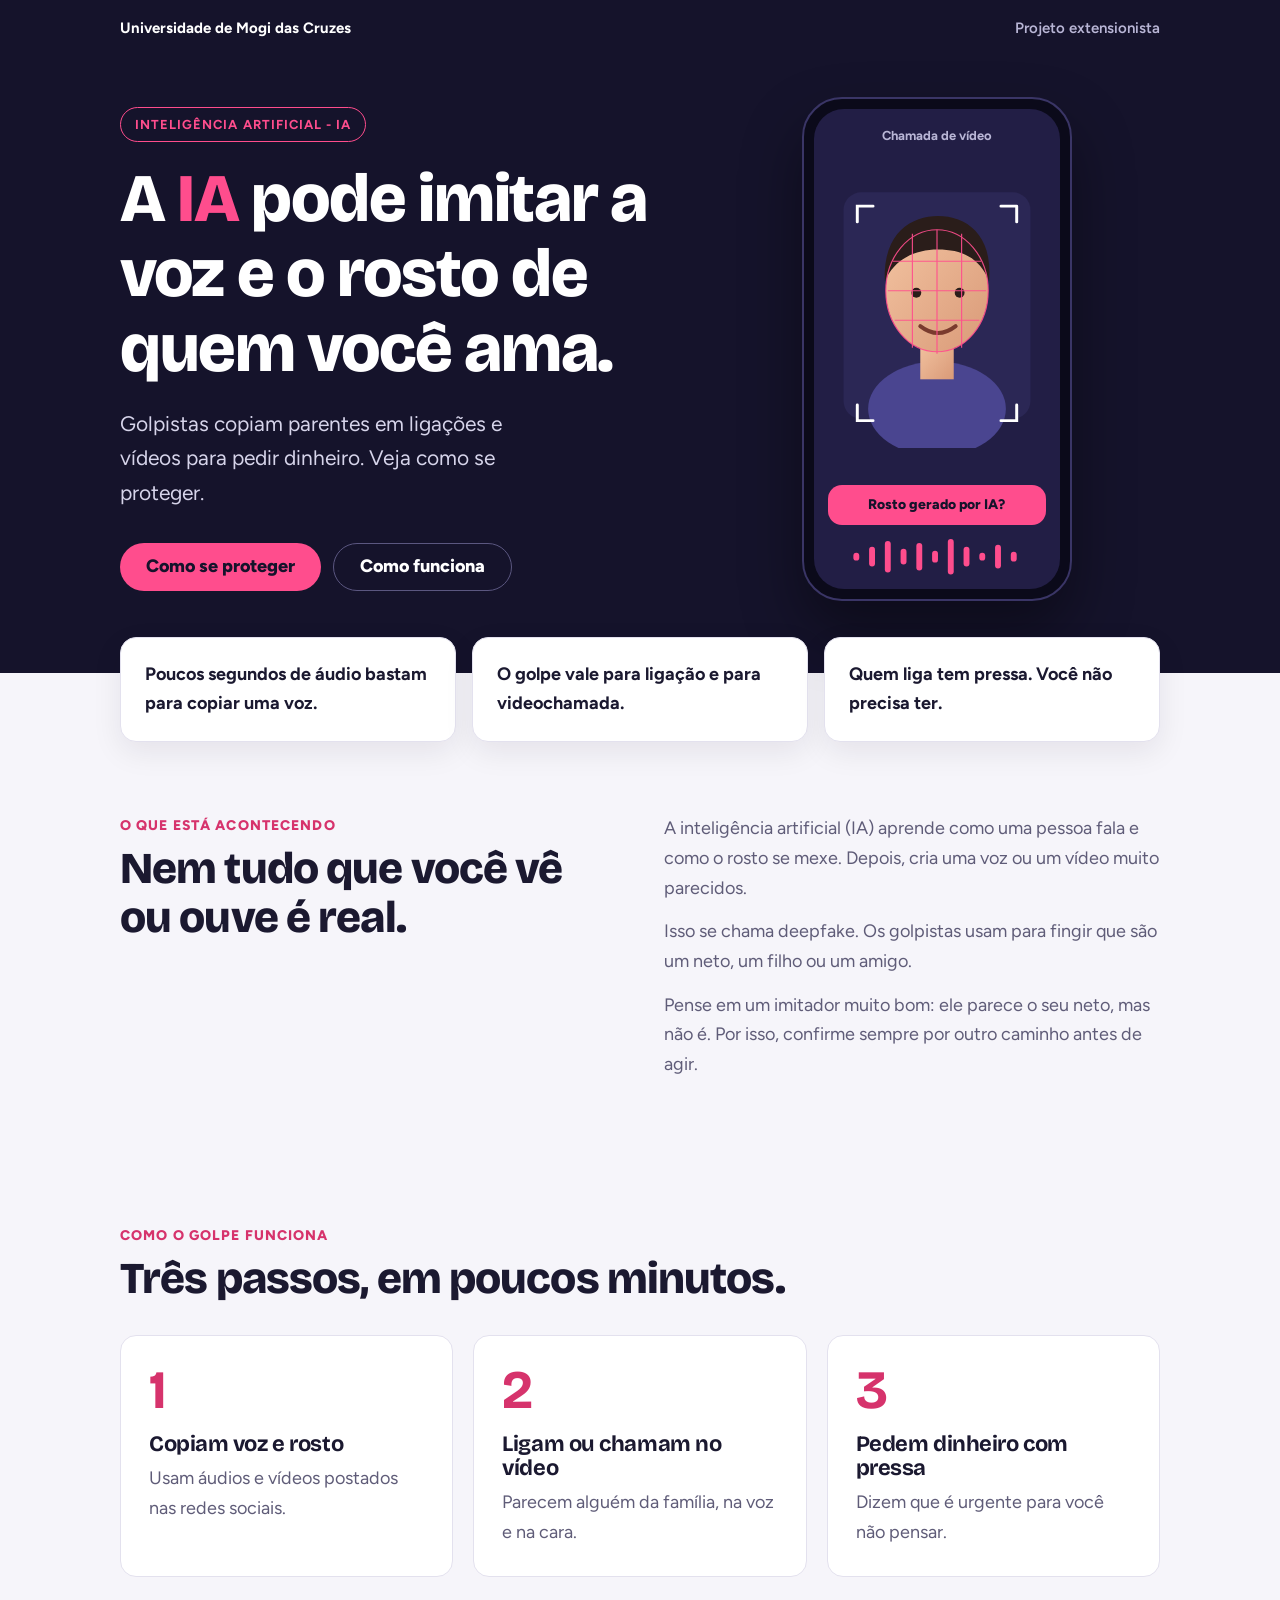
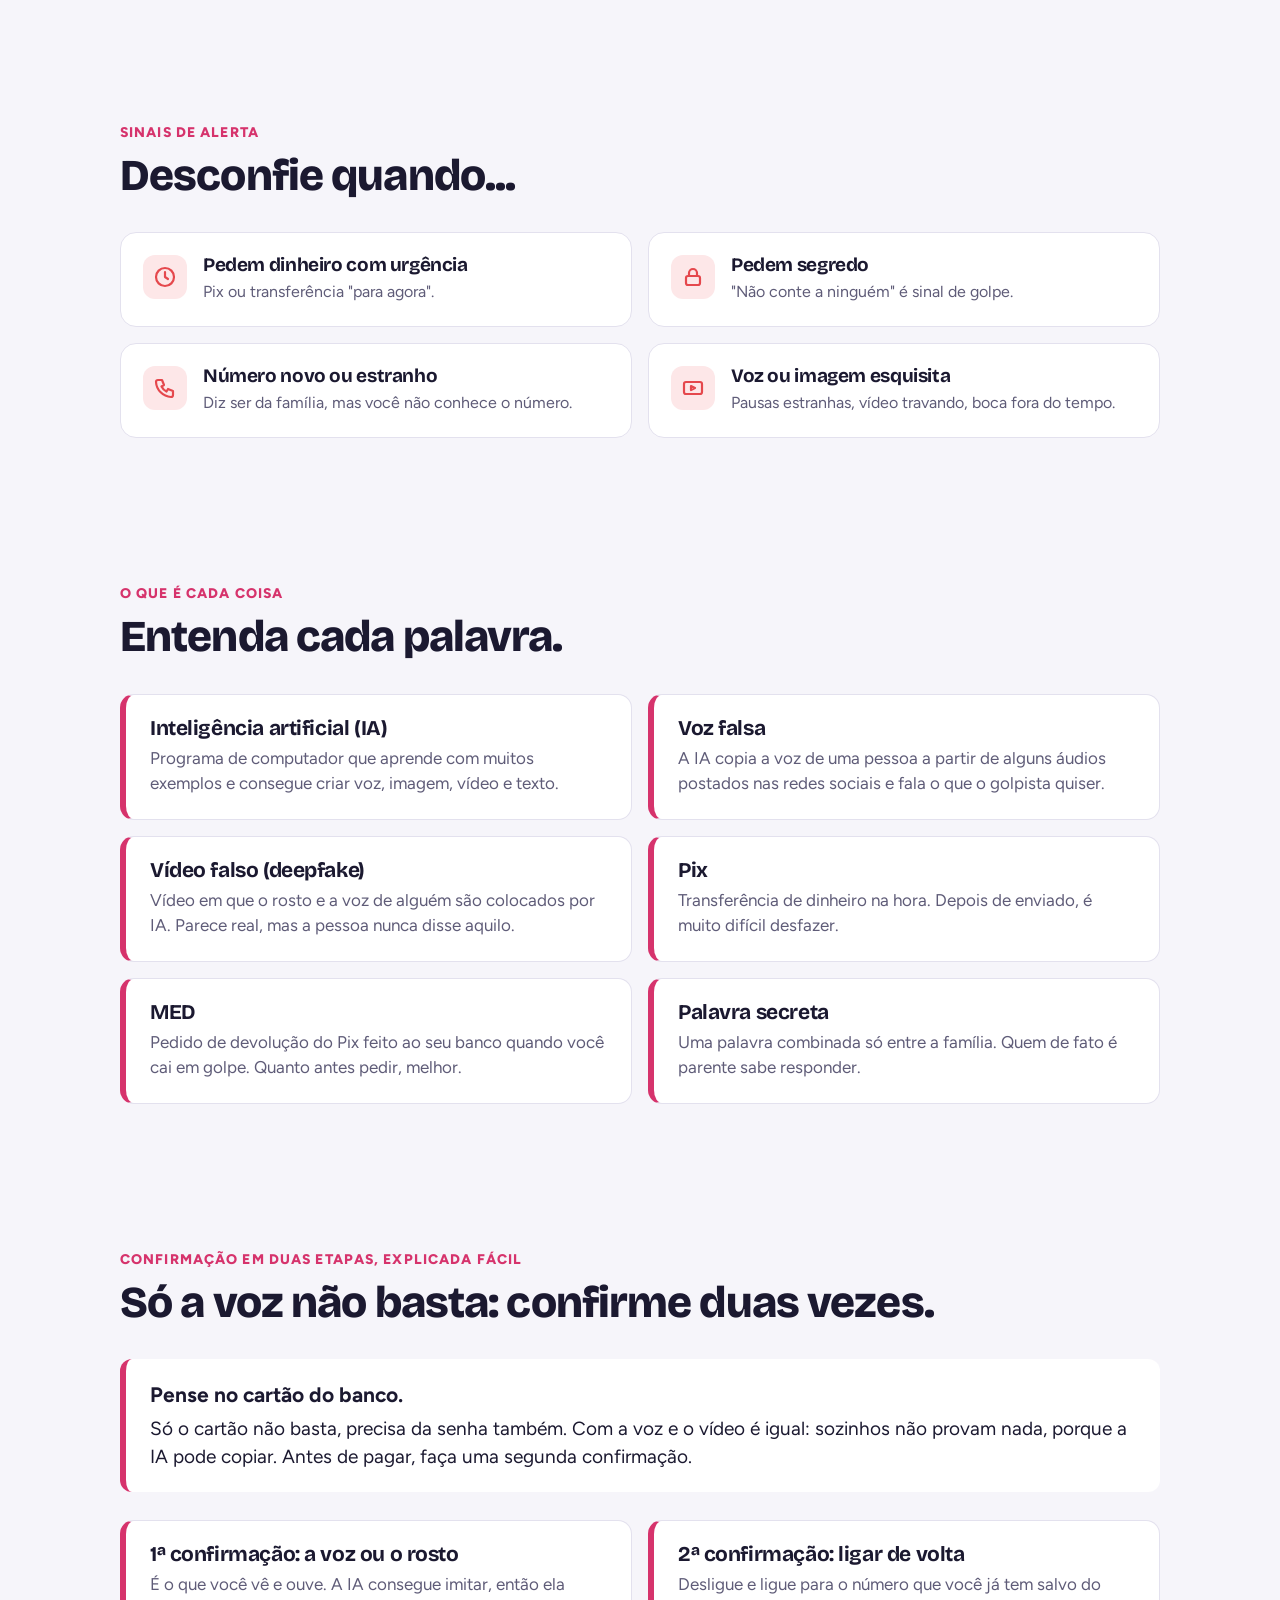
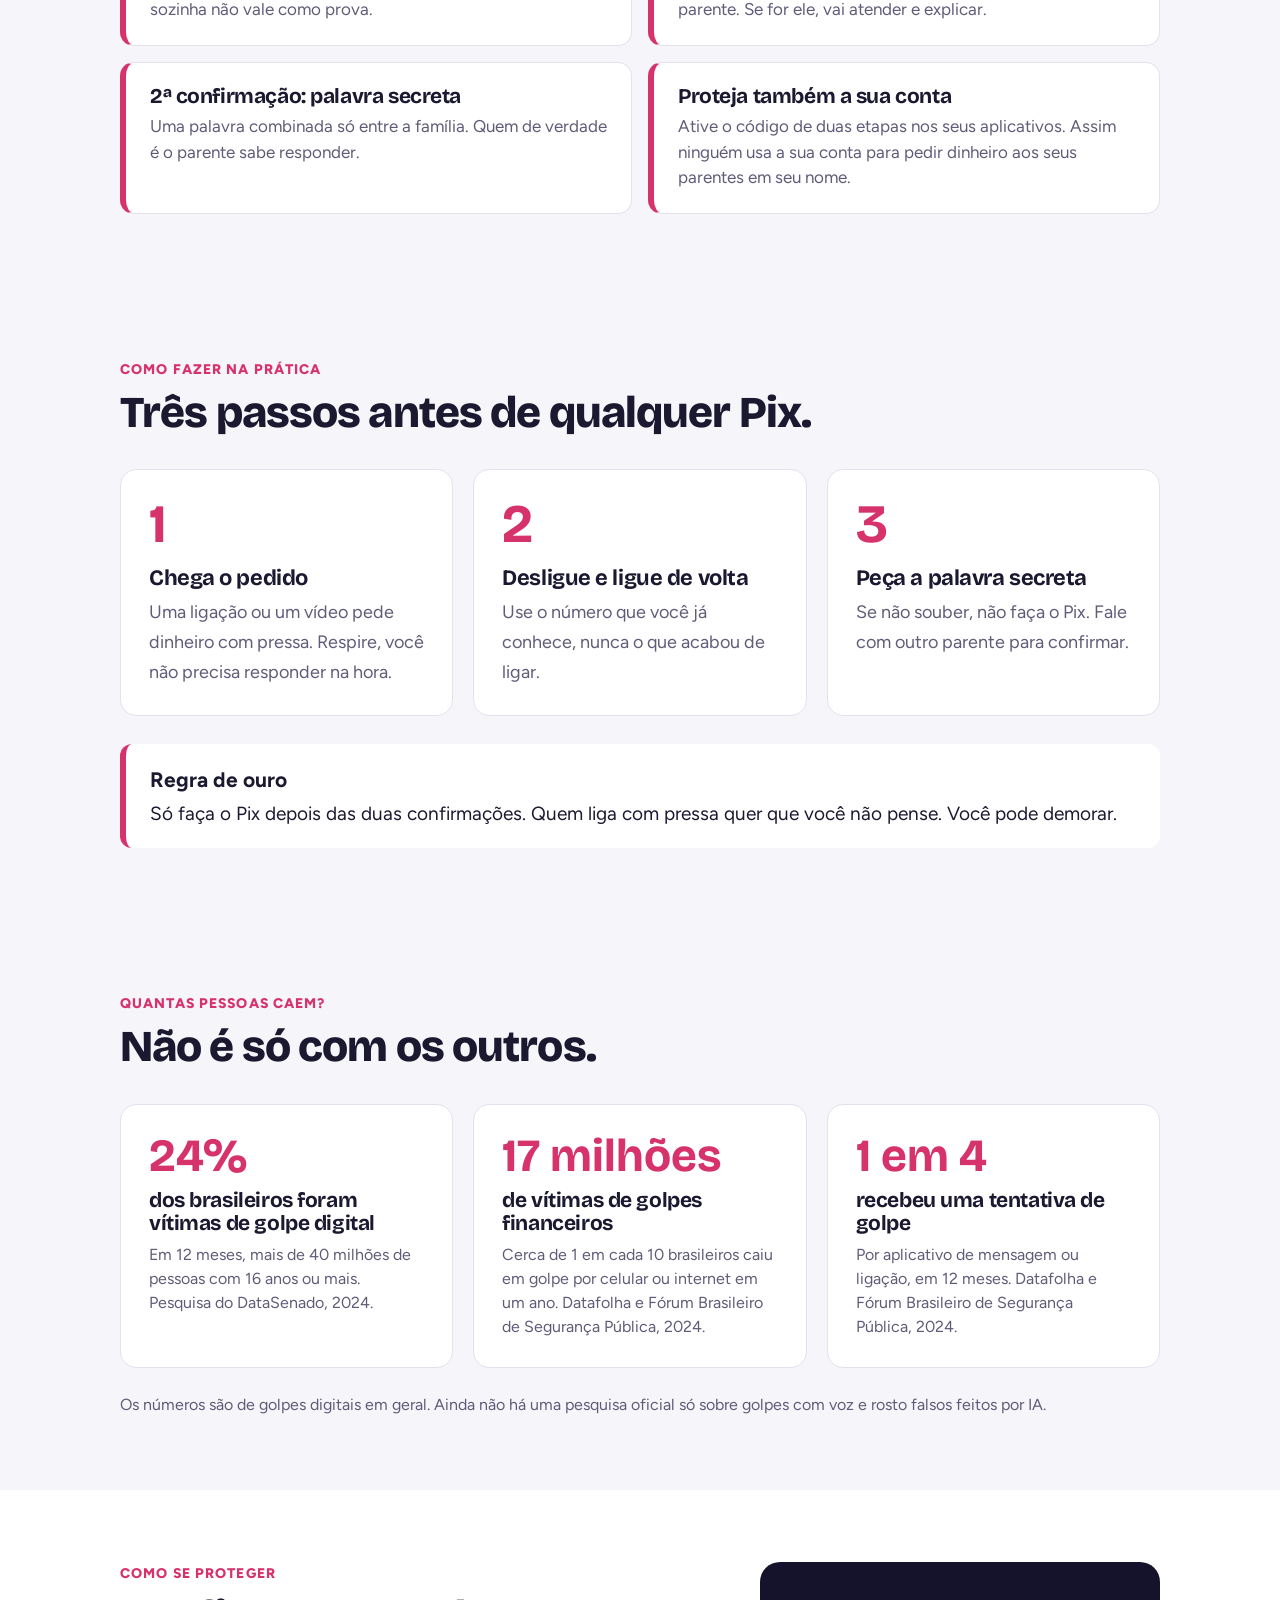
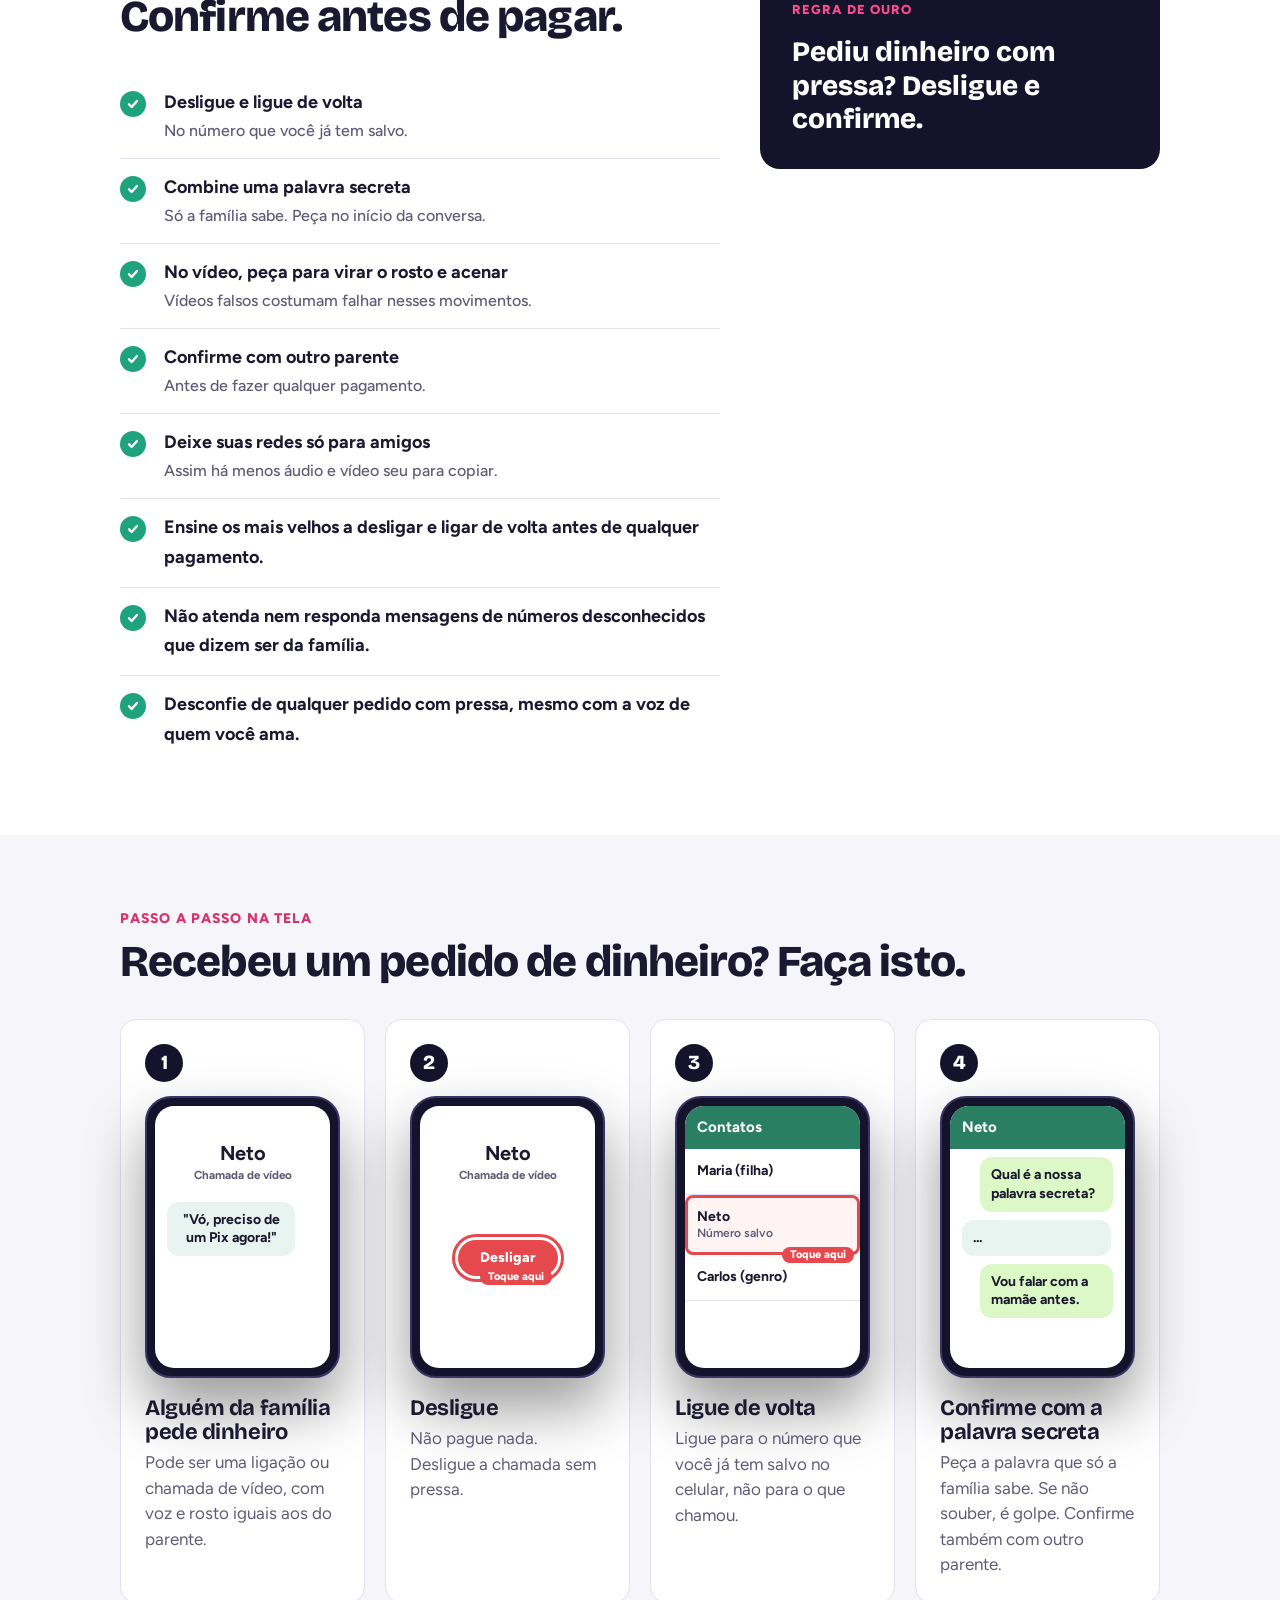
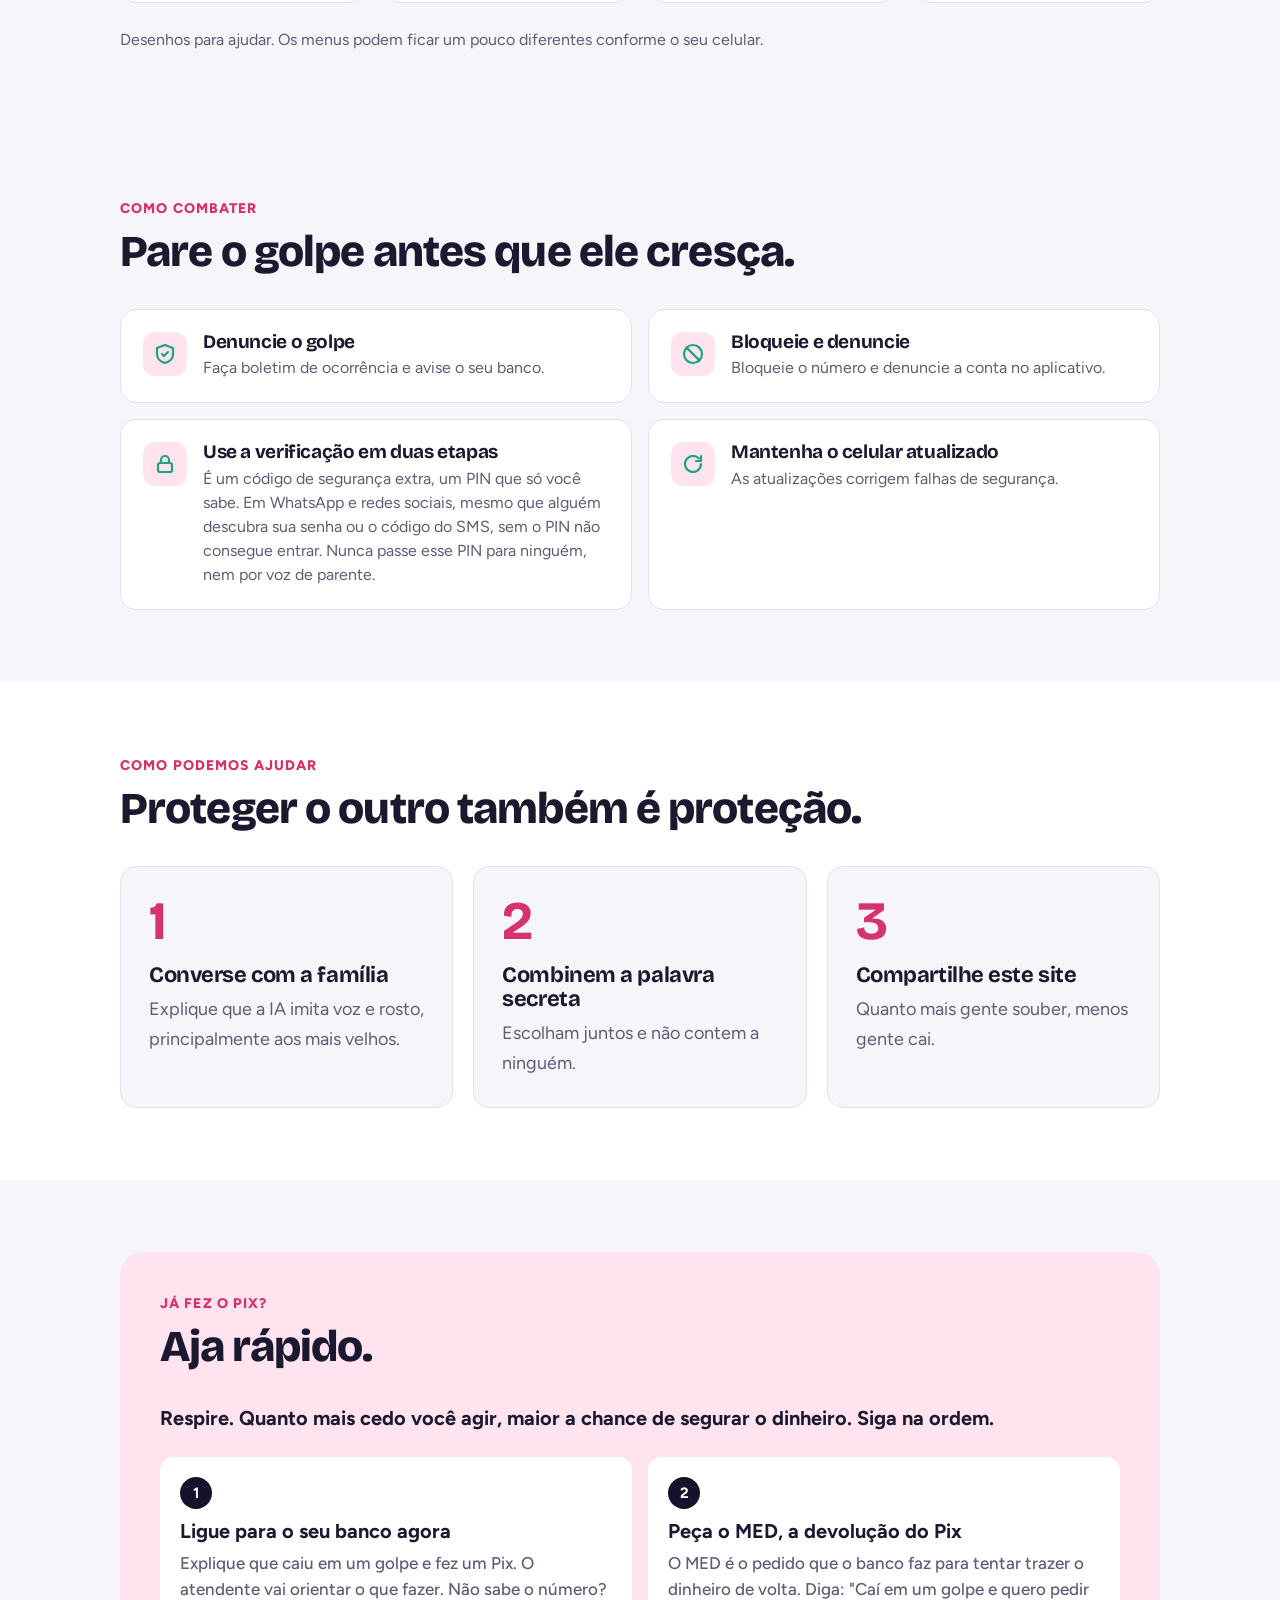
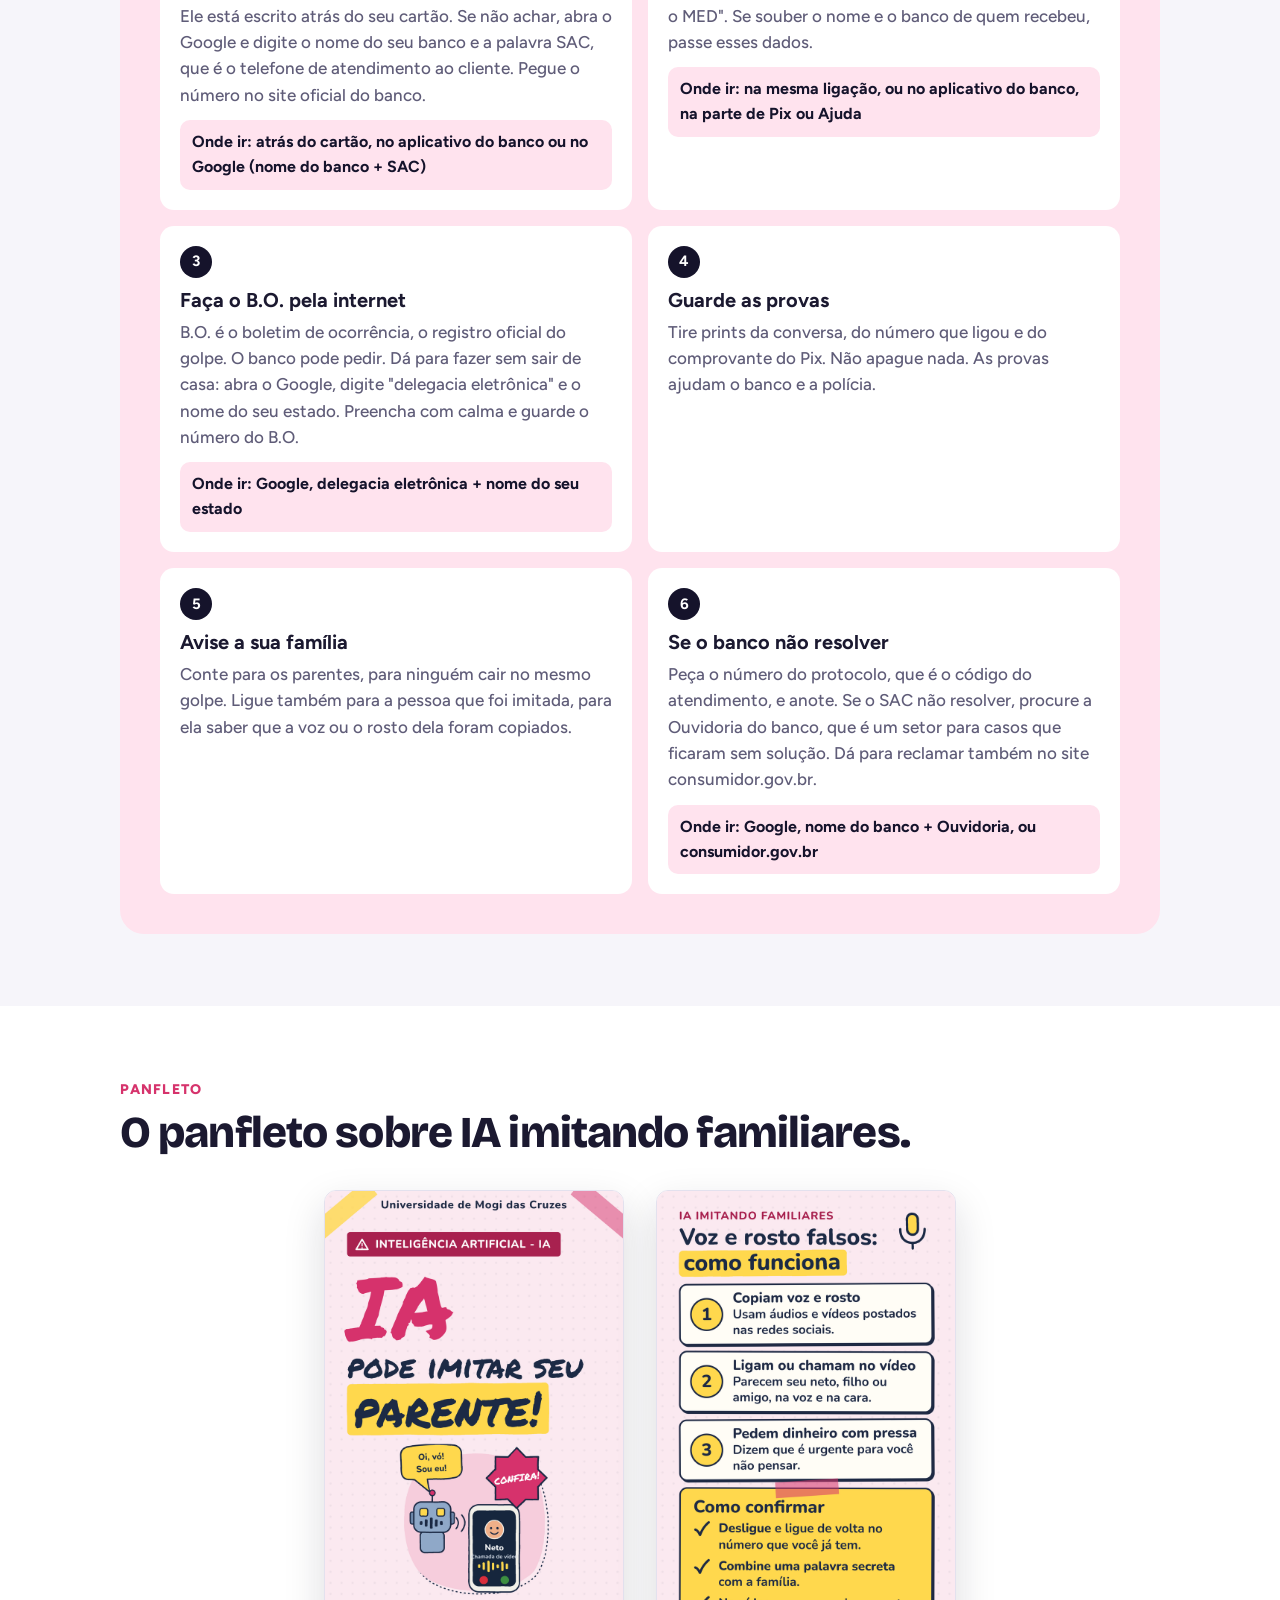
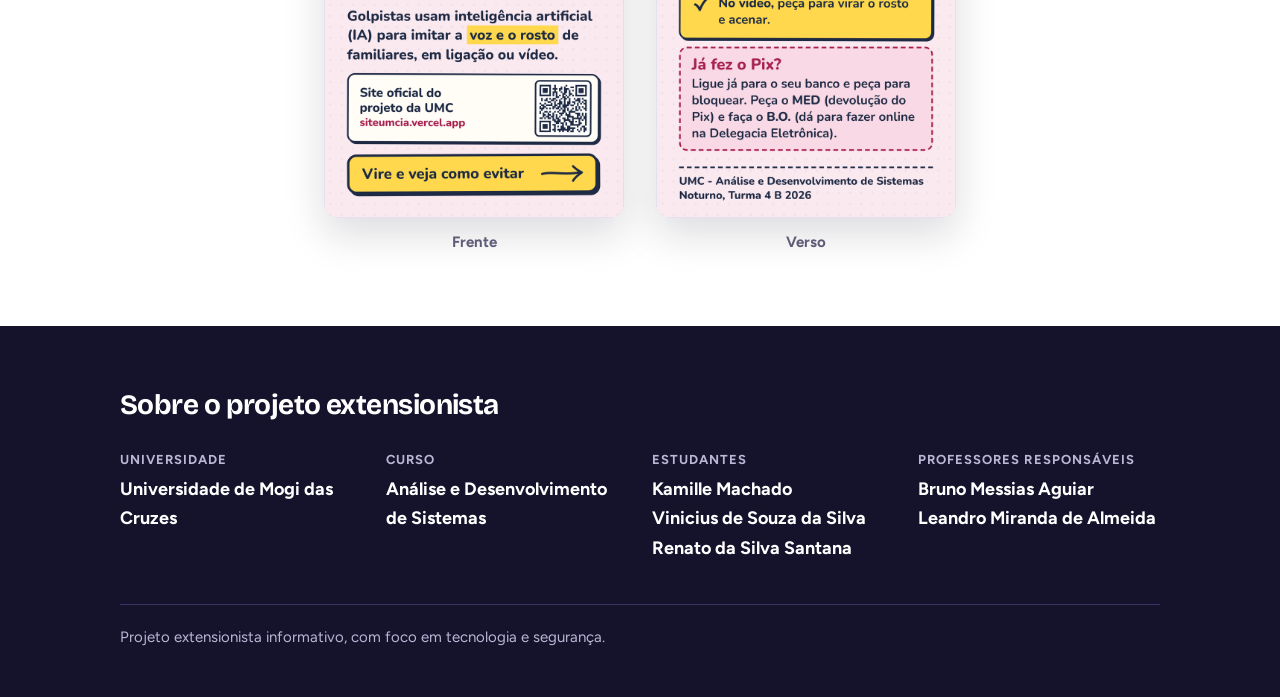
==== commit c1c4b527: "trocar nome" ====
--- a/index.html
+++ b/index.html
@@ -366,7 +366,7 @@
     <dl>
       <div><dt>Universidade</dt><dd>Universidade de Mogi das Cruzes</dd></div>
       <div><dt>Curso</dt><dd>Análise e Desenvolvimento de Sistemas</dd></div>
-      <div><dt>Estudantes</dt><dd>Kamille Machado<br>Vinicius de Souza da Silva<br>Felipe Barbosa da Silva</dd></div>
+      <div><dt>Estudantes</dt><dd>Kamille Machado<br>Vinicius de Souza da Silva<br>Renato da Silva Santana</dd></div>
       <div><dt>Professores responsáveis</dt><dd>Bruno Messias Aguiar<br>Leandro Miranda de Almeida</dd></div>
     </dl>
     <div class="fim">
